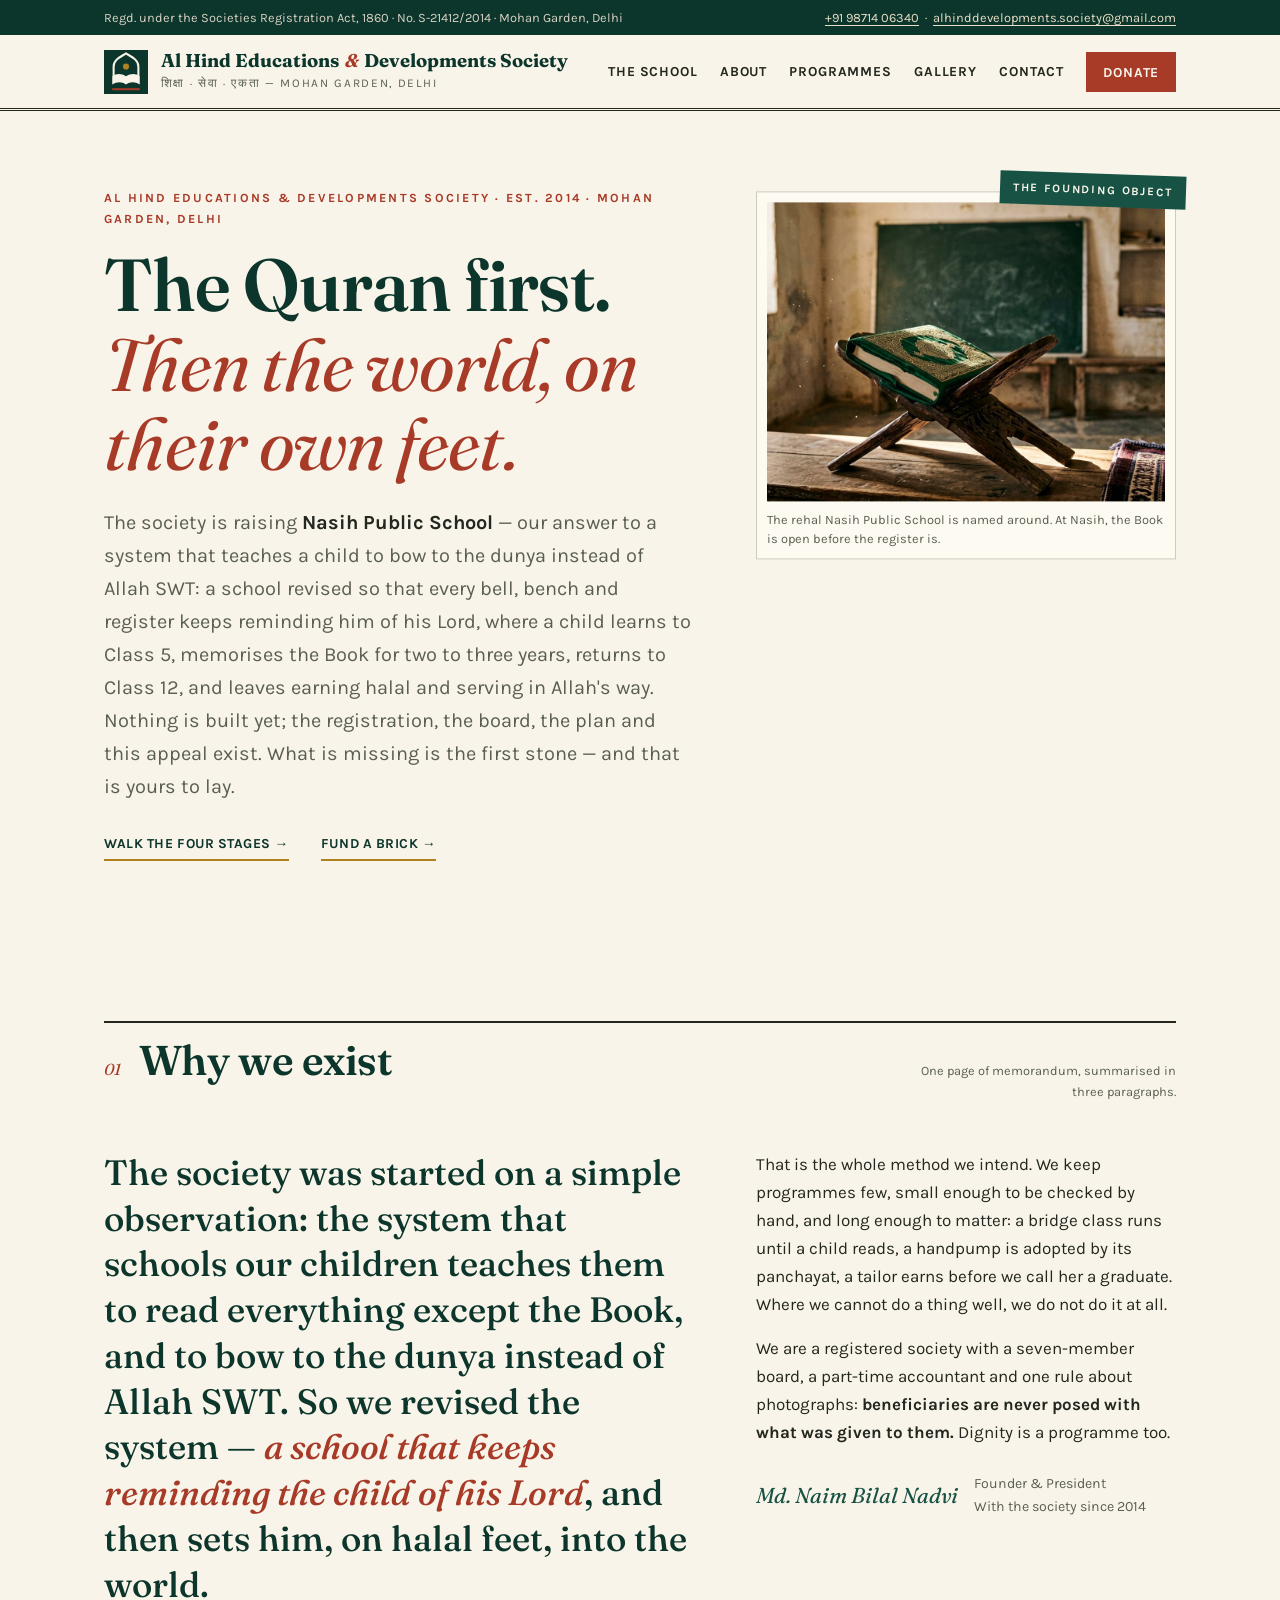
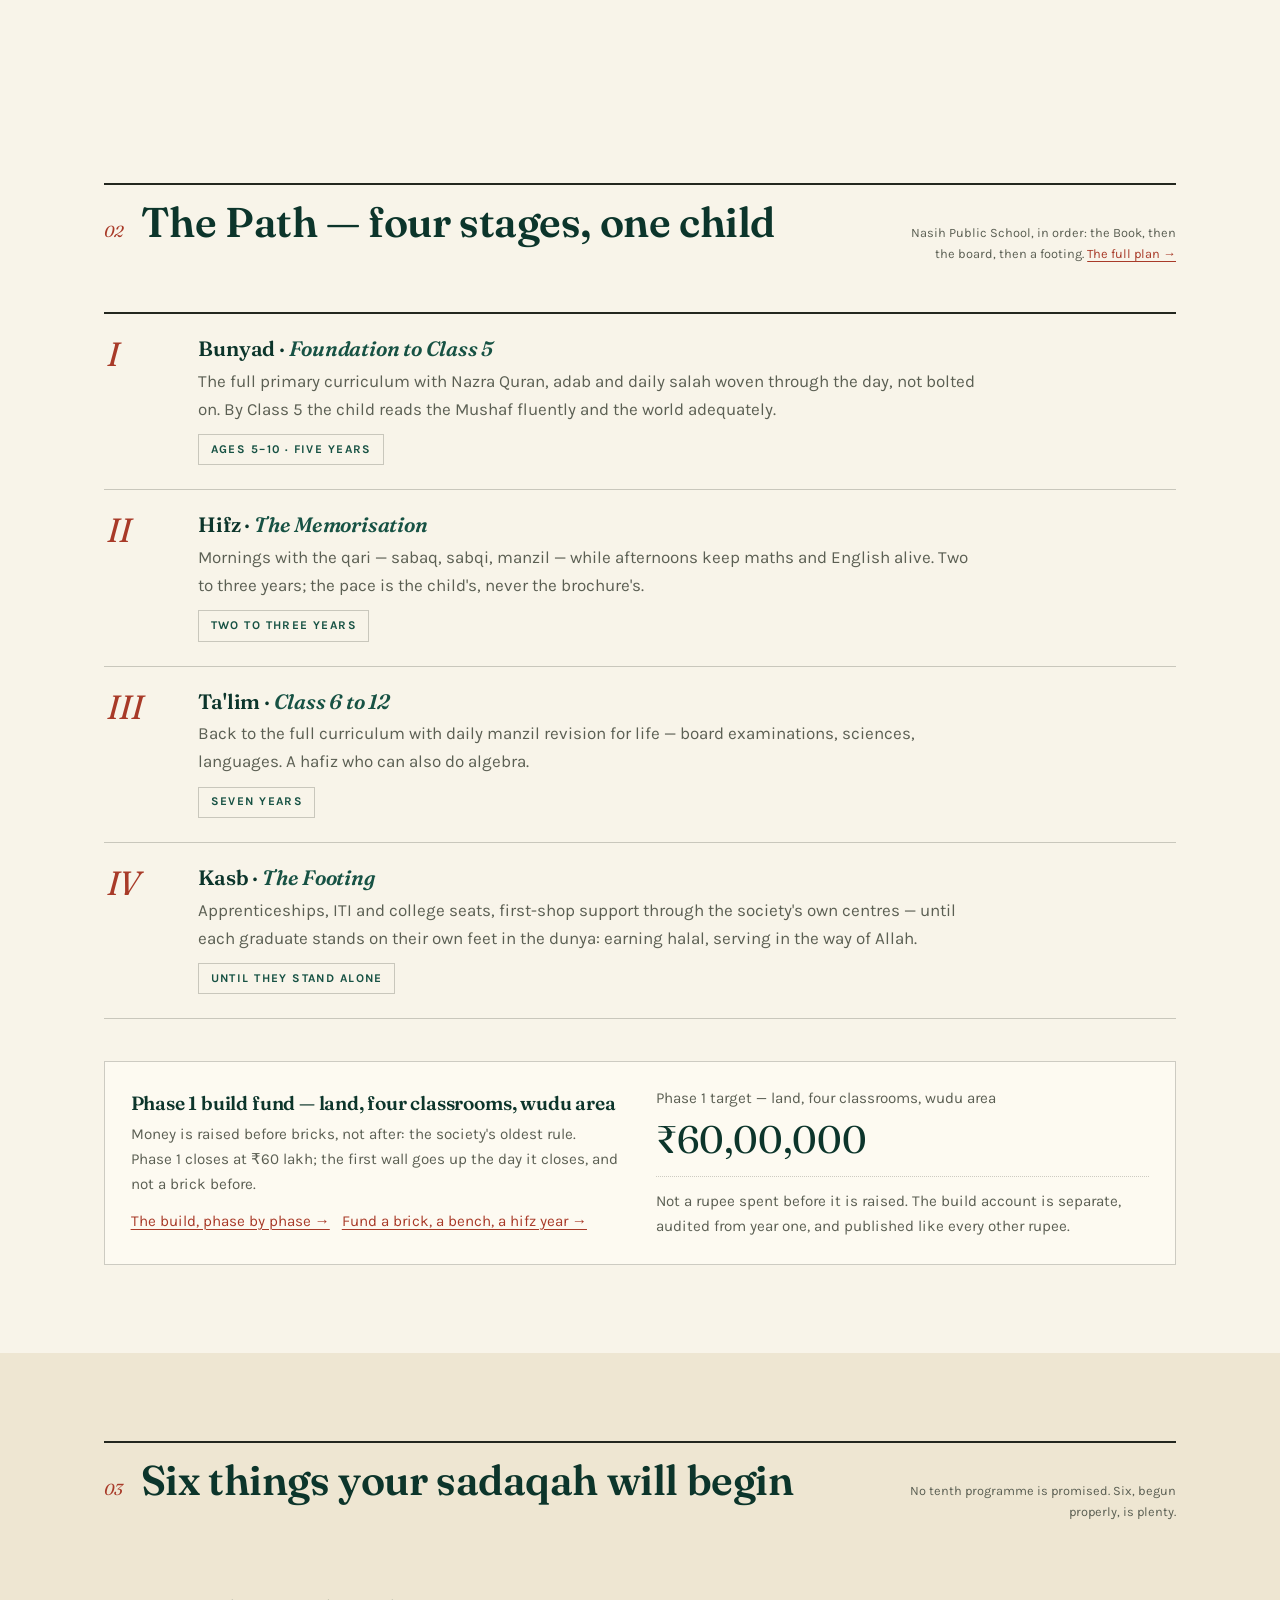
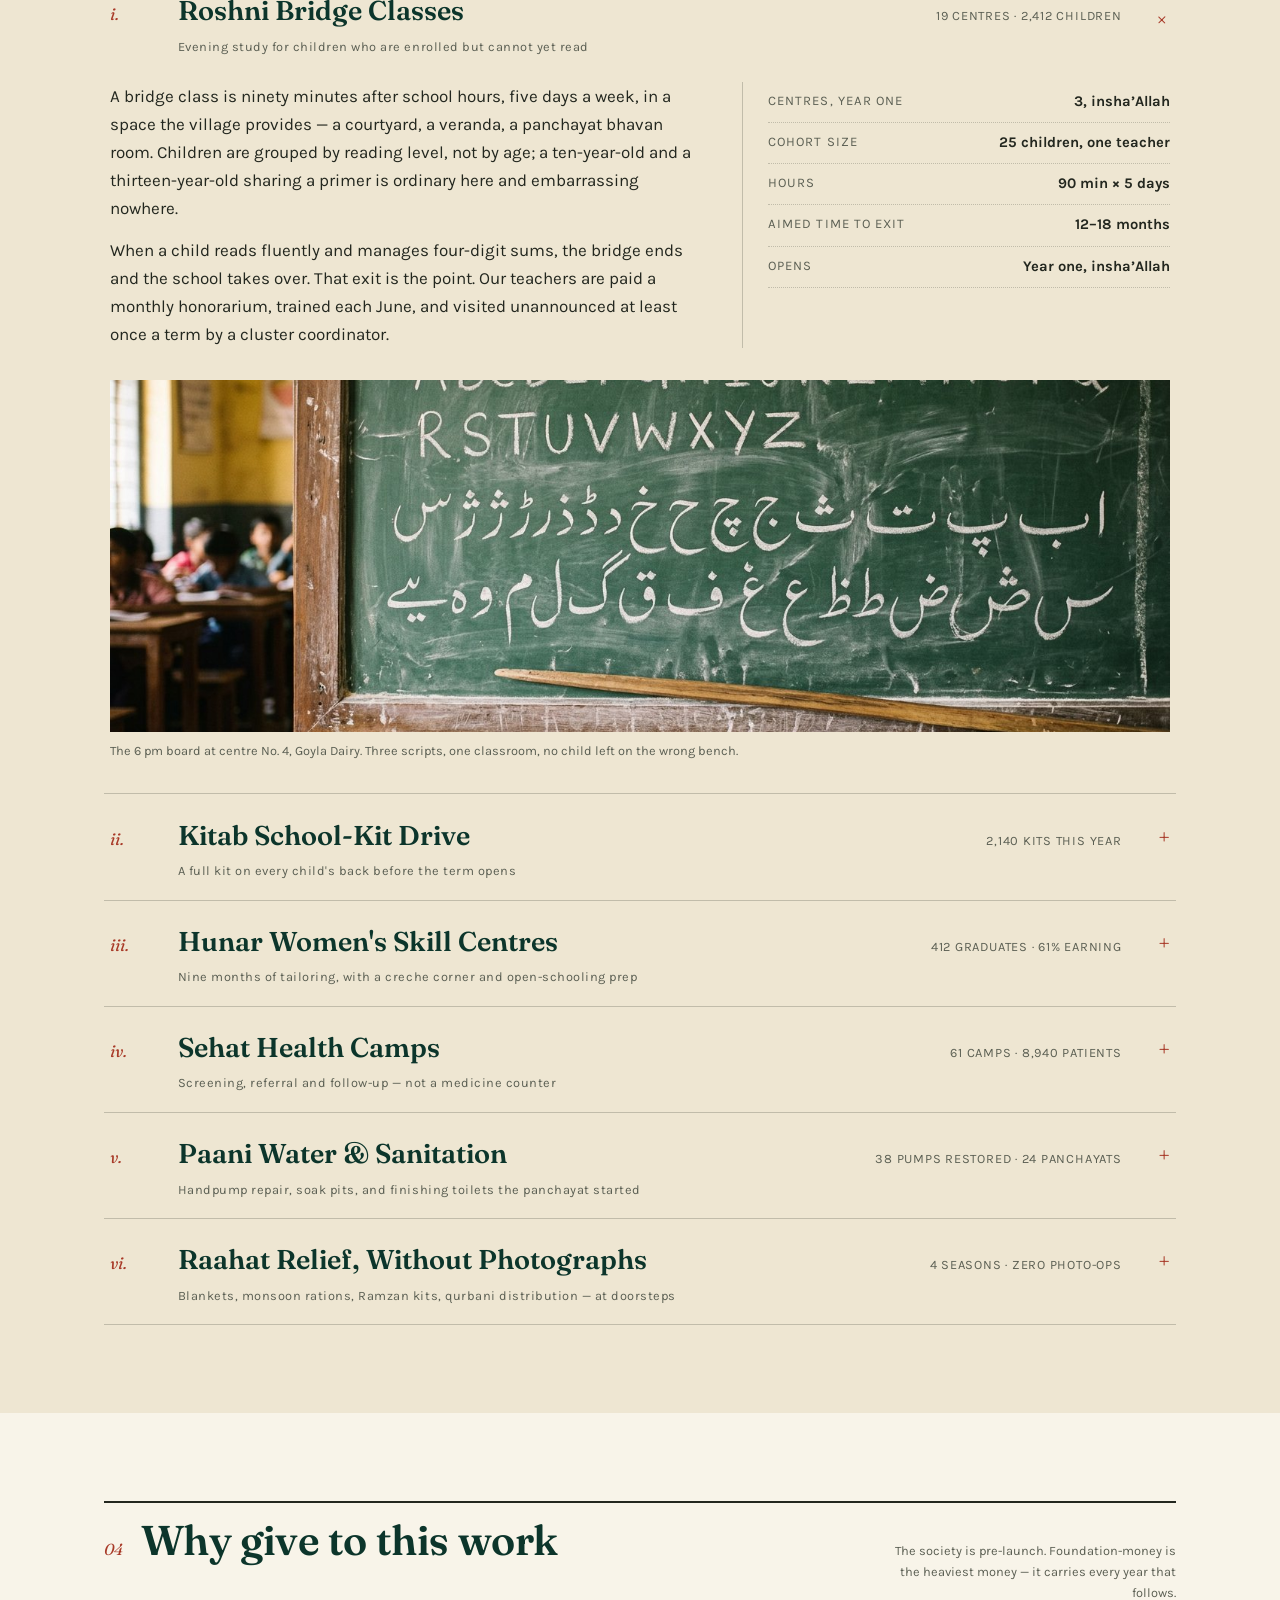
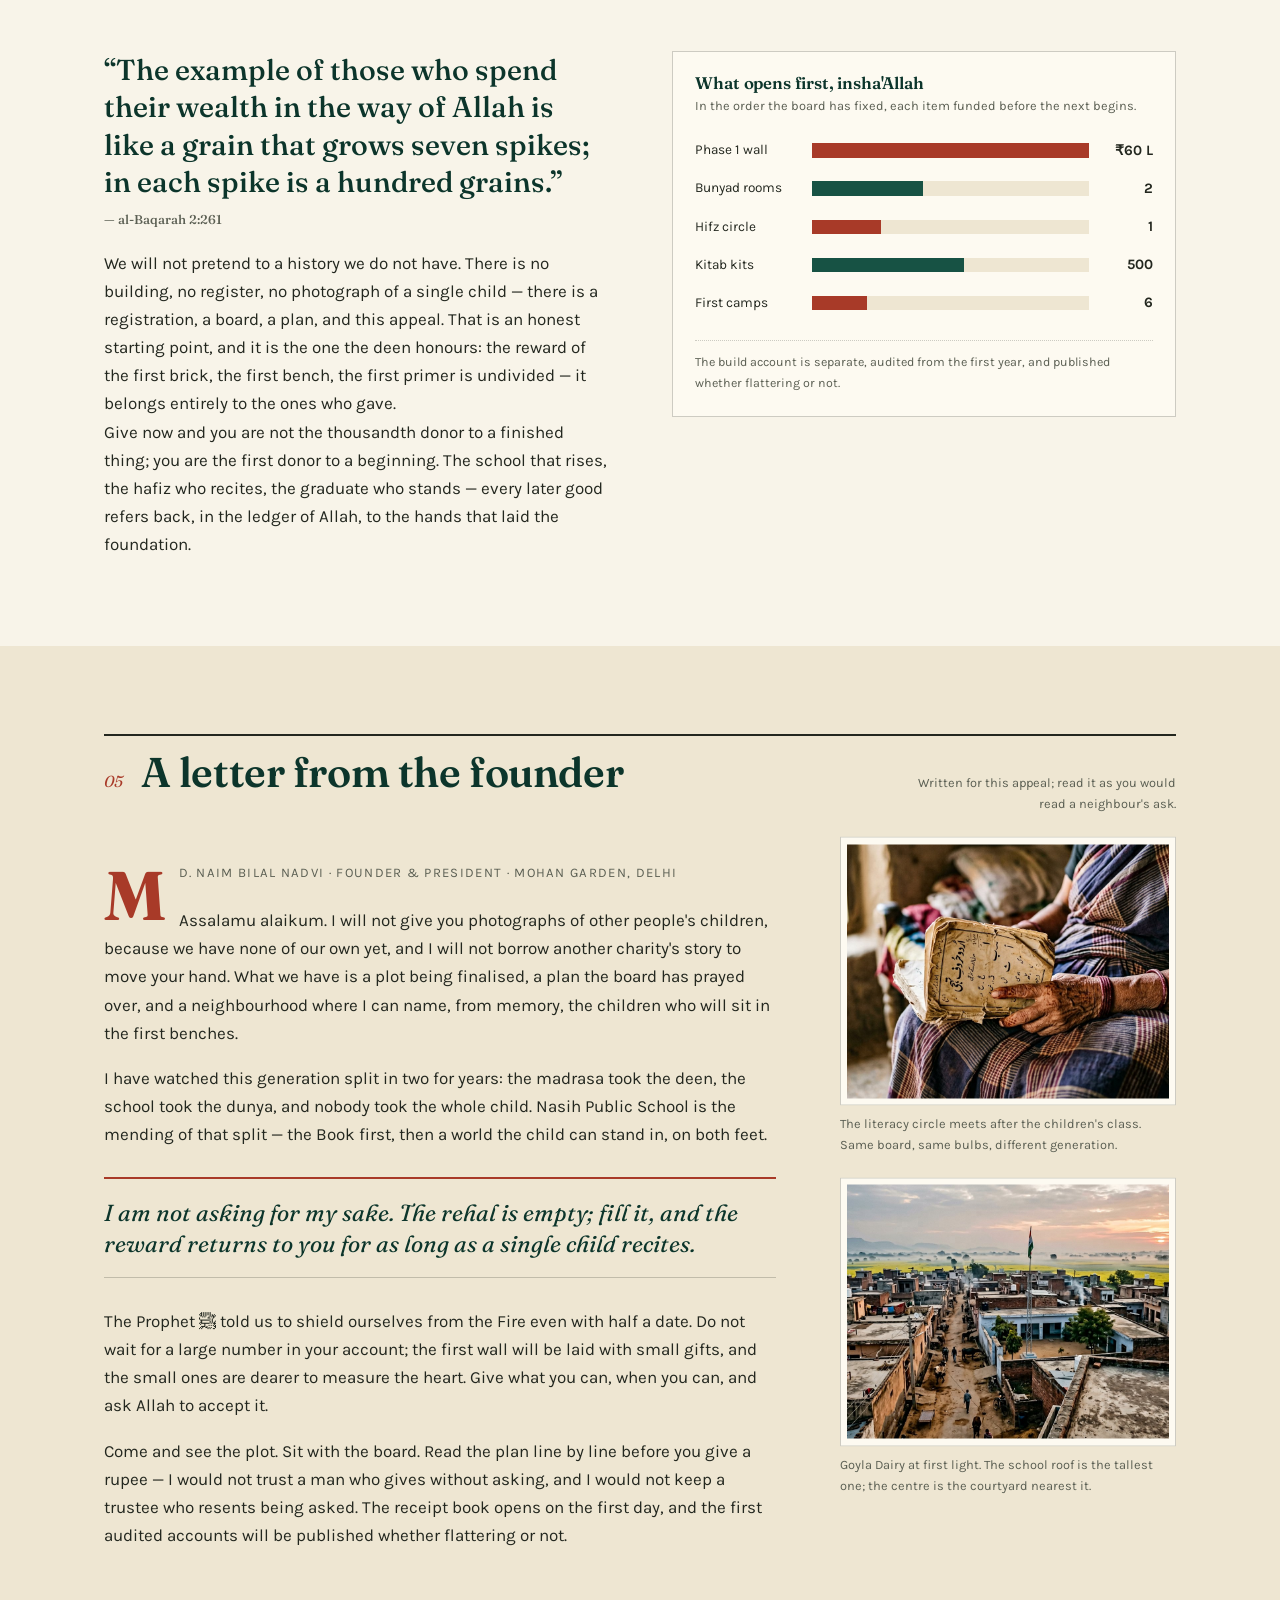
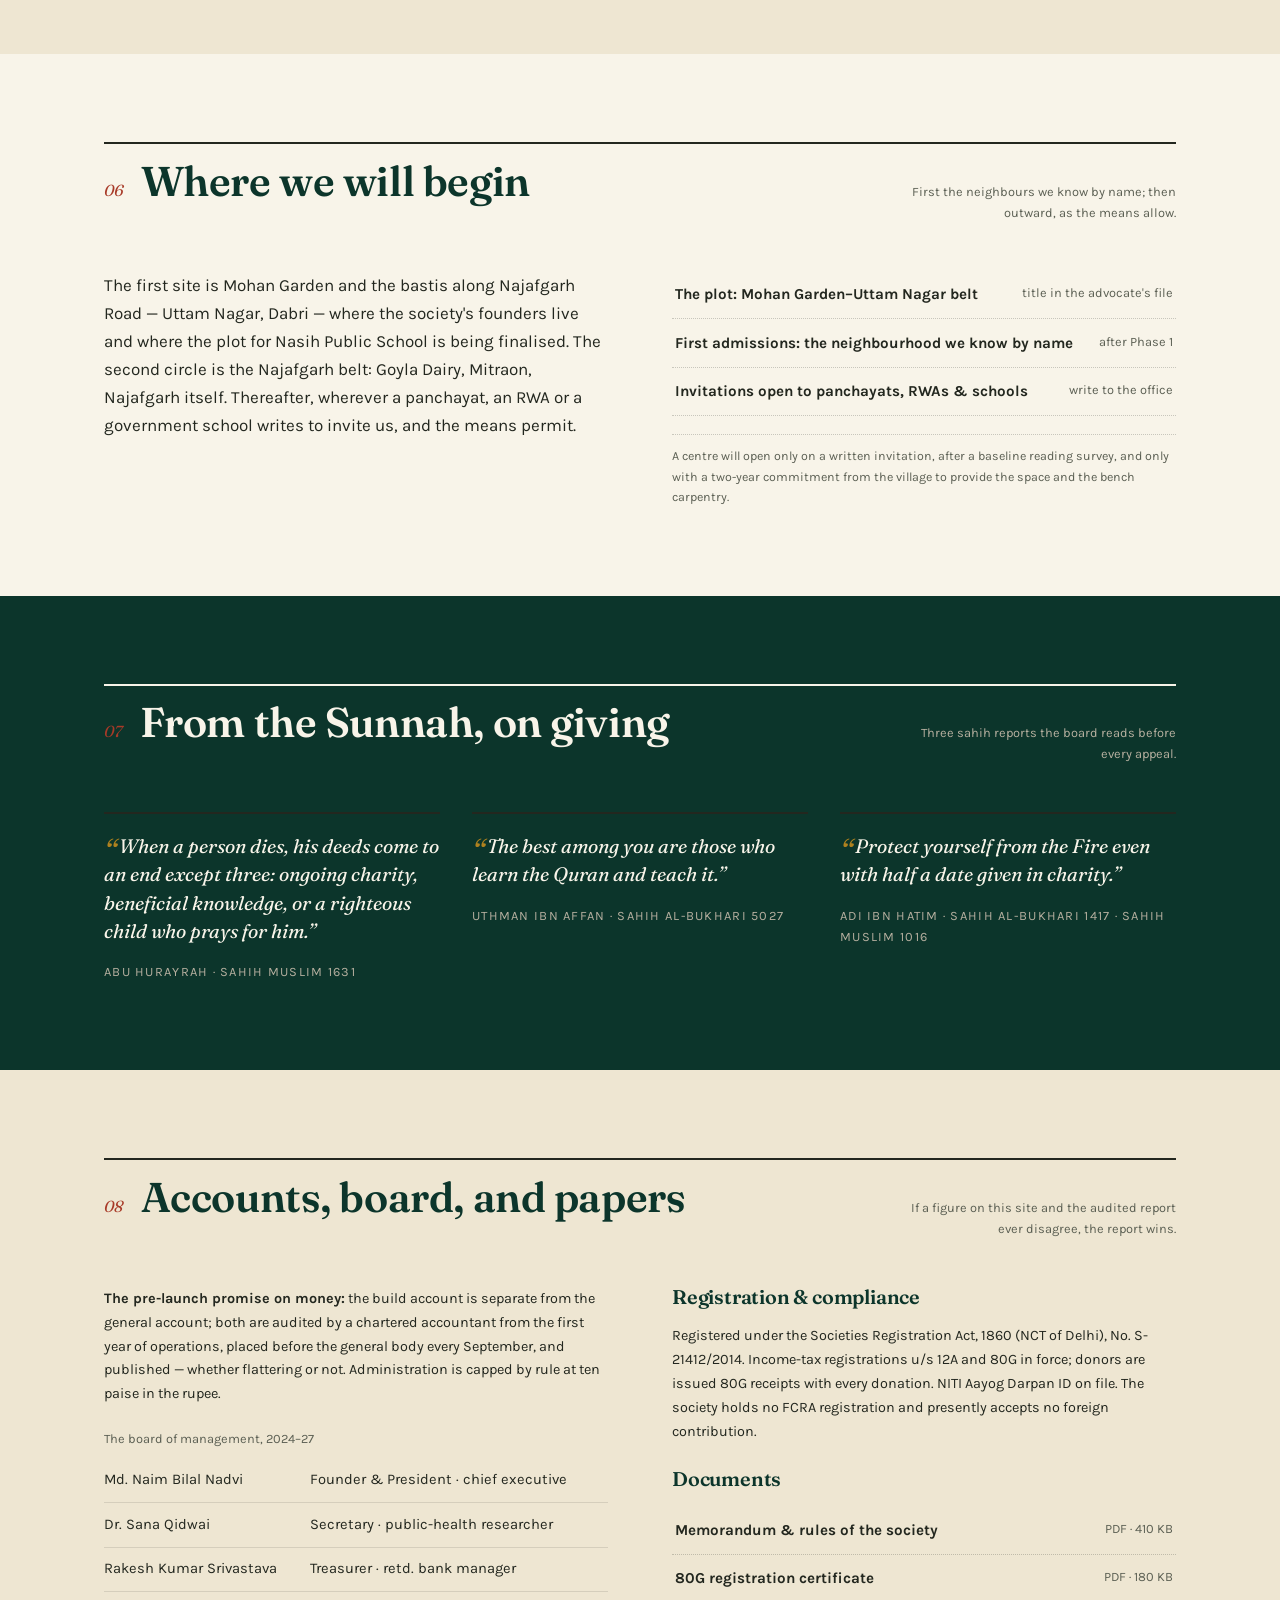
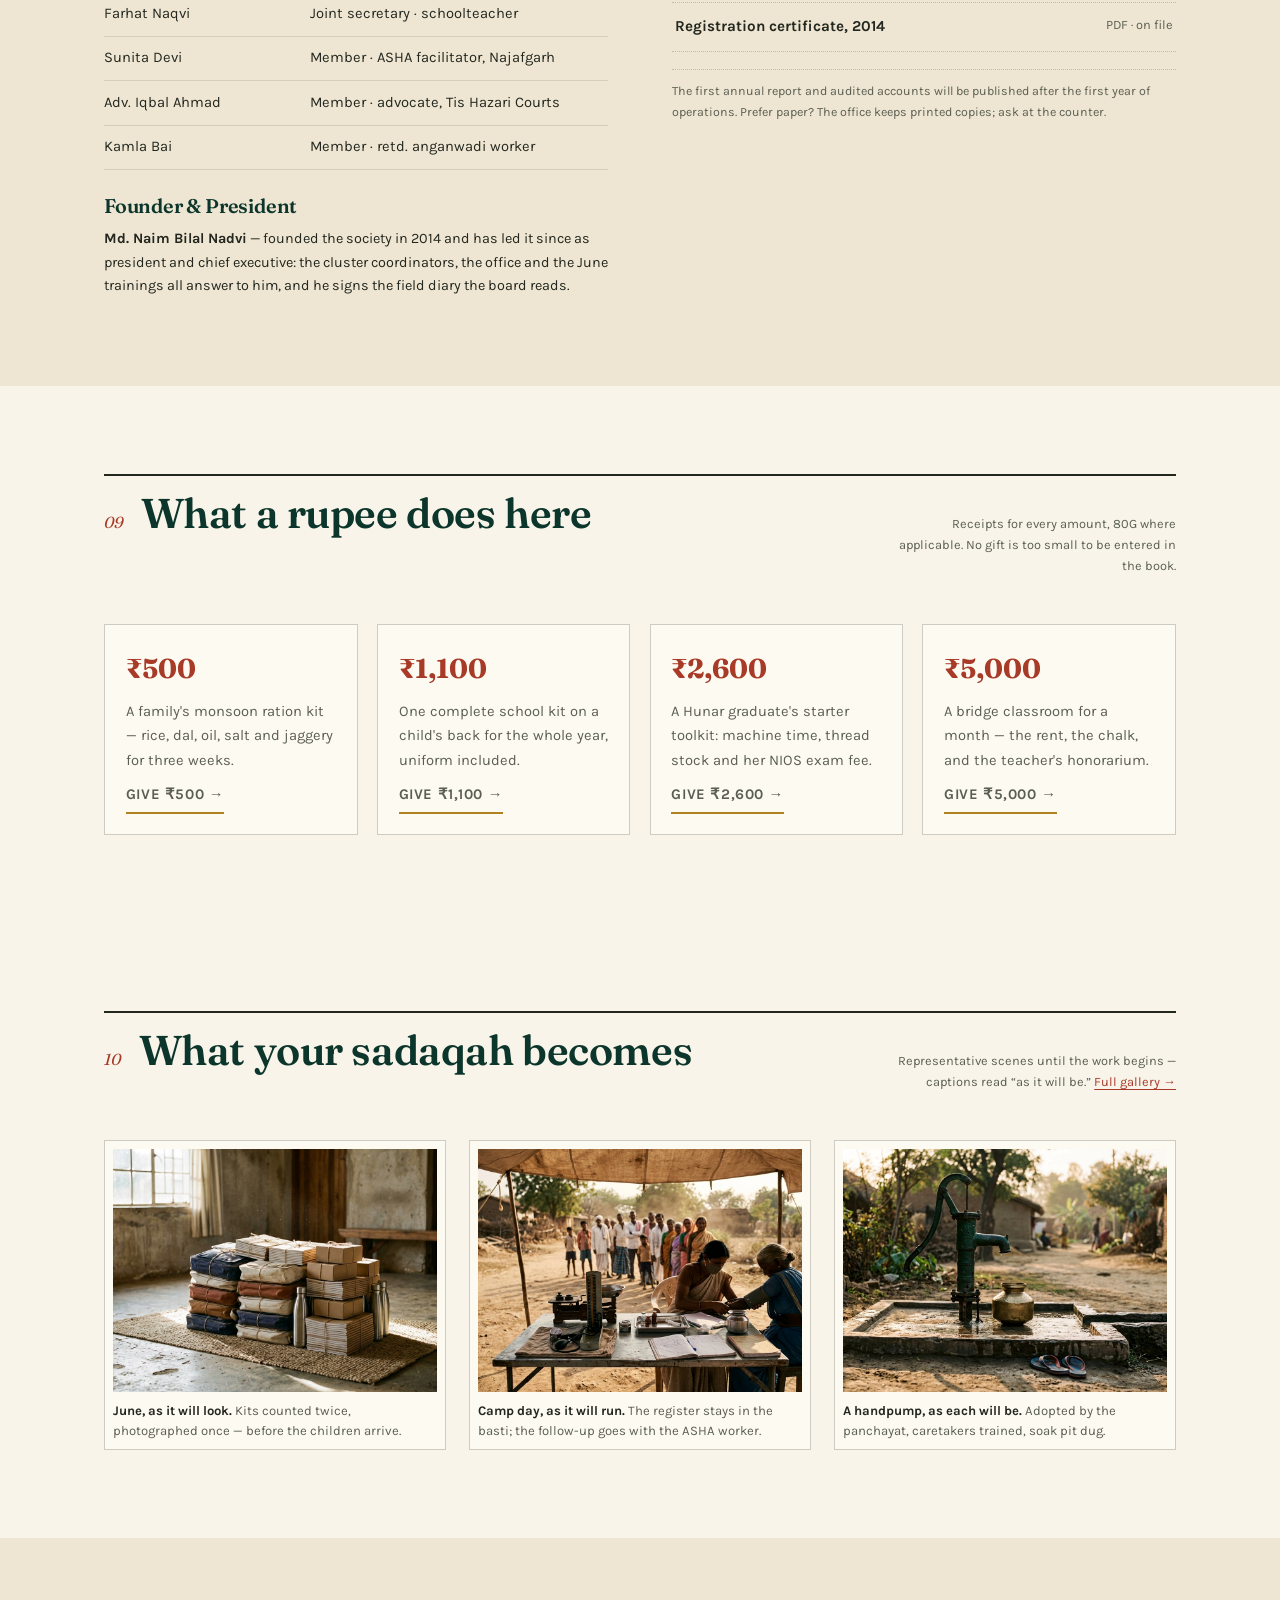
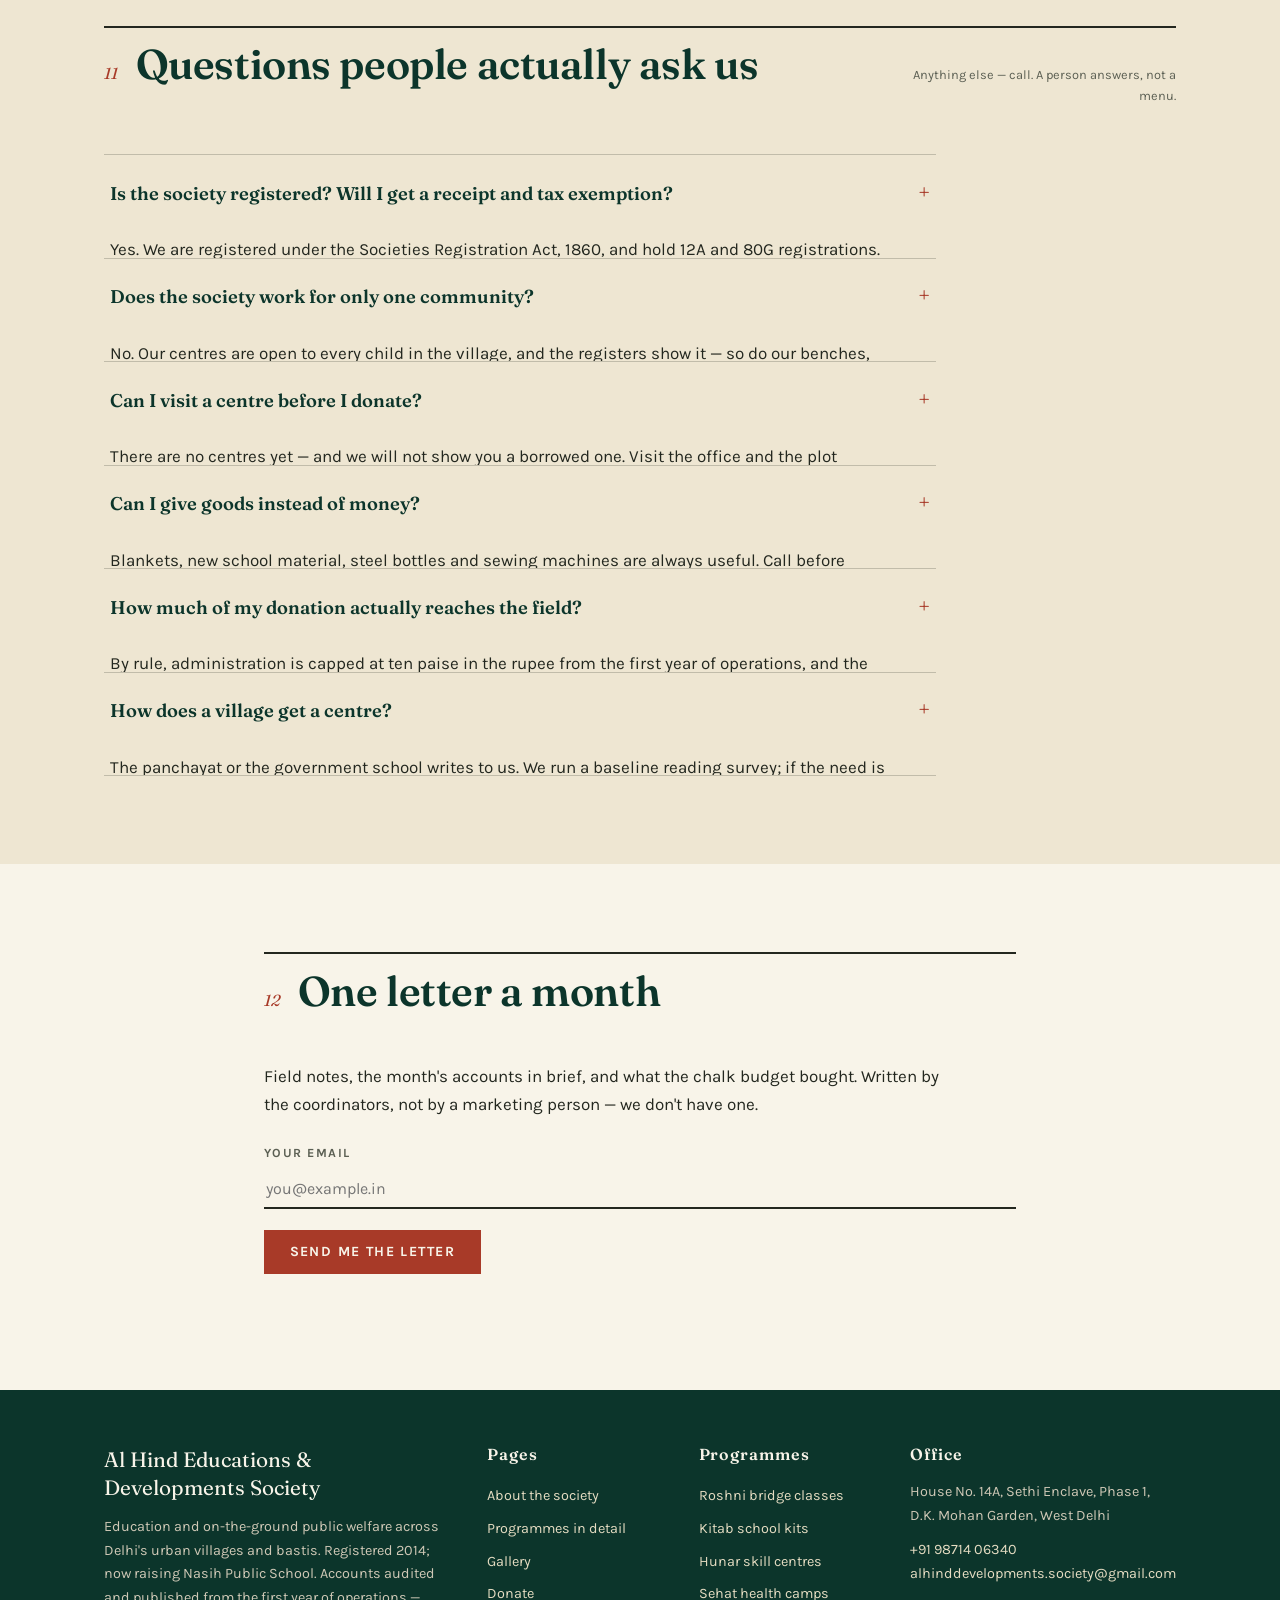
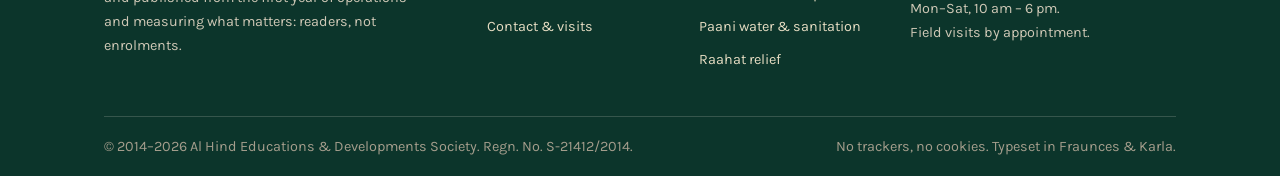
==== index.html @ f6c043e2 "State the school's purpose: keep the child's iman, bow to Allah not dunya Idea section rewritten aro" ====
<!DOCTYPE html>
<html lang="en">
<head>
<meta charset="utf-8">
<meta name="viewport" content="width=device-width, initial-scale=1">
<title>Al Hind Educations &amp; Developments Society — Education and public welfare, Mohan Garden, Delhi</title>
<meta name="description" content="Al Hind Educations & Developments Society is a Mohan Garden, Delhi-based welfare society running bridge classrooms, school-kit drives, women's skill centres, health camps and relief work across Delhi's urban villages and bastis since 2014.">
<link rel="icon" type="image/svg+xml" href="assets/favicon.svg">
<link rel="preconnect" href="https://fonts.googleapis.com">
<link rel="preconnect" href="https://fonts.gstatic.com" crossorigin>
<link href="https://fonts.googleapis.com/css2?family=Fraunces:ital,opsz,wght@0,9..144,400..700;1,9..144,400..700&family=Karla:ital,wght@0,400..700;1,400..700&display=swap" rel="stylesheet">
<link rel="stylesheet" href="assets/css/style.css">
</head>
<body data-rail>
<a class="skip" href="#main">Skip to content</a>
<div class="progress" aria-hidden="true"><span id="progress"></span></div>

<!-- REPLACE before publishing: registration number, UPI ID and bank details are still placeholders. -->

<div class="topbar">
  <div class="wrap topbar-in">
    <p>Regd. under the Societies Registration Act, 1860 · No. S-21412/2014 · Mohan Garden, Delhi</p>
    <p><a href="tel:+919871406340">+91 98714 06340</a> &nbsp;·&nbsp; <a href="mailto:alhinddevelopments.society@gmail.com">alhinddevelopments.society@gmail.com</a></p>
  </div>
</div>

<header class="masthead">
  <div class="wrap mast-in">
    <a class="brand" href="index.html">
      <svg class="mark" viewBox="0 0 64 64" aria-hidden="true"><rect width="64" height="64" fill="#0c352b"/><path d="M14 38V24C14 14 24 10 32 5C40 10 50 14 50 24V38" fill="none" stroke="#f8f4e9" stroke-width="3"/><circle cx="32" cy="24" r="4.5" fill="#b0821f"/><path d="M12 50c7-4 14-4 20 0V38c-7-4-14-4-20 0z" fill="#f8f4e9"/><path d="M52 50c-7-4-14-4-20 0V38c7-4 14-4 20 0z" fill="#f8f4e9"/><path d="M12 57h40" stroke="#a83a28" stroke-width="3"/></svg>
      <span>
        <span class="brand-name">Al Hind Educations <em>&amp;</em> Developments Society</span>
        <span class="brand-sub">शिक्षा · सेवा · एकता — Mohan Garden, Delhi</span>
      </span>
    </a>
    <button class="nav-toggle" aria-expanded="false" aria-controls="site-nav">Menu</button>
    <nav class="nav" id="site-nav" aria-label="Main">
      <a href="school.html">The School</a>
      <a href="about.html">About</a>
      <a href="programs.html">Programmes</a>
      <a href="gallery.html">Gallery</a>
      <a href="contact.html">Contact</a>
      <a class="donate" href="donate.html">Donate</a>
    </nav>
  </div>
</header>

<main id="main">

  <!-- ================= HERO ================= -->
  <section class="hero">
    <div class="wrap">
      <div class="hero-grid">
        <div>
          <p class="kicker">Al Hind Educations &amp; Developments Society · est. 2014 · Mohan Garden, Delhi</p>
          <h1>The Quran first. <span class="thin">Then the world, on their own feet.</span></h1>
          <p class="lede">The society is raising <strong>Nasih Public School</strong> — our answer to a system that teaches a child to bow to the dunya instead of Allah SWT: a school revised so that every bell, bench and register keeps reminding him of his Lord, where a child learns to Class&nbsp;5, memorises the Book for two to three years, returns to Class&nbsp;12, and leaves earning halal and serving in Allah's way. Nothing is built yet; the registration, the board, the plan and this appeal exist. What is missing is the first stone — and that is yours to lay.</p>
          <div class="hero-cta">
            <a class="arrow-link" href="school.html">Walk the four stages</a>
            <a class="arrow-link" href="donate.html#school">Fund a brick</a>
          </div>
        </div>
        <div class="hero-fig rv">
          <span class="stamp">The founding object</span>
          <figure>
            <img src="assets/img/rehal-quran.jpg" alt="A closed Quran in a green cloth cover resting on a carved wooden rehal before a blank chalkboard.">
            <figcaption>The rehal Nasih Public School is named around. At Nasih, the Book is open before the register is.</figcaption>
          </figure>
        </div>
      </div>

    </div>
  </section>

  <!-- ================= 01 MISSION ================= -->
  <section id="mission">
    <div class="wrap">
      <div class="sec-head"><span class="sec-no">01</span><h2>Why we exist</h2><span class="sec-note">One page of memorandum, summarised in three paragraphs.</span></div>
      <div class="mission-grid">
          <p class="mission-statement rv">The society was started on a simple observation: the system that schools our children teaches them to read everything except the Book, and to bow to the dunya instead of Allah SWT. So we revised the system — <em>a school that keeps reminding the child of his Lord</em>, and then sets him, on halal feet, into the world.</p>
        <div class="mission-body rv">
          <p>That is the whole method we intend. We keep programmes few, small enough to be checked by hand, and long enough to matter: a bridge class runs until a child reads, a handpump is adopted by its panchayat, a tailor earns before we call her a graduate. Where we cannot do a thing well, we do not do it at all.</p>
          <p>We are a registered society with a seven-member board, a part-time accountant and one rule about photographs: <strong>beneficiaries are never posed with what was given to them.</strong> Dignity is a programme too.</p>
          <div class="signoff">
            <span class="sig">Md. Naim Bilal Nadvi</span>
            <small>Founder &amp; President<br>With the society since 2014</small>
          </div>
        </div>
      </div>
    </div>
  </section>

  <!-- ================= 02 THE PATH ================= -->
  <section id="path">
    <div class="wrap">
      <div class="sec-head"><span class="sec-no">02</span><h2>The Path — four stages, one child</h2><span class="sec-note">Nasih Public School, in order: the Book, then the board, then a footing. <a href="school.html">The full plan →</a></span></div>
      <ol class="path rv">
        <li><span class="path-no">I</span><div>
          <h3>Bunyad · <em>Foundation to Class 5</em></h3>
          <p>The full primary curriculum with Nazra Quran, adab and daily salah woven through the day, not bolted on. By Class&nbsp;5 the child reads the Mushaf fluently and the world adequately.</p>
          <span class="path-len">Ages 5–10 · five years</span>
        </div></li>
        <li><span class="path-no">II</span><div>
          <h3>Hifz · <em>The Memorisation</em></h3>
          <p>Mornings with the qari — sabaq, sabqi, manzil — while afternoons keep maths and English alive. Two to three years; the pace is the child's, never the brochure's.</p>
          <span class="path-len">Two to three years</span>
        </div></li>
        <li><span class="path-no">III</span><div>
          <h3>Ta'lim · <em>Class 6 to 12</em></h3>
          <p>Back to the full curriculum with daily manzil revision for life — board examinations, sciences, languages. A hafiz who can also do algebra.</p>
          <span class="path-len">Seven years</span>
        </div></li>
        <li><span class="path-no">IV</span><div>
          <h3>Kasb · <em>The Footing</em></h3>
          <p>Apprenticeships, ITI and college seats, first-shop support through the society's own centres — until each graduate stands on their own feet in the dunya: earning halal, serving in the way of Allah.</p>
          <span class="path-len">Until they stand alone</span>
        </div></li>
      </ol>
      <div class="buildfund rv">
        <div>
          <h3>Phase&nbsp;1 build fund — land, four classrooms, wudu area</h3>
          <p>Money is raised before bricks, not after: the society's oldest rule. Phase&nbsp;1 closes at ₹60&nbsp;lakh; the first wall goes up the day it closes, and not a brick before.</p>
          <p class="fine" style="margin-top:.8rem"><a href="school.html#build">The build, phase by phase →</a> &nbsp; <a href="donate.html#school">Fund a brick, a bench, a hifz year →</a></p>
        </div>
        <div>
          <p class="fine" style="margin-bottom:.6rem">Phase 1 target — land, four classrooms, wudu area</p>
          <p style="font-family:var(--serif); font-size:2.4rem; color:var(--indigo-deep); line-height:1">₹60,00,000</p>
          <p class="footnote">Not a rupee spent before it is raised. The build account is separate, audited from year one, and published like every other rupee.</p>
        </div>
      </div>
    </div>
  </section>

  <!-- ================= 03 PROGRAMMES ================= -->
  <section id="programmes" class="tinted">
    <div class="wrap">
      <div class="sec-head"><span class="sec-no">03</span><h2>Six things your sadaqah will begin</h2><span class="sec-note">No tenth programme is promised. Six, begun properly, is plenty.</span></div>

      <div class="acc prog open">
        <button class="prog-btn acc-btn" aria-expanded="true">
          <span class="prog-no">i.</span>
          <span class="prog-name">Roshni Bridge Classes<small>Evening study for children who are enrolled but cannot yet read</small></span>
          <span class="prog-meta">19 centres · 2,412 children</span>
          <span class="prog-x" aria-hidden="true">+</span>
        </button>
        <div class="prog-panel"><div>
          <div class="prog-body">
            <div>
              <p>A bridge class is ninety minutes after school hours, five days a week, in a space the village provides — a courtyard, a veranda, a panchayat bhavan room. Children are grouped by reading level, not by age; a ten-year-old and a thirteen-year-old sharing a primer is ordinary here and embarrassing nowhere.</p>
              <p>When a child reads fluently and manages four-digit sums, the bridge ends and the school takes over. That exit is the point. Our teachers are paid a monthly honorarium, trained each June, and visited unannounced at least once a term by a cluster coordinator.</p>
            </div>
            <div class="prog-facts">
              <dl>
                <div><dt>Centres, year one</dt><dd>3, insha&#8217;Allah</dd></div>
                <div><dt>Cohort size</dt><dd>25 children, one teacher</dd></div>
                <div><dt>Hours</dt><dd>90 min × 5 days</dd></div>
                <div><dt>Aimed time to exit</dt><dd>12–18 months</dd></div>
                <div><dt>Opens</dt><dd>Year one, insha&#8217;Allah</dd></div>
              </dl>
            </div>
            <figure class="prog-fig">
              <img src="assets/img/bridge-class-board.jpg" alt="A chalkboard lettered in Devanagari, English and Urdu with a wooden pointer on the ledge.">
              <figcaption>The 6&nbsp;pm board at centre No.&nbsp;4, Goyla Dairy. Three scripts, one classroom, no child left on the wrong bench.</figcaption>
            </figure>
          </div>
        </div></div>
      </div>

      <div class="acc prog">
        <button class="prog-btn acc-btn" aria-expanded="false">
          <span class="prog-no">ii.</span>
          <span class="prog-name">Kitab School-Kit Drive<small>A full kit on every child's back before the term opens</small></span>
          <span class="prog-meta">2,140 kits this year</span>
          <span class="prog-x" aria-hidden="true">+</span>
        </button>
        <div class="prog-panel"><div>
          <div class="prog-body">
            <div>
              <p>Every June, before terms begin, we hand out complete kits: canvas bag, three notebooks, slate and pencils, a geometry box, a steel bottle, and two sets of uniform stitched at our own Hunar centres — so one programme's output is another programme's input.</p>
              <p>Distribution happens at the school gate in ordinary school hours. There is no dais, no garlanding, and no photograph of a child holding up what was given to them. The kit list and the school's enrolment register are reconciled line by line.</p>
            </div>
            <div class="prog-facts">
              <dl>
                <div><dt>First drive target</dt><dd>500 kits</dd></div>
                <div><dt>Method</dt><dd>Before term opens</dd></div>
                <div><dt>Cost per kit</dt><dd>₹1,080</dd></div>
                <div><dt>Uniforms</dt><dd>Stitched in-house</dd></div>
              </dl>
            </div>
            <figure class="prog-fig">
              <img src="assets/img/kitab-school-kits.jpg" alt="Canvas school bags, exercise books and steel bottles stacked on a jute mat in a storeroom.">
              <figcaption>The Mohan Garden godown on the morning of the June drive. Every kit is checked against the list twice.</figcaption>
            </figure>
          </div>
        </div></div>
      </div>

      <div class="acc prog">
        <button class="prog-btn acc-btn" aria-expanded="false">
          <span class="prog-no">iii.</span>
          <span class="prog-name">Hunar Women's Skill Centres<small>Nine months of tailoring, with a creche corner and open-schooling prep</small></span>
          <span class="prog-meta">412 graduates · 61% earning</span>
          <span class="prog-x" aria-hidden="true">+</span>
        </button>
        <div class="prog-panel"><div>
          <div class="prog-body">
            <div>
              <p>Six treadle machines per centre, three hours a day, nine months. A corner of every room is kept for small children, because a creche is the difference between a course and a promise. Graduates get machine time, a starter toolkit and — if they want it — preparation for the NIOS Class&nbsp;8 or Class&nbsp;10 open examinations.</p>
              <p>We count a graduate as <em>placed</em> only when she reports income from her own stitching for three consecutive months. Last year 61% did. The rest know a trade and a creche that worked; we count that honestly too.</p>
            </div>
            <div class="prog-facts">
              <dl>
                <div><dt>Centres, year one</dt><dd>1</dd></div>
                <div><dt>Course</dt><dd>9 months, 3 hr/day</dd></div>
                <div><dt>First batch</dt><dd>20 women</dd></div>
                <div><dt>Our goal</dt><dd>6 in 10 earning</dd></div>
              </dl>
            </div>
            <figure class="prog-fig">
              <img src="assets/img/hunar-sewing-hall.jpg" alt="A training hall with rows of treadle sewing machines and two women working at them, seen from behind.">
              <figcaption>Third-hour at the Mohan Garden centre. The fabric on the shelf was bought at Sadar Bazaar wholesale and cut to pattern by the second batch.</figcaption>
            </figure>
          </div>
        </div></div>
      </div>

      <div class="acc prog">
        <button class="prog-btn acc-btn" aria-expanded="false">
          <span class="prog-no">iv.</span>
          <span class="prog-name">Sehat Health Camps<small>Screening, referral and follow-up — not a medicine counter</small></span>
          <span class="prog-meta">61 camps · 8,940 patients</span>
          <span class="prog-x" aria-hidden="true">+</span>
        </button>
        <div class="prog-panel"><div>
          <div class="prog-body">
            <div>
              <p>A one-day camp with volunteer doctors: blood pressure, blood sugar, haemoglobin, weight, and eyes. What we can fix, we fix; what needs the community health centre, we write a referral slip for and follow up through the ASHA worker's register. Spectacles prescribed at camp are delivered at the next visit, fitted, free.</p>
              <p>We do not run a pharmacy and we do not take prescriptions from anyone who was not at the camp. Seventy-one percent of our referrals last year were followed through to a government facility; the register says so.</p>
            </div>
            <div class="prog-facts">
              <dl>
                <div><dt>Camps, year one</dt><dd>6</dd></div>
                <div><dt>Per camp</dt><dd>≈150 patients</dd></div>
                <div><dt>Spectacles</dt><dd>Prescribed, fitted, free</dd></div>
                <div><dt>Rule</dt><dd>Every slip followed</dd></div>
              </dl>
            </div>
            <figure class="prog-fig">
              <img src="assets/img/sehat-health-camp.jpg" alt="A folding table with a blood-pressure cuff, weighing scale and registers under a canvas canopy; a short queue beyond.">
              <figcaption>Camp day at Bhalswa, North West Delhi. The queue moves because the register is kept in the basti, not in our office.</figcaption>
            </figure>
          </div>
        </div></div>
      </div>

      <div class="acc prog">
        <button class="prog-btn acc-btn" aria-expanded="false">
          <span class="prog-no">v.</span>
          <span class="prog-name">Paani Water &amp; Sanitation<small>Handpump repair, soak pits, and finishing toilets the panchayat started</small></span>
          <span class="prog-meta">38 pumps restored · 24 panchayats</span>
          <span class="prog-x" aria-hidden="true">+</span>
        </button>
        <div class="prog-panel"><div>
          <div class="prog-body">
            <div>
              <p>A broken handpump is a two-kilometre walk for somebody's daughter, so repairs come first: we stock rods, seals and chains, and train two caretakers per pump. Every repaired pump gets a soak pit so the water doesn't pool and breed mosquitoes, and the panchayat formally adopts it.</p>
              <p>Where toilets were started and abandoned, we supply the missing door, pan or ring beam — the last fifteen percent — and the panchayat supplies the mason. 117 toilets finished this way cost a fraction of new builds and, being already half-owned by the village, actually get used.</p>
            </div>
            <div class="prog-facts">
              <dl>
                <div><dt>Pumps, year one</dt><dd>10</dd></div>
                <div><dt>With each pump</dt><dd>One soak pit</dd></div>
                <div><dt>Method</dt><dd>The last 15%</dd></div>
                <div><dt>Partners sought</dt><dd>Every panchayat that invites</dd></div>
              </dl>
            </div>
            <figure class="prog-fig">
              <img src="assets/img/paani-handpump.jpg" alt="A freshly painted green handpump on a concrete platform with a brass pot and a pair of small chappals.">
              <figcaption>Handpump No.&nbsp;7, Goyla Dairy, back in service 27 July. The chappals in the frame are the real inspection report.</figcaption>
            </figure>
          </div>
        </div></div>
      </div>

      <div class="acc prog">
        <button class="prog-btn acc-btn" aria-expanded="false">
          <span class="prog-no">vi.</span>
          <span class="prog-name">Raahat Relief, Without Photographs<small>Blankets, monsoon rations, Ramzan kits, qurbani distribution — at doorsteps</small></span>
          <span class="prog-meta">4 seasons · zero photo-ops</span>
          <span class="prog-x" aria-hidden="true">+</span>
        </button>
        <div class="prog-panel"><div>
          <div class="prog-body">
            <div>
              <p>Blankets in December and January, ration kits when the monsoon closes roads, dates and rations through Ramzan, qurbani meat on Eid al-Adha. Lists are drawn with the panchayat and the anganwadi worker, and distribution is door-to-door. A family's hardship is not a backdrop.</p>
              <p>This is the only programme we run that we refuse to photograph. Donors who want proof of delivery get the signed list and the panchayat's seal; they do not get faces.</p>
            </div>
            <div class="prog-facts">
              <dl>
                <div><dt>First winter target</dt><dd>500</dd></div>
                <div><dt>Monsoon kits</dt><dd>As the rains demand</dd></div>
                <div><dt>Method</dt><dd>Door-to-door</dd></div>
                <div><dt>Photographs of recipients</dt><dd>None, ever</dd></div>
              </dl>
            </div>
            <figure class="prog-fig">
              <img src="assets/img/winter-blankets.jpg" alt="Bundles of folded grey wool blankets tied with rope on a wooden table in a storeroom.">
              <figcaption>December stock, counted and tied in fifties. The list travels with the truck; the camera stays home.</figcaption>
            </figure>
          </div>
        </div></div>
      </div>

    </div>
  </section>

  <!-- ================= 03 IMPACT ================= -->
  <section id="impact">
    <div class="wrap">
      <div class="sec-head"><span class="sec-no">04</span><h2>Why give to this work</h2><span class="sec-note">The society is pre-launch. Foundation-money is the heaviest money — it carries every year that follows.</span></div>
      <div class="impact-grid">
        <div class="rv">
          <p class="mission-statement" style="font-size:clamp(1.25rem,2.4vw,1.8rem)">“The example of those who spend their wealth in the way of Allah is like a grain that grows seven spikes; in each spike is a hundred grains.” <span class="fine" style="display:block; margin-top:.6rem">— al-Baqarah 2:261</span></p>
          <p style="margin-top:1.2rem">We will not pretend to a history we do not have. There is no building, no register, no photograph of a single child — there is a registration, a board, a plan, and this appeal. That is an honest starting point, and it is the one the deen honours: the reward of the first brick, the first bench, the first primer is undivided — it belongs entirely to the ones who gave.</p>
          <p>Give now and you are not the thousandth donor to a finished thing; you are the first donor to a beginning. The school that rises, the hafiz who recites, the graduate who stands — every later good refers back, in the ledger of Allah, to the hands that laid the foundation.</p>
        </div>
        <div class="chart rv">
          <h3>What opens first, insha'Allah</h3>
          <p class="fine">In the order the board has fixed, each item funded before the next begins.</p>
          <div class="bar-row"><span>Phase 1 wall</span><div class="bar"><i style="--w:100%"></i></div><b>₹60 L</b></div>
          <div class="bar-row"><span>Bunyad rooms</span><div class="bar"><i style="--w:40%"></i></div><b>2</b></div>
          <div class="bar-row"><span>Hifz circle</span><div class="bar"><i style="--w:25%"></i></div><b>1</b></div>
          <div class="bar-row"><span>Kitab kits</span><div class="bar"><i style="--w:55%"></i></div><b>500</b></div>
          <div class="bar-row"><span>First camps</span><div class="bar"><i style="--w:20%"></i></div><b>6</b></div>
          <p class="footnote">The build account is separate, audited from the first year, and published whether flattering or not.</p>
        </div>
      </div>
    </div>
  </section>

  <!-- ================= 04 FIELD STORY ================= -->
  <section class="tinted" id="diary">
    <div class="wrap">
      <div class="sec-head"><span class="sec-no">05</span><h2>A letter from the founder</h2><span class="sec-note">Written for this appeal; read it as you would read a neighbour's ask.</span></div>
      <div class="story">
        <article class="rv">
          <p class="byline">Md. Naim Bilal Nadvi · Founder &amp; President · Mohan Garden, Delhi</p>
          <p>Assalamu alaikum. I will not give you photographs of other people's children, because we have none of our own yet, and I will not borrow another charity's story to move your hand. What we have is a plot being finalised, a plan the board has prayed over, and a neighbourhood where I can name, from memory, the children who will sit in the first benches.</p>
          <p>I have watched this generation split in two for years: the madrasa took the deen, the school took the dunya, and nobody took the whole child. Nasih Public School is the mending of that split — the Book first, then a world the child can stand in, on both feet.</p>
          <div class="pull">I am not asking for my sake. The rehal is empty; fill it, and the reward returns to you for as long as a single child recites.</div>
          <p>The Prophet ﷺ told us to shield ourselves from the Fire even with half a date. Do not wait for a large number in your account; the first wall will be laid with small gifts, and the small ones are dearer to measure the heart. Give what you can, when you can, and ask Allah to accept it.</p>
          <p>Come and see the plot. Sit with the board. Read the plan line by line before you give a rupee — I would not trust a man who gives without asking, and I would not keep a trustee who resents being asked. The receipt book opens on the first day, and the first audited accounts will be published whether flattering or not.</p>
        </article>
        <aside class="story-aside rv">
          <figure>
            <img src="assets/img/primer-hands.jpg" alt="An elderly woman's hands holding a well-used Urdu primer on her lap.">
            <figcaption>The literacy circle meets after the children's class. Same board, same bulbs, different generation.</figcaption>
          </figure>
          <figure>
            <img src="assets/img/village-dawn.jpg" alt="A north Indian village at dawn, rooftops in mist, a school building with a flagpole at the edge.">
            <figcaption>Goyla Dairy at first light. The school roof is the tallest one; the centre is the courtyard nearest it.</figcaption>
          </figure>
        </aside>
      </div>
    </div>
  </section>

  <!-- ================= 05 WHERE WE WORK ================= -->
  <section id="centres">
    <div class="wrap">
      <div class="sec-head"><span class="sec-no">06</span><h2>Where we will begin</h2><span class="sec-note">First the neighbours we know by name; then outward, as the means allow.</span></div>
      <div class="impact-grid rv">
        <p style="max-width:40em">The first site is Mohan Garden and the bastis along Najafgarh Road — Uttam Nagar, Dabri — where the society's founders live and where the plot for Nasih Public School is being finalised. The second circle is the Najafgarh belt: Goyla Dairy, Mitraon, Najafgarh itself. Thereafter, wherever a panchayat, an RWA or a government school writes to invite us, and the means permit.</p>
        <div>
          <ul class="doc-list">
            <li><a href="school.html#build">The plot: Mohan Garden–Uttam Nagar belt <span>title in the advocate's file</span></a></li>
            <li><a href="school.html#admissions">First admissions: the neighbourhood we know by name <span>after Phase 1</span></a></li>
            <li><a href="contact.html">Invitations open to panchayats, RWAs &amp; schools <span>write to the office</span></a></li>
          </ul>
          <p class="footnote">A centre will open only on a written invitation, after a baseline reading survey, and only with a two-year commitment from the village to provide the space and the bench carpentry.</p>
        </div>
      </div>
    </div>
  </section>

  <!-- ================= 06 VOICES ================= -->
  <section class="dark" id="voices">
    <div class="wrap">
      <div class="sec-head"><span class="sec-no">07</span><h2>From the Sunnah, on giving</h2><span class="sec-note">Three sahih reports the board reads before every appeal.</span></div>
      <div class="voices">
        <div class="voice rv">
          <blockquote>When a person dies, his deeds come to an end except three: ongoing charity, beneficial knowledge, or a righteous child who prays for him.”</blockquote>
          <cite>Abu Hurayrah · Sahih Muslim 1631</cite>
        </div>
        <div class="voice rv">
          <blockquote>The best among you are those who learn the Quran and teach it.”</blockquote>
          <cite>Uthman ibn Affan · Sahih al-Bukhari 5027</cite>
        </div>
        <div class="voice rv">
          <blockquote>Protect yourself from the Fire even with half a date given in charity.”</blockquote>
          <cite>Adi ibn Hatim · Sahih al-Bukhari 1417 · Sahih Muslim 1016</cite>
        </div>
      </div>
    </div>
  </section>

  <!-- ================= 07 TRANSPARENCY ================= -->
  <section id="transparency" class="tinted">
    <div class="wrap">
      <div class="sec-head"><span class="sec-no">08</span><h2>Accounts, board, and papers</h2><span class="sec-note">If a figure on this site and the audited report ever disagree, the report wins.</span></div>
      <div class="trans-grid">
        <div class="rv">
          <p class="small" style="max-width:36em; margin-bottom:1.4rem"><strong>The pre-launch promise on money:</strong> the build account is separate from the general account; both are audited by a chartered accountant from the first year of operations, placed before the general body every September, and published — whether flattering or not. Administration is capped by rule at ten paise in the rupee.</p>
          <table>
            <caption>The board of management, 2024–27</caption>
            <tbody>
              <tr><td>Md. Naim Bilal Nadvi</td><td>Founder &amp; President · chief executive</td></tr>
              <tr><td>Dr. Sana Qidwai</td><td>Secretary · public-health researcher</td></tr>
              <tr><td>Rakesh Kumar Srivastava</td><td>Treasurer · retd. bank manager</td></tr>
              <tr><td>Farhat Naqvi</td><td>Joint secretary · schoolteacher</td></tr>
              <tr><td>Sunita Devi</td><td>Member · ASHA facilitator, Najafgarh</td></tr>
              <tr><td>Adv. Iqbal Ahmad</td><td>Member · advocate, Tis Hazari Courts</td></tr>
              <tr><td>Kamla Bai</td><td>Member · retd. anganwadi worker</td></tr>
            </tbody>
          </table>
          <h3 style="margin:1.6rem 0 .6rem">Founder &amp; President</h3>
          <p class="small" style="max-width:36em"><strong>Md. Naim Bilal Nadvi</strong> — founded the society in 2014 and has led it since as president and chief executive: the cluster coordinators, the office and the June trainings all answer to him, and he signs the field diary the board reads.</p>
        </div>
        <div class="rv">
          <h3 style="margin-bottom:1rem">Registration &amp; compliance</h3>
          <p class="small" style="max-width:36em">Registered under the Societies Registration Act, 1860 (NCT of Delhi), No.&nbsp;S-21412/2014. Income-tax registrations u/s 12A and 80G in force; donors are issued 80G receipts with every donation. NITI&nbsp;Aayog Darpan ID on file. The society holds no FCRA registration and presently accepts no foreign contribution.</p>
          <h3 style="margin:1.6rem 0 1rem">Documents</h3>
          <ul class="doc-list">
            <!-- Add the actual PDFs under assets/docs/ and update these links. -->
            <li><a href="assets/docs/memorandum-of-society.pdf">Memorandum &amp; rules of the society <span>PDF · 410 KB</span></a></li>
            <li><a href="assets/docs/80g-certificate.pdf">80G registration certificate <span>PDF · 180 KB</span></a></li>
            <li><a href="assets/docs/registration-certificate.pdf">Registration certificate, 2014 <span>PDF · on file</span></a></li>
          </ul>
          <p class="footnote">The first annual report and audited accounts will be published after the first year of operations. Prefer paper? The office keeps printed copies; ask at the counter.</p>
        </div>
      </div>
    </div>
  </section>

  <!-- ================= 08 GIVE ================= -->
  <section id="give">
    <div class="wrap">
      <div class="sec-head"><span class="sec-no">09</span><h2>What a rupee does here</h2><span class="sec-note">Receipts for every amount, 80G where applicable. No gift is too small to be entered in the book.</span></div>
      <div class="give-grid">
        <a class="give-card rv" href="donate.html">
          <b>₹500</b>
          <span>A family's monsoon ration kit — rice, dal, oil, salt and jaggery for three weeks.</span>
          <span class="arrow-link">Give ₹500</span>
        </a>
        <a class="give-card rv" href="donate.html">
          <b>₹1,100</b>
          <span>One complete school kit on a child's back for the whole year, uniform included.</span>
          <span class="arrow-link">Give ₹1,100</span>
        </a>
        <a class="give-card rv" href="donate.html">
          <b>₹2,600</b>
          <span>A Hunar graduate's starter toolkit: machine time, thread stock and her NIOS exam fee.</span>
          <span class="arrow-link">Give ₹2,600</span>
        </a>
        <a class="give-card rv" href="donate.html">
          <b>₹5,000</b>
          <span>A bridge classroom for a month — the rent, the chalk, and the teacher's honorarium.</span>
          <span class="arrow-link">Give ₹5,000</span>
        </a>
      </div>
    </div>
  </section>

  <!-- ================= 10 GALLERY TEASER ================= -->
  <section id="gallery-teaser">
    <div class="wrap">
      <div class="sec-head"><span class="sec-no">10</span><h2>What your sadaqah becomes</h2><span class="sec-note">Representative scenes until the work begins — captions read “as it will be.” <a href="gallery.html">Full gallery →</a></span></div>
      <div class="gal rv">
        <figure>
          <div class="ph"><img src="assets/img/kitab-school-kits.jpg" alt="School kits stacked on a jute mat before distribution."></div>
          <figcaption><b>June, as it will look.</b> Kits counted twice, photographed once — before the children arrive.</figcaption>
        </figure>
        <figure>
          <div class="ph"><img src="assets/img/sehat-health-camp.jpg" alt="A health camp table under a canopy with a queue beyond."></div>
          <figcaption><b>Camp day, as it will run.</b> The register stays in the basti; the follow-up goes with the ASHA worker.</figcaption>
        </figure>
        <figure>
          <div class="ph"><img src="assets/img/paani-handpump.jpg" alt="A repaired handpump on a clean concrete platform."></div>
          <figcaption><b>A handpump, as each will be.</b> Adopted by the panchayat, caretakers trained, soak pit dug.</figcaption>
        </figure>
      </div>
    </div>
  </section>

  <!-- ================= 11 FAQ ================= -->
  <section class="tinted" id="faq">
    <div class="wrap">
      <div class="sec-head"><span class="sec-no">11</span><h2>Questions people actually ask us</h2><span class="sec-note">Anything else — call. A person answers, not a menu.</span></div>
      <div class="faq">
        <div class="acc prog">
          <button class="prog-btn acc-btn" aria-expanded="false">
            <span class="prog-name">Is the society registered? Will I get a receipt and tax exemption?</span>
            <span class="prog-x" aria-hidden="true">+</span>
          </button>
          <div class="prog-panel"><div class="prog-body"><p>Yes. We are registered under the Societies Registration Act, 1860, and hold 12A and 80G registrations. Every donation, of any size, is entered in the receipt book and a numbered receipt is issued the same day; 80G certificates for the year are sent in April. If you donated and did not get a receipt, that is a red flag we want to see — call the office.</p></div></div>
        </div>
        <div class="acc prog">
          <button class="prog-btn acc-btn" aria-expanded="false">
            <span class="prog-name">Does the society work for only one community?</span>
            <span class="prog-x" aria-hidden="true">+</span>
          </button>
          <div class="prog-panel"><div class="prog-body"><p>No. Our centres are open to every child in the village, and the registers show it — so do our benches, our boards and our board of management, three of whose seven members are not Muslim. Welfare has no religion; a child who cannot read is a child who cannot read.</p></div></div>
        </div>
        <div class="acc prog">
          <button class="prog-btn acc-btn" aria-expanded="false">
            <span class="prog-name">Can I visit a centre before I donate?</span>
            <span class="prog-x" aria-hidden="true">+</span>
          </button>
          <div class="prog-panel"><div class="prog-body"><p>There are no centres yet — and we will not show you a borrowed one. Visit the office and the plot instead: the plan, the receipt book and the board's minutes are the same on every day, and Tuesday is board day, the best day to watch the society think.</p></div></div>
        </div>
        <div class="acc prog">
          <button class="prog-btn acc-btn" aria-expanded="false">
            <span class="prog-name">Can I give goods instead of money?</span>
            <span class="prog-x" aria-hidden="true">+</span>
          </button>
          <div class="prog-panel"><div class="prog-body"><p>Blankets, new school material, steel bottles and sewing machines are always useful. Call before sending anything else: half the goodwill in charity godowns is stock nobody can use, and we would rather tell you what the centres need this month than store what they don't.</p></div></div>
        </div>
        <div class="acc prog">
          <button class="prog-btn acc-btn" aria-expanded="false">
            <span class="prog-name">How much of my donation actually reaches the field?</span>
            <span class="prog-x" aria-hidden="true">+</span>
          </button>
          <div class="prog-panel"><div class="prog-body"><p>By rule, administration is capped at ten paise in the rupee from the first year of operations, and the audited accounts — published from year one — will show whether we kept it. Until then every rupee sits receipted and named in the build or general account, and the office stays small on principle.</p></div></div>
        </div>
        <div class="acc prog">
          <button class="prog-btn acc-btn" aria-expanded="false">
            <span class="prog-name">How does a village get a centre?</span>
            <span class="prog-x" aria-hidden="true">+</span>
          </button>
          <div class="prog-panel"><div class="prog-body"><p>The panchayat or the government school writes to us. We run a baseline reading survey; if the need is real and the village commits to providing space and bench carpentry for two years, a centre opens at the next June training. We have said no to villages, and been thanked later for it — a centre that cannot be staffed well hurts more than it helps.</p></div></div>
        </div>
      </div>
    </div>
  </section>

  <!-- ================= 12 LETTER ================= -->
  <section id="letter">
    <div class="wrap" style="max-width:52rem">
      <div class="sec-head"><span class="sec-no">12</span><h2>One letter a month</h2></div>
      <p style="max-width:40em; margin-bottom:1.6rem">Field notes, the month's accounts in brief, and what the chalk budget bought. Written by the coordinators, not by a marketing person — we don't have one.</p>
      <form data-say="Shukriya — you are on the list. The next letter goes out on the first of the month.">
        <div class="field">
          <label for="nl-email">Your email</label>
          <input id="nl-email" name="email" type="email" required placeholder="you@example.in" autocomplete="email">
        </div>
        <button class="btn madder" type="submit">Send me the letter</button>
        <p class="form-note" role="status"></p>
      </form>
    </div>
  </section>

</main>

<footer>
  <div class="wrap">
    <div class="foot-grid">
      <div>
        <p class="foot-brand">Al Hind Educations &amp; Developments Society</p>
        <p style="margin-top:.9rem">Education and on-the-ground public welfare across Delhi's urban villages and bastis. Registered 2014; now raising Nasih Public School. Accounts audited and published from the first year of operations — and measuring what matters: readers, not enrolments.</p>
      </div>
      <div>
        <h3>Pages</h3>
        <ul>
          <li><a href="about.html">About the society</a></li>
          <li><a href="programs.html">Programmes in detail</a></li>
          <li><a href="gallery.html">Gallery</a></li>
          <li><a href="donate.html">Donate</a></li>
          <li><a href="contact.html">Contact &amp; visits</a></li>
        </ul>
      </div>
      <div>
        <h3>Programmes</h3>
        <ul>
          <li><a href="programs.html#roshni">Roshni bridge classes</a></li>
          <li><a href="programs.html#kitab">Kitab school kits</a></li>
          <li><a href="programs.html#hunar">Hunar skill centres</a></li>
          <li><a href="programs.html#sehat">Sehat health camps</a></li>
          <li><a href="programs.html#paani">Paani water &amp; sanitation</a></li>
          <li><a href="programs.html#raahat">Raahat relief</a></li>
        </ul>
      </div>
      <div>
        <h3>Office</h3>
        <p>House No. 14A, Sethi Enclave, Phase 1,<br>D.K. Mohan Garden, West Delhi</p>
        <p style="margin-top:.7rem"><a href="tel:+919871406340">+91 98714 06340</a><br><a href="mailto:alhinddevelopments.society@gmail.com">alhinddevelopments.society@gmail.com</a></p>
        <p style="margin-top:.7rem">Mon–Sat, 10 am – 6 pm.<br>Field visits by appointment.</p>
      </div>
    </div>
    <div class="foot-base">
      <p>© 2014–<span data-year>2026</span> Al Hind Educations &amp; Developments Society. Regn. No. S-21412/2014.</p>
      <p>No trackers, no cookies. Typeset in Fraunces &amp; Karla.</p>
    </div>
  </div>
</footer>

<script src="assets/js/main.js"></script>
</body>
</html>
---- assets/css/style.css ----
/* ==========================================================================
   Al Hind Educations & Developments Society
   Hand-set stylesheet — no framework, no icons-as-decoration, no gradients.
   Display: Fraunces · Text: Karla
   ========================================================================== */

:root {
  --paper: #f8f4e9;
  --paper-deep: #eee6d2;
  --card: #fdfaf1;
  --ink: #23271f;
  --ink-soft: #5b5f53;
  --indigo: #175244;
  --indigo-deep: #0c352b;
  --madder: #a83a28;
  --madder-deep: #7d2a1c;
  --ochre: #b0821f;
  --leaf: #33654c;
  --line: rgba(35, 39, 31, 0.22);
  --line-soft: rgba(35, 39, 31, 0.12);
  --serif: "Fraunces", "Iowan Old Style", Georgia, "Times New Roman", serif;
  --sans: "Karla", "Gill Sans", "Trebuchet MS", Verdana, sans-serif;
  --wrap: 72rem;
  --gutter: clamp(1rem, 4vw, 2.5rem);
}

* { margin: 0; padding: 0; box-sizing: border-box; }

html { scroll-behavior: smooth; }

body {
  background: var(--paper);
  color: var(--ink);
  font-family: var(--sans);
  font-size: 1.0625rem;
  line-height: 1.65;
  -webkit-font-smoothing: antialiased;
  text-rendering: optimizeLegibility;
  overflow-x: clip;
}

img { display: block; max-width: 100%; height: auto; }

a { color: var(--madder); text-decoration-thickness: 1px; text-underline-offset: 3px; }
a:hover { color: var(--madder-deep); }

::selection { background: var(--ochre); color: var(--indigo-deep); }

:focus-visible {
  outline: 2px solid var(--madder);
  outline-offset: 3px;
}

.wrap { max-width: var(--wrap); margin-inline: auto; padding-inline: var(--gutter); }

.skip {
  position: absolute; left: -999px; top: 0;
  background: var(--indigo-deep); color: var(--paper);
  padding: .6rem 1rem; z-index: 200;
}
.skip:focus { left: 0; }

/* ---------- type helpers ---------- */

h1, h2, h3, .display {
  font-family: var(--serif);
  font-weight: 600;
  line-height: 1.08;
  letter-spacing: -0.01em;
  color: var(--indigo-deep);
}

.kicker {
  font-family: var(--sans);
  font-size: .78rem;
  font-weight: 700;
  letter-spacing: .18em;
  text-transform: uppercase;
  color: var(--madder);
}

.small { font-size: .9rem; }
.fine { font-size: .8rem; color: var(--ink-soft); line-height: 1.55; }

em { font-family: var(--serif); font-style: italic; }

/* ---------- progress + topbar ---------- */

.progress {
  position: fixed; inset: 0 0 auto 0; height: 3px;
  background: transparent; z-index: 120; pointer-events: none;
}
.progress span {
  display: block; height: 100%; width: 0;
  background: var(--madder);
}

.topbar {
  background: var(--indigo-deep); color: #d8d3c4;
  font-size: .8rem;
}
.topbar a { color: #e9dfc6; }
.topbar-in {
  display: flex; justify-content: space-between; gap: 1rem;
  padding-block: .45rem; flex-wrap: wrap;
}

/* ---------- masthead ---------- */

.masthead {
  background: var(--paper);
  border-bottom: 3px double var(--ink);
  position: sticky; top: 0; z-index: 100;
  transition: box-shadow .25s ease;
}
.masthead.scrolled { box-shadow: 0 6px 24px rgba(18, 38, 58, .14); }

.mast-in {
  display: flex; align-items: center; justify-content: space-between;
  gap: 1.5rem; padding-block: .9rem;
}

.brand { display: flex; align-items: center; gap: .8rem; text-decoration: none; color: inherit; }
.brand .mark { width: 44px; height: 44px; flex: none; }
.brand-name {
  font-family: var(--serif); font-weight: 700; font-size: 1.16rem;
  color: var(--indigo-deep); line-height: 1.15; display: block;
}
.brand-name em { color: var(--madder); padding-inline: .1em; }
.brand-sub { display: block; font-size: .74rem; letter-spacing: .14em; text-transform: uppercase; color: var(--ink-soft); margin-top: .15rem; }

.nav { display: flex; align-items: center; gap: 1.4rem; }
.nav a {
  text-decoration: none; color: var(--ink);
  font-size: .86rem; font-weight: 700; letter-spacing: .06em; text-transform: uppercase;
  padding-block: .35rem; border-bottom: 2px solid transparent;
}
.nav a:hover, .nav a[aria-current="page"] { color: var(--madder); border-bottom-color: var(--madder); }
.nav a.donate {
  background: var(--madder); color: var(--paper);
  padding: .55rem 1.05rem; border-bottom: none;
}
.nav a.donate:hover { background: var(--madder-deep); color: var(--paper); }

.nav-toggle {
  display: none; background: none; border: 1.5px solid var(--ink);
  font: 700 .8rem var(--sans); letter-spacing: .1em; text-transform: uppercase;
  padding: .5rem .9rem; cursor: pointer; color: var(--ink);
}

/* ---------- hero ---------- */

.hero { padding-block: clamp(2.5rem, 6vw, 5rem) clamp(2.5rem, 6vw, 4.5rem); }
.hero-grid {
  display: grid; grid-template-columns: minmax(0, 7fr) minmax(0, 5fr);
  gap: clamp(2rem, 5vw, 4.5rem); align-items: start;
}
.hero h1 {
  font-size: clamp(2.6rem, 6vw, 4.6rem);
  margin: 1rem 0 1.4rem;
}
.hero h1 .thin { font-weight: 400; font-style: italic; color: var(--madder); }
.hero .lede {
  font-size: clamp(1.05rem, 1.6vw, 1.25rem);
  max-width: 34em; color: var(--ink-soft);
}
.hero .lede strong { color: var(--ink); }

.hero-cta { display: flex; gap: 2rem; margin-top: 1.8rem; flex-wrap: wrap; }
.arrow-link {
  font-weight: 700; letter-spacing: .04em; text-transform: uppercase;
  font-size: .86rem; text-decoration: none; color: var(--indigo-deep);
  border-bottom: 2px solid var(--ochre); padding-bottom: .3rem;
}
.arrow-link:hover { color: var(--madder); border-color: var(--madder); }
.arrow-link::after { content: " →"; font-family: var(--sans); }

.hero-fig { position: relative; }
.hero-fig figure { border: 1px solid var(--line); background: var(--card); padding: .6rem; }
.hero-fig img { width: 100%; aspect-ratio: 4 / 3; object-fit: cover; }
.hero-fig figcaption { font-size: .8rem; color: var(--ink-soft); padding-top: .55rem; line-height: 1.5; }
.hero-fig .stamp {
  position: absolute; top: -1.1rem; right: -0.6rem;
  background: var(--indigo); color: var(--paper);
  font-size: .72rem; letter-spacing: .16em; text-transform: uppercase; font-weight: 700;
  padding: .45rem .8rem; transform: rotate(2deg);
}

/* stats strip */
.stats {
  margin-top: clamp(2.5rem, 5vw, 4rem);
  border-top: 2px solid var(--ink);
  display: grid; grid-template-columns: repeat(5, 1fr);
}
.stat { padding: 1.1rem 1.2rem 0 0; }
.stat + .stat { border-left: 1px solid var(--line-soft); padding-left: 1.2rem; }
.stat b {
  display: block; font-family: var(--serif); font-weight: 700;
  font-size: clamp(1.6rem, 3vw, 2.4rem); color: var(--indigo-deep); line-height: 1;
}
.stat span { font-size: .8rem; color: var(--ink-soft); display: block; margin-top: .4rem; line-height: 1.4; }

/* ---------- field ticker ---------- */

.ticker { border-block: 1px solid var(--line); background: var(--paper-deep); overflow: hidden; }
.ticker-in { display: flex; width: max-content; animation: tick 60s linear infinite; }
.ticker:hover .ticker-in, .ticker:focus-within .ticker-in { animation-play-state: paused; }
.ticker-set { display: flex; gap: 3rem; padding: .6rem 1.5rem .6rem 3rem; white-space: nowrap; font-size: .84rem; color: var(--ink); }
.ticker-set b { color: var(--madder); font-weight: 700; letter-spacing: .08em; }
@keyframes tick { to { transform: translateX(-50%); } }

/* ---------- section scaffolding ---------- */

section { padding-block: clamp(3rem, 7vw, 5.5rem); }
section.tinted { background: var(--paper-deep); }
section.dark { background: var(--indigo-deep); color: #ddd6c5; }
section.dark h2, section.dark h3 { color: var(--paper); }

.sec-head {
  display: flex; align-items: baseline; gap: 1.1rem;
  border-top: 2px solid var(--ink); padding-top: .9rem;
  margin-bottom: clamp(1.8rem, 4vw, 3rem);
}
.sec-no {
  font-family: var(--serif); font-style: italic; font-size: 1rem; color: var(--madder);
}
.sec-head h2 { font-size: clamp(1.7rem, 3.4vw, 2.6rem); }
.sec-head .sec-note { margin-left: auto; font-size: .8rem; color: var(--ink-soft); max-width: 22em; text-align: right; }
section.dark .sec-head { border-top-color: var(--paper); }
section.dark .sec-head .sec-note { color: #b7b0a0; }

/* ---------- mission ---------- */

.mission-grid { display: grid; grid-template-columns: minmax(0, 7fr) minmax(0, 5fr); gap: clamp(2rem, 5vw, 4rem); }
.mission-statement {
  font-family: var(--serif); font-size: clamp(1.5rem, 3vw, 2.2rem);
  line-height: 1.3; color: var(--indigo-deep); font-weight: 500;
}
.mission-statement em { color: var(--madder); }
.mission-body p + p { margin-top: 1rem; }
.signoff { margin-top: 1.6rem; display: flex; align-items: center; gap: 1rem; }
.signoff .sig {
  font-family: var(--serif); font-style: italic; font-size: 1.35rem; color: var(--indigo);
}
.signoff small { display: block; color: var(--ink-soft); }
.rule-v { width: 1px; align-self: stretch; background: var(--line); }

/* ---------- programme accordion ---------- */

.prog { border-bottom: 1px solid var(--line); }
.prog:first-of-type { border-top: 1px solid var(--line); }
.prog-btn {
  width: 100%; background: none; border: none; cursor: pointer;
  display: grid; grid-template-columns: 3.2rem 1fr auto 2rem;
  align-items: baseline; gap: 1rem; text-align: left;
  padding: 1.15rem .4rem; color: inherit; font: inherit;
}
.prog-btn:hover { background: rgba(176, 130, 31, .08); }
.prog-no { font-family: var(--serif); font-style: italic; color: var(--madder); font-size: 1.05rem; }
.prog-name { font-family: var(--serif); font-size: clamp(1.2rem, 2.4vw, 1.7rem); font-weight: 600; color: var(--indigo-deep); }
.prog-name small { display: block; font-family: var(--sans); font-size: .8rem; color: var(--ink-soft); letter-spacing: .04em; margin-top: .15rem; font-weight: 400; }
.prog-meta { font-size: .8rem; color: var(--ink-soft); letter-spacing: .06em; text-transform: uppercase; }
.prog-x { font-family: var(--serif); font-size: 1.4rem; color: var(--madder); text-align: right; transition: transform .3s ease; }
.prog.open .prog-x { transform: rotate(45deg); }

.prog-panel { display: grid; grid-template-rows: 0fr; transition: grid-template-rows .45s ease; }
.prog.open .prog-panel { grid-template-rows: 1fr; }
.prog-panel > div { overflow: hidden; }
.prog-body {
  display: grid; grid-template-columns: minmax(0, 7fr) minmax(0, 5fr);
  gap: 2rem; padding: .4rem .4rem 2rem;
}
.prog-body p { max-width: 38em; }
.prog-body p + p { margin-top: .9rem; }
.prog-facts { border-left: 1px solid var(--line); padding-left: 1.6rem; }
.prog-facts dl div { display: flex; justify-content: space-between; gap: 1rem; padding: .5rem 0; border-bottom: 1px dotted var(--line); }
.prog-facts dt { font-size: .82rem; letter-spacing: .08em; text-transform: uppercase; color: var(--ink-soft); }
.prog-facts dd { font-weight: 700; font-size: .92rem; text-align: right; }
.prog-fig { grid-column: 1 / -1; }
.prog-fig img { width: 100%; max-height: 22rem; object-fit: cover; }
.prog-fig figcaption { font-size: .8rem; color: var(--ink-soft); padding-top: .5rem; }

/* ---------- impact ---------- */

.impact-grid { display: grid; grid-template-columns: minmax(0, 6fr) minmax(0, 6fr); gap: clamp(2rem, 5vw, 4rem); align-items: start; }
.chart { background: var(--card); border: 1px solid var(--line); padding: 1.4rem; }
.chart h3 { font-size: 1.05rem; margin-bottom: .2rem; }
.chart .fine { margin-bottom: 1rem; }
.bar-row { display: grid; grid-template-columns: 6.5rem 1fr 3.2rem; align-items: center; gap: .8rem; padding-block: .45rem; }
.bar-row span { font-size: .85rem; }
.bar { background: var(--paper-deep); height: .9rem; position: relative; }
.bar i { position: absolute; inset: 0 auto 0 0; background: var(--indigo); }
.bar-row:nth-child(odd) .bar i { background: var(--madder); }
.bar-row b { font-size: .9rem; text-align: right; }
.footnote { margin-top: 1.1rem; font-size: .78rem; color: var(--ink-soft); border-top: 1px dotted var(--line); padding-top: .7rem; }

/* ---------- field story ---------- */

.story { display: grid; grid-template-columns: minmax(0, 8fr) minmax(0, 4fr); gap: clamp(2rem, 5vw, 4rem); }
.story article { max-width: 40em; }
.story .byline { font-size: .82rem; letter-spacing: .1em; text-transform: uppercase; color: var(--ink-soft); margin-bottom: 1.4rem; }
.story article p { margin-bottom: 1.1rem; }
.story article p:first-of-type::first-letter {
  font-family: var(--serif); font-weight: 700; font-size: 4.3rem; line-height: .8;
  float: left; padding: .35rem .7rem 0 0; color: var(--madder);
}
.pull {
  border-top: 2px solid var(--madder); border-bottom: 1px solid var(--line);
  margin: 1.8rem 0; padding: 1.1rem 0;
  font-family: var(--serif); font-style: italic; font-size: 1.45rem; line-height: 1.35;
  color: var(--indigo-deep);
}
.story-aside figure + figure { margin-top: 1.4rem; }
.story-aside img { width: 100%; aspect-ratio: 5 / 4; object-fit: cover; border: 1px solid var(--line); padding: .4rem; background: var(--card); }
.story-aside figcaption { font-size: .8rem; color: var(--ink-soft); padding-top: .45rem; }

/* ---------- tables ---------- */

table { width: 100%; border-collapse: collapse; font-size: .92rem; }
.tablewrap { overflow-x: auto; -webkit-overflow-scrolling: touch; }
.tablewrap table { min-width: 34rem; }
caption { text-align: left; font-size: .8rem; color: var(--ink-soft); padding-bottom: .6rem; }
th {
  text-align: left; font-size: .76rem; letter-spacing: .1em; text-transform: uppercase;
  color: var(--ink-soft); border-bottom: 2px solid var(--ink); padding: .55rem .8rem .55rem 0;
}
td { border-bottom: 1px solid var(--line-soft); padding: .6rem .8rem .6rem 0; vertical-align: top; }
td.num, th.num { text-align: right; font-variant-numeric: tabular-nums; }
tr:hover td { background: rgba(176, 130, 31, .07); }

/* ---------- voices ---------- */

.voices { display: grid; grid-template-columns: repeat(3, 1fr); gap: 2rem; }
.voice { border-top: 2px solid var(--ink); padding-top: 1.1rem; }
.voice blockquote {
  font-family: var(--serif); font-style: italic; font-size: 1.22rem; line-height: 1.45;
  color: var(--paper);
}
.voice blockquote::before { content: "“"; color: var(--ochre); font-size: 1.6em; line-height: 0; vertical-align: -0.3em; margin-right: .1em; }
.voice cite { display: block; margin-top: 1rem; font-style: normal; font-size: .8rem; letter-spacing: .1em; text-transform: uppercase; color: #b7b0a0; }

/* ---------- transparency ---------- */

.trans-grid { display: grid; grid-template-columns: minmax(0, 6fr) minmax(0, 6fr); gap: clamp(2rem, 5vw, 4rem); align-items: start; }
.doc-list { list-style: none; }
.doc-list li { border-bottom: 1px dotted var(--line); }
.doc-list a {
  display: flex; justify-content: space-between; gap: 1rem;
  padding: .7rem .2rem; text-decoration: none; color: var(--ink); font-weight: 700; font-size: .95rem;
}
.doc-list a:hover { color: var(--madder); }
.doc-list a span { color: var(--ink-soft); font-weight: 400; font-size: .8rem; white-space: nowrap; }

/* ---------- give ---------- */

.give-grid { display: grid; grid-template-columns: repeat(4, 1fr); gap: 1.2rem; }
.give-card {
  border: 1px solid var(--line); background: var(--card); padding: 1.3rem;
  display: flex; flex-direction: column; gap: .6rem; text-decoration: none; color: inherit;
  transition: transform .2s ease, box-shadow .2s ease;
}
.give-card:hover { transform: translateY(-4px); box-shadow: 0 12px 28px rgba(18, 38, 58, .16); color: inherit; }
.give-card b { font-family: var(--serif); font-size: 1.7rem; color: var(--madder); }
.give-card span { font-size: .92rem; color: var(--ink-soft); }
.give-card .arrow-link { margin-top: auto; align-self: flex-start; }

/* ---------- news ---------- */

.news-list { border-top: 1px solid var(--line); }
.news-item {
  display: grid; grid-template-columns: 8.5rem 1fr auto; gap: 1.5rem; align-items: baseline;
  padding: 1.1rem .2rem; border-bottom: 1px solid var(--line);
}
.news-item time { font-family: var(--serif); font-style: italic; color: var(--madder); }
.news-item h3 { font-size: 1.15rem; font-weight: 600; }
.news-item p { color: var(--ink-soft); font-size: .94rem; margin-top: .25rem; max-width: 44em; }
.news-item .tag {
  font-size: .72rem; letter-spacing: .12em; text-transform: uppercase; font-weight: 700;
  border: 1px solid var(--line); padding: .25rem .6rem; color: var(--ink-soft); white-space: nowrap;
}

/* ---------- gallery ---------- */

.gal { display: grid; grid-template-columns: repeat(3, 1fr); gap: 1.4rem; }
.gal figure { border: 1px solid var(--line); background: var(--card); padding: .5rem; }
.gal .ph { overflow: hidden; }
.gal img { width: 100%; aspect-ratio: 4 / 3; object-fit: cover; filter: saturate(.92) contrast(1.02); transition: transform .6s ease; }
.gal figure:hover img { transform: scale(1.04); }
.gal figcaption { font-size: .82rem; color: var(--ink-soft); padding-top: .55rem; line-height: 1.5; }
.gal figcaption b { color: var(--ink); }

/* ---------- faq ---------- */

.faq { max-width: 52rem; }
.faq .prog-btn { grid-template-columns: 1fr 2rem; }
.faq .prog-name { font-size: 1.15rem; }
.faq .prog-body { display: block; padding-bottom: 1.4rem; }
.faq .prog-body p { max-width: 46em; }

/* ---------- forms ---------- */

.field { margin-bottom: 1.3rem; }
.field label {
  display: block; font-size: .78rem; font-weight: 700; letter-spacing: .12em;
  text-transform: uppercase; color: var(--ink-soft); margin-bottom: .4rem;
}
.field input, .field select, .field textarea {
  width: 100%; background: transparent; border: none;
  border-bottom: 2px solid var(--ink);
  font: 1rem var(--sans); color: var(--ink); padding: .55rem .1rem;
  border-radius: 0;
}
.field textarea { border: 1.5px solid var(--line); padding: .8rem; background: var(--card); }
.field input:focus, .field select:focus, .field textarea:focus { outline: none; border-color: var(--madder); }
.btn {
  display: inline-block; background: var(--indigo); color: var(--paper);
  border: none; cursor: pointer; font: 700 .88rem var(--sans);
  letter-spacing: .1em; text-transform: uppercase; padding: .85rem 1.6rem;
  text-decoration: none;
}
.btn:hover { background: var(--indigo-deep); color: var(--paper); }
.btn.madder { background: var(--madder); }
.btn.madder:hover { background: var(--madder-deep); }
.form-note { font-size: .85rem; color: var(--leaf); font-weight: 700; min-height: 1.4em; margin-top: .6rem; }

/* ---------- contact ---------- */

.contact-grid { display: grid; grid-template-columns: minmax(0, 5fr) minmax(0, 7fr); gap: clamp(2rem, 5vw, 4rem); align-items: start; }
.addr { font-style: normal; line-height: 1.9; }
.addr b { font-family: var(--serif); font-size: 1.15rem; color: var(--indigo-deep); }
.map-frame { border: 1px solid var(--line); background: var(--card); padding: .5rem; }
.map-frame iframe { width: 100%; height: 20rem; border: none; display: block; filter: saturate(.85); }

/* ---------- footer ---------- */

footer { background: var(--indigo-deep); color: #cfc8b6; margin-top: 0; }
.foot-grid {
  display: grid; grid-template-columns: 2fr 1fr 1fr 1.4fr;
  gap: 2.5rem; padding-block: 3.5rem 2.5rem;
}
footer h3 { color: var(--paper); font-size: 1rem; letter-spacing: .06em; margin-bottom: 1rem; }
footer .foot-brand { font-family: var(--serif); font-size: 1.3rem; color: var(--paper); line-height: 1.3; }
footer p, footer li { font-size: .9rem; }
footer ul { list-style: none; }
footer li { padding-block: .28rem; }
footer a { color: #e5dcc2; text-decoration: none; }
footer a:hover { color: var(--ochre); }
.foot-base {
  border-top: 1px solid rgba(245, 239, 225, .18);
  padding-block: 1.1rem; display: flex; justify-content: space-between; gap: 1rem; flex-wrap: wrap;
  font-size: .78rem; color: #a49d8c;
}

/* ---------- page hero for inner pages ---------- */

.page-hero { padding-block: clamp(2.5rem, 6vw, 4.5rem) clamp(2rem, 4vw, 3rem); border-bottom: 1px solid var(--line); }
.page-hero h1 { font-size: clamp(2.2rem, 5vw, 3.6rem); margin: .8rem 0 1rem; max-width: 16em; }
.page-hero .lede { color: var(--ink-soft); max-width: 38em; font-size: 1.1rem; }

/* ---------- timeline (about) ---------- */

.timeline { border-left: 2px solid var(--madder); margin-left: .4rem; }
.timeline li { list-style: none; position: relative; padding: 0 0 1.8rem 2rem; }
.timeline li::before {
  content: ""; position: absolute; left: -0.55rem; top: .35rem;
  width: .8rem; height: .8rem; background: var(--paper); border: 2px solid var(--madder); border-radius: 50%;
}
.timeline time { font-family: var(--serif); font-style: italic; color: var(--madder); font-weight: 600; }
.timeline p { max-width: 42em; }

/* ---------- board ---------- */

.board { display: grid; grid-template-columns: repeat(3, 1fr); gap: 1.6rem; }
.board li { list-style: none; border-top: 2px solid var(--ink); padding-top: .9rem; }
.board b { font-family: var(--serif); font-size: 1.1rem; color: var(--indigo-deep); display: block; }
.board span { font-size: .82rem; letter-spacing: .08em; text-transform: uppercase; color: var(--madder); }
.board p { font-size: .9rem; color: var(--ink-soft); margin-top: .4rem; }

/* ---------- reveal on scroll ---------- */

.rv { opacity: 0; transform: translateY(18px); transition: opacity .7s ease, transform .7s ease; }
.rv.in { opacity: 1; transform: none; }

@media (prefers-reduced-motion: reduce) {
  html { scroll-behavior: auto; }
  .ticker-in { animation: none; }
  .rv { opacity: 1; transform: none; transition: none; }
  * { transition-duration: .01ms !important; }
}

/* ---------- responsive ---------- */

@media (max-width: 62rem) {
  .hero-grid, .mission-grid, .impact-grid, .story, .trans-grid, .contact-grid { grid-template-columns: 1fr; }
  .stats { grid-template-columns: repeat(3, 1fr); row-gap: 1.4rem; }
  .stat:nth-child(4) { border-left: none; padding-left: 0; }
  .voices { grid-template-columns: 1fr; }
  .give-grid { grid-template-columns: repeat(2, 1fr); }
  .gal { grid-template-columns: repeat(2, 1fr); }
  .foot-grid { grid-template-columns: 1fr 1fr; }
  .board { grid-template-columns: 1fr 1fr; }
  .prog-body { grid-template-columns: 1fr; }
  .prog-facts { border-left: none; padding-left: 0; border-top: 1px solid var(--line); padding-top: 1rem; }
  .nav {
    display: none; position: absolute; top: 100%; left: 0; right: 0;
    background: var(--paper); flex-direction: column; align-items: flex-start;
    padding: 1.2rem var(--gutter) 1.6rem; gap: .9rem; border-bottom: 3px double var(--ink);
  }
  .nav.open { display: flex; }
  .nav-toggle { display: block; }
  .mast-in { gap: 1rem; }
}

@media (max-width: 46rem) {
  .stats { grid-template-columns: 1fr 1fr; }
  .stat + .stat { border-left: none; padding-left: 0; }
  .stat:nth-child(even) { border-left: 1px solid var(--line-soft); padding-left: 1.2rem; }
  .give-grid, .gal, .board { grid-template-columns: 1fr; }
  .news-item { grid-template-columns: 1fr; gap: .3rem; }
  .news-item .tag { justify-self: start; }
  .sec-head { flex-wrap: wrap; }
  .sec-head .sec-note { margin-left: 0; text-align: left; }
  .prog-btn { grid-template-columns: 2.2rem 1fr 1.6rem; }
  .prog-meta { display: none; }
  .foot-grid { grid-template-columns: 1fr; }
}

@media (max-width: 30rem) {
  .brand-sub { display: none; }
  .topbar-in { font-size: .72rem; }
  .mast-in { padding-block: .7rem; }
  .hero h1 { font-size: 2.3rem; }
  .pull { font-size: 1.2rem; }
}

/* ---------- the path (Nasih Public School) ---------- */

.path { list-style: none; border-top: 2px solid var(--ink); }
.path li {
  display: grid; grid-template-columns: 4.5rem 1fr; gap: 1.2rem;
  padding: 1.5rem .2rem; border-bottom: 1px solid var(--line);
}
.path-no { font-family: var(--serif); font-style: italic; font-size: 2.1rem; color: var(--madder); line-height: 1; }
.path h3 { font-size: 1.3rem; margin-bottom: .4rem; }
.path h3 em { color: var(--indigo); }
.path p { max-width: 46em; color: var(--ink-soft); }
.path .path-len {
  display: inline-block; margin-top: .7rem; font-size: .74rem; font-weight: 700;
  letter-spacing: .12em; text-transform: uppercase; color: var(--indigo);
  border: 1px solid var(--line); padding: .3rem .7rem;
}
@media (max-width: 46rem) {
  .path li { grid-template-columns: 2.8rem 1fr; gap: .9rem; padding: 1.2rem 0; }
  .path-no { font-size: 1.5rem; }
}

.buildfund {
  margin-top: 2.6rem; background: var(--card); border: 1px solid var(--line);
  padding: 1.6rem; display: grid; grid-template-columns: minmax(0, 6fr) minmax(0, 6fr);
  gap: 2rem; align-items: center;
}
.buildfund h3 { font-size: 1.2rem; margin-bottom: .5rem; }
.buildfund p { color: var(--ink-soft); font-size: .95rem; max-width: 34em; }
.buildfund .bar { height: 1.1rem; }
.buildfund .raised { display: flex; justify-content: space-between; gap: 1rem; font-size: .85rem; margin-top: .6rem; }
.buildfund .raised b { font-family: var(--serif); font-size: 1.05rem; color: var(--indigo-deep); }
@media (max-width: 62rem) { .buildfund { grid-template-columns: 1fr; } }

/* ---------- school day table ---------- */

.daytable td:first-child { font-family: var(--serif); font-style: italic; color: var(--madder); white-space: nowrap; padding-right: 1.2rem; }

/* bars grow as the chart enters the viewport */
.bar i { width: 0; transition: width 1.2s cubic-bezier(.2, .7, .2, 1) .15s; }
.in .bar i { width: var(--w, 100%); }

/* section rail with scrollspy (home page, wide screens only) */
.rail {
  position: fixed; right: 1.1rem; top: 50%; transform: translateY(-50%);
  display: none; flex-direction: column; gap: .55rem; z-index: 90;
}
@media (min-width: 88rem) { .rail { display: flex; } }
.rail a {
  font-size: .64rem; font-weight: 700; letter-spacing: .14em; text-transform: uppercase;
  color: var(--ink-soft); text-decoration: none;
  display: flex; align-items: center; justify-content: flex-end; gap: .5rem;
  opacity: .55; transition: opacity .25s ease, color .25s ease;
}
.rail a::after { content: ""; width: .9rem; height: 2px; background: currentColor; transition: width .25s ease; }
.rail a:hover { opacity: 1; }
.rail a.on { opacity: 1; color: var(--madder); }
.rail a.on::after { width: 1.8rem; }

/* back to top */
.btt {
  position: fixed; right: 1.1rem; bottom: 1.2rem; z-index: 90;
  width: 2.6rem; height: 2.6rem; border: 1.5px solid var(--ink);
  background: var(--paper); color: var(--ink); font-size: 1.1rem; cursor: pointer;
  opacity: 0; pointer-events: none; transform: translateY(8px);
  transition: opacity .3s ease, transform .3s ease;
}
.btt.show { opacity: 1; pointer-events: auto; transform: none; }
.btt:hover { background: var(--madder); border-color: var(--madder); color: var(--paper); }

/* grid children must be allowed to shrink, or long lines force overflow */
.hero-grid > *, .mission-grid > *, .impact-grid > *, .story > *,
.trans-grid > *, .contact-grid > *, .prog-body > * { min-width: 0; }

/* ---------- mobile re-alignment: everything sits inside the screen ---------- */
@media (max-width: 46rem) {
  p, li, dd, dt, h1, h2, h3, blockquote, caption, .fine { overflow-wrap: break-word; }
  .sec-head h2 { font-size: 1.55rem; }
  .prog-name { font-size: 1.15rem; }
  .prog-body p, .story article p, .mission-body p, .impact-grid p, .faq .prog-body p { max-width: 100%; }
  .story article ol { padding-left: 1.1rem; }
  .pull { font-size: 1.15rem; margin: 1.4rem 0; }
  .chart { padding: 1rem; }
  .bar-row { grid-template-columns: 5rem 1fr 2.6rem; gap: .55rem; }
  .doc-list a { flex-wrap: wrap; }
  .doc-list a span { white-space: normal; }
  .prog-facts dl div { flex-wrap: wrap; gap: .2rem; }
  .prog-facts dd { text-align: left; }
  .signoff { flex-wrap: wrap; }
  .hero-fig .stamp { right: 0; }
}
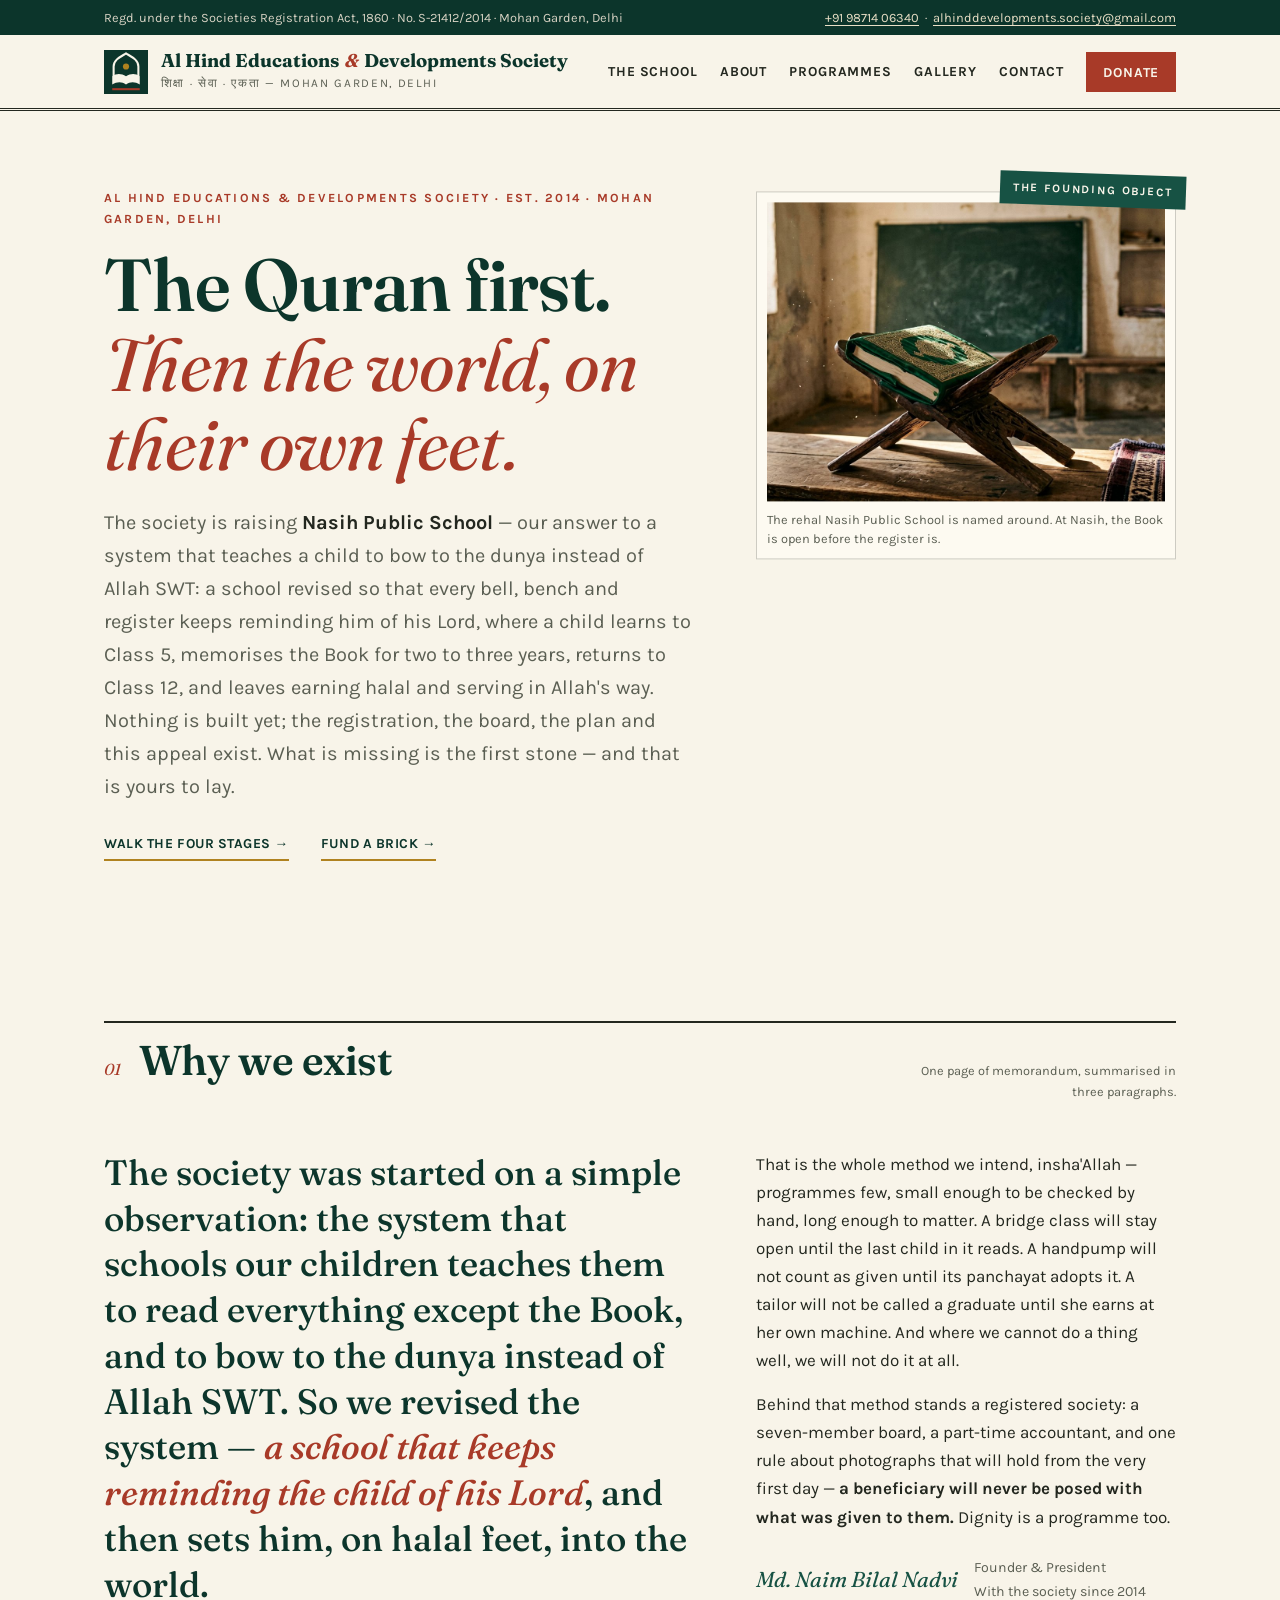
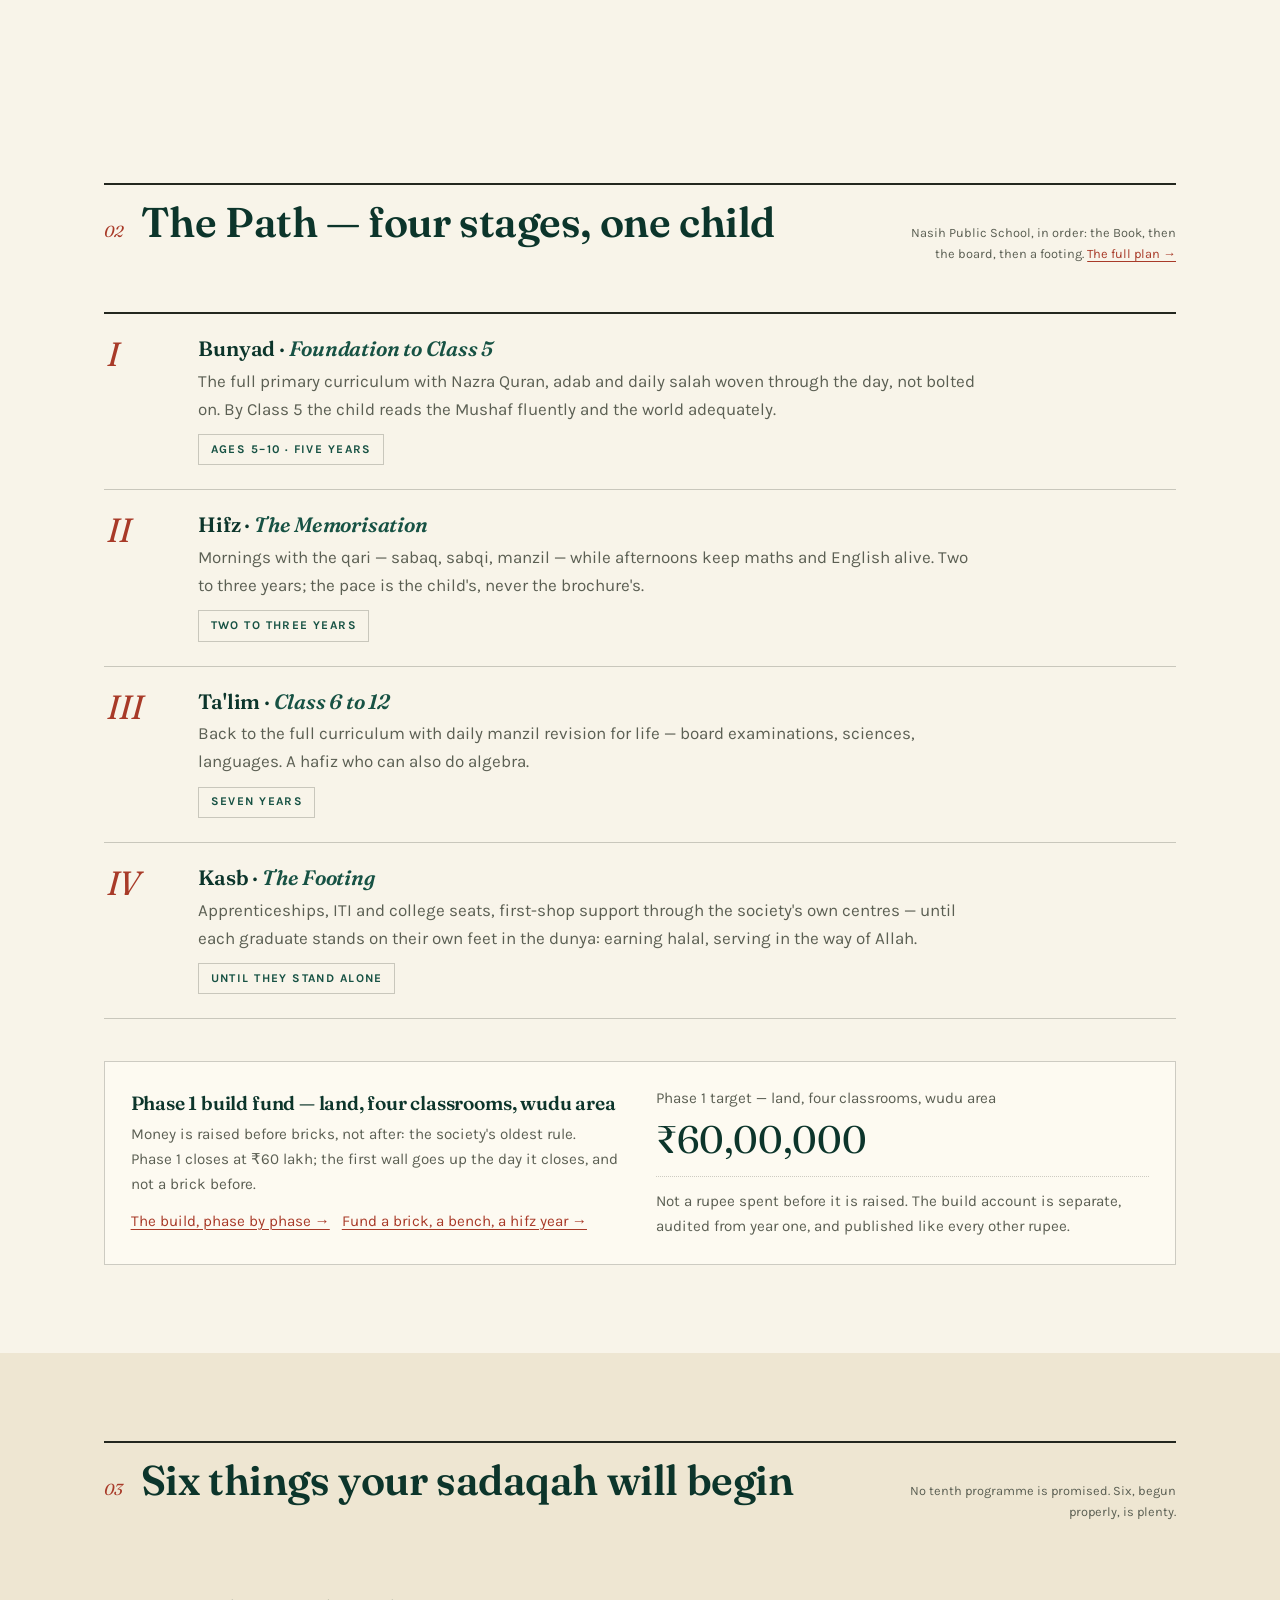
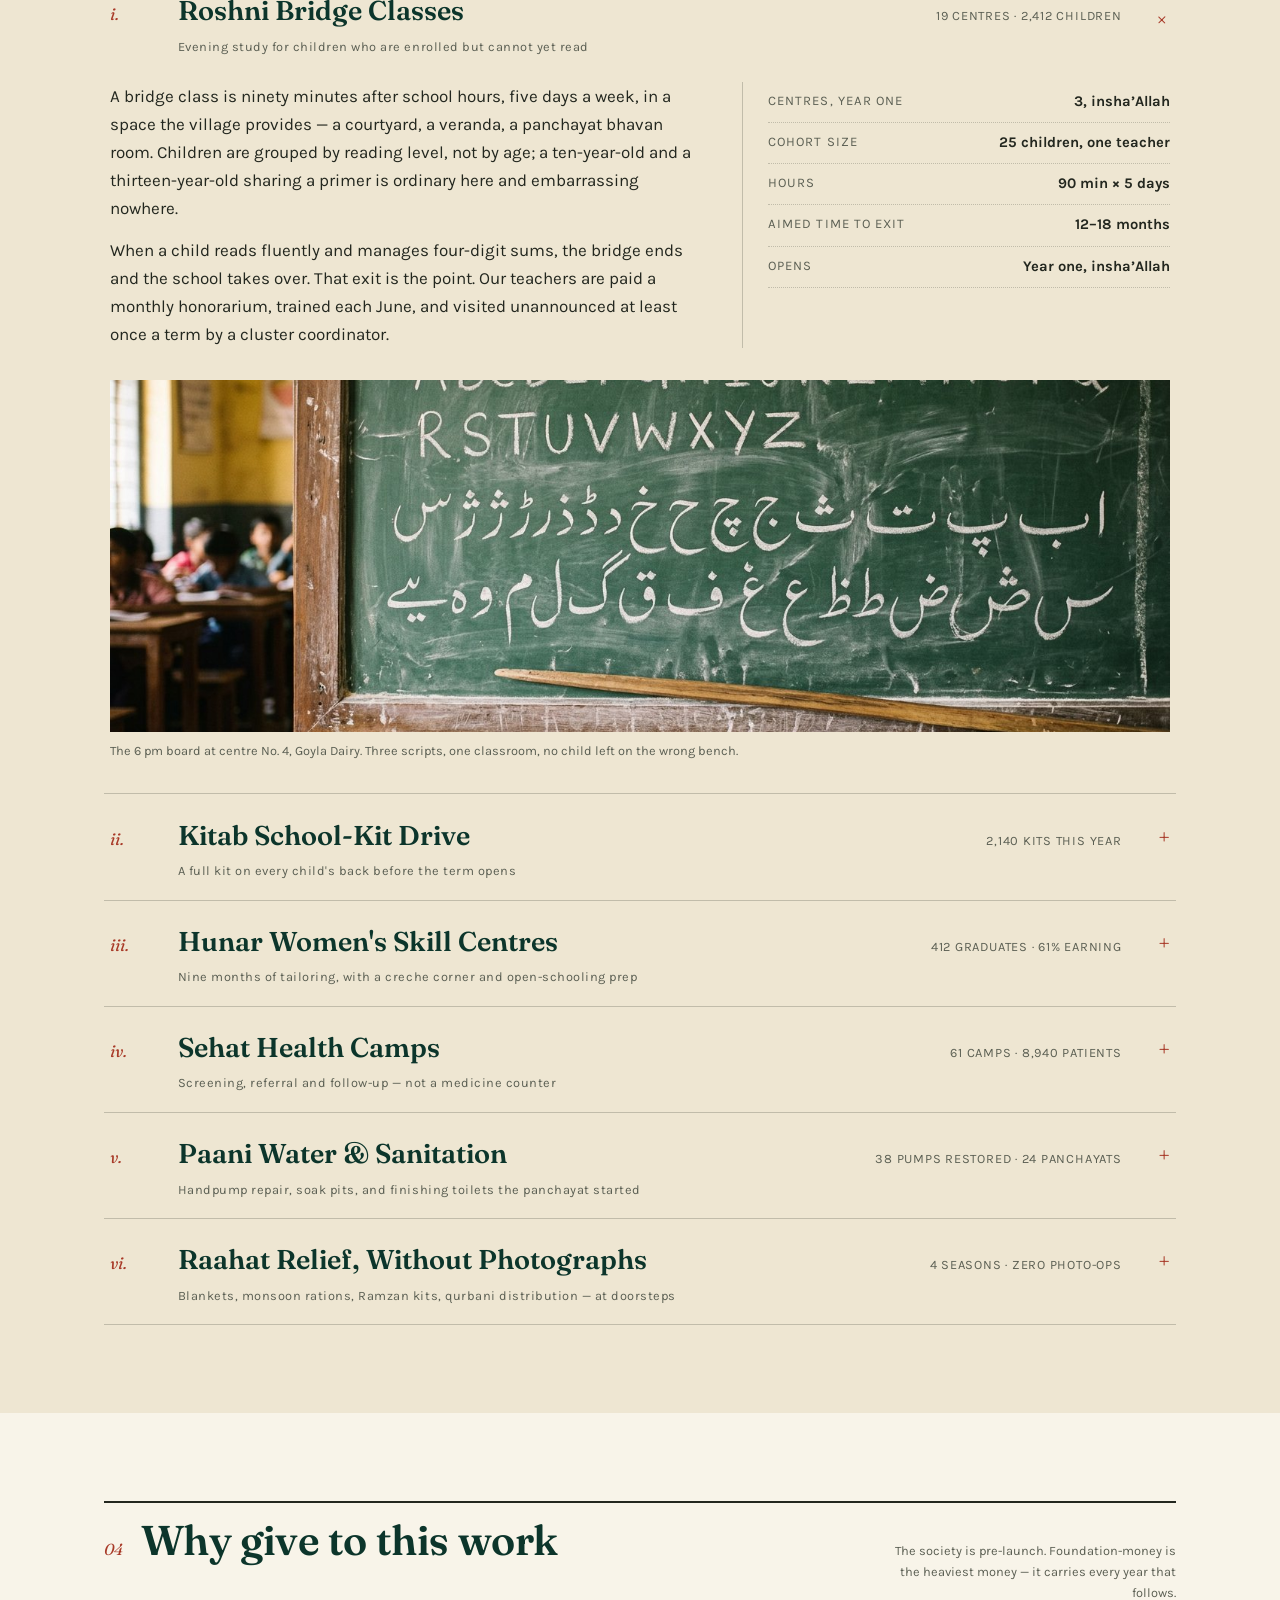
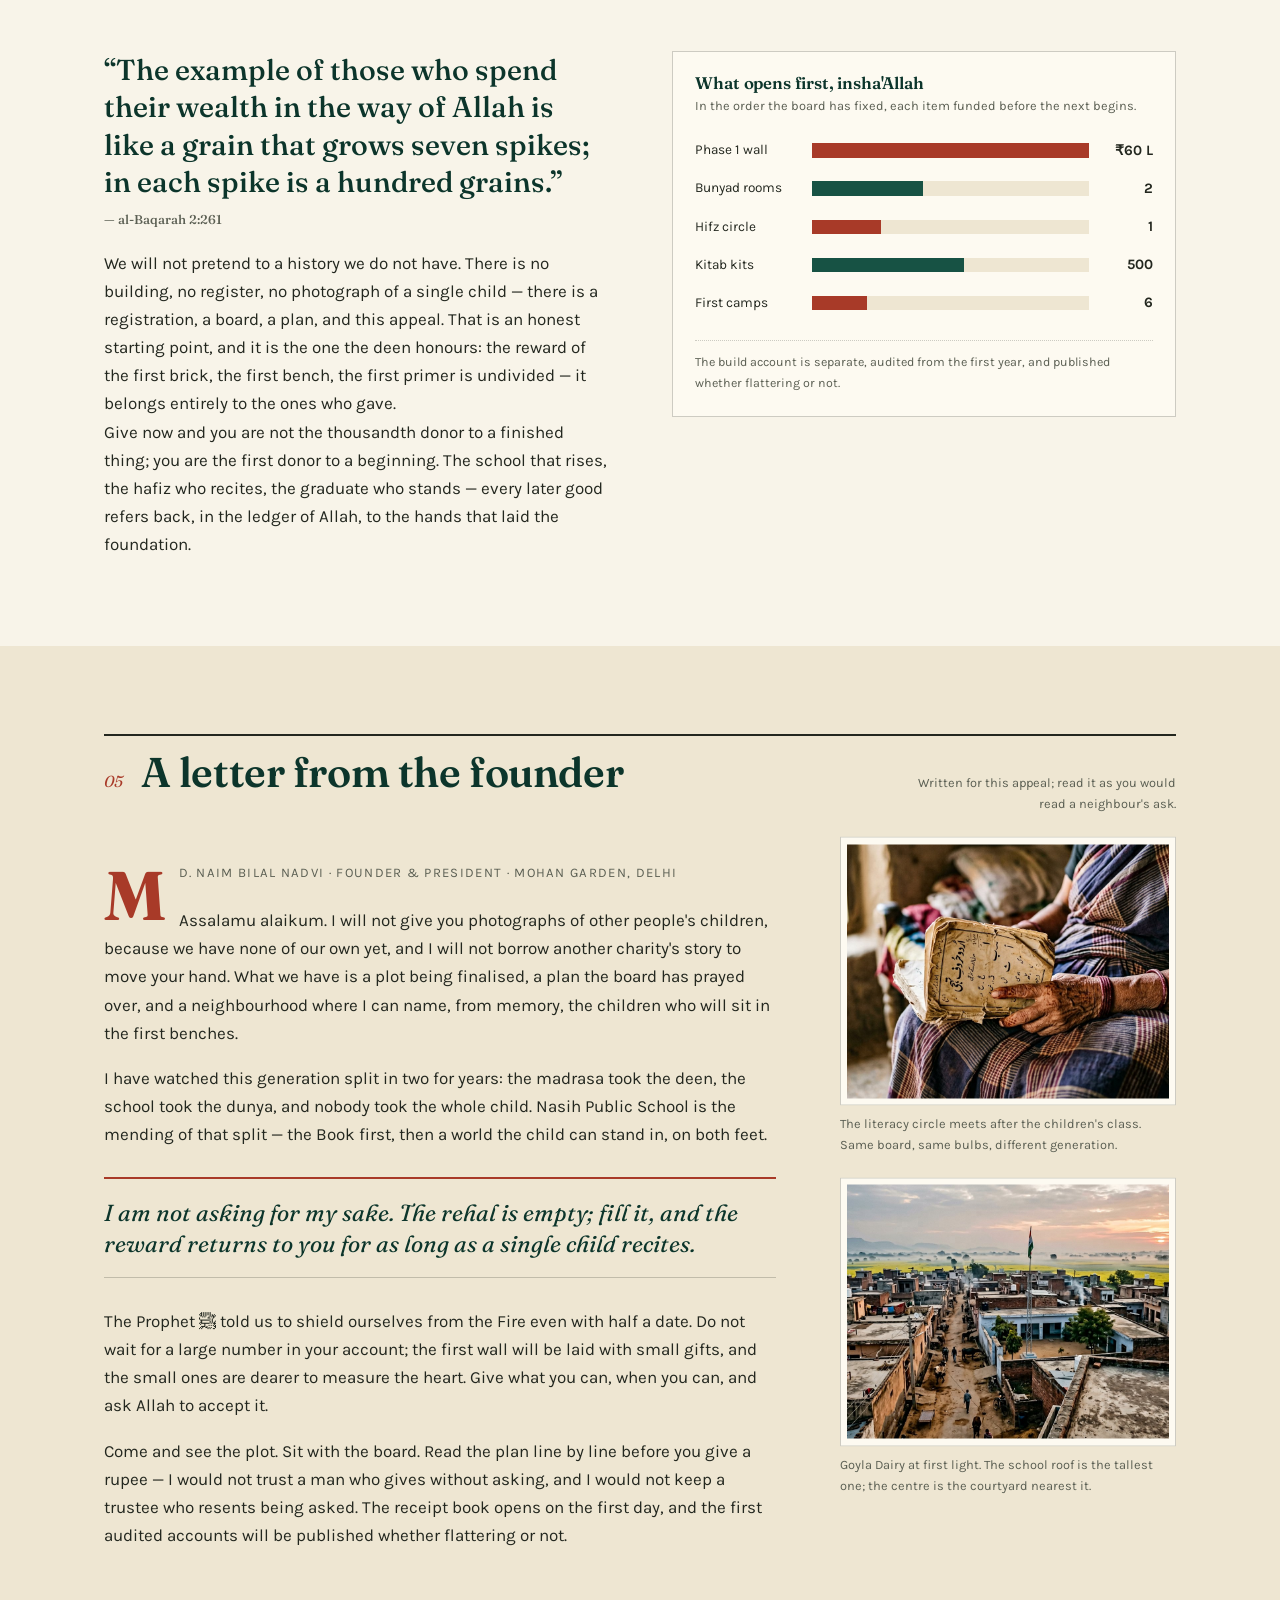
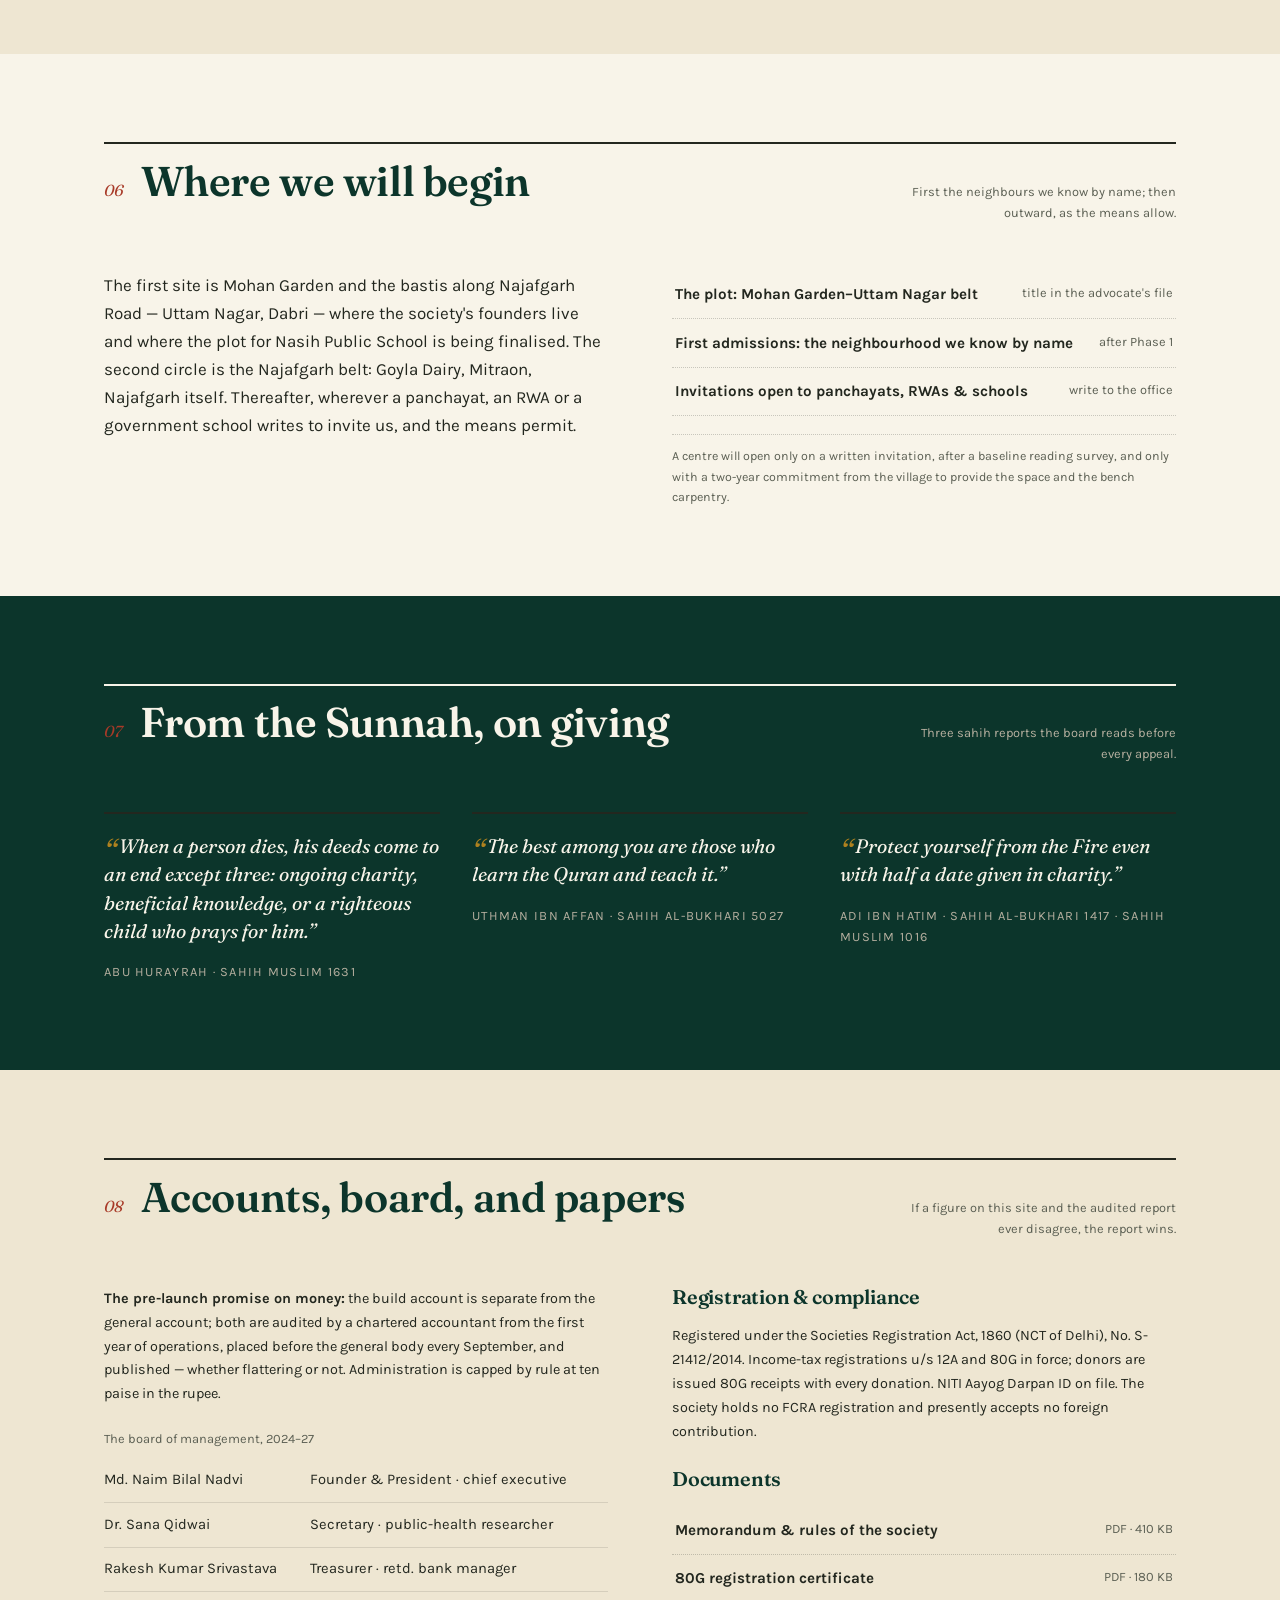
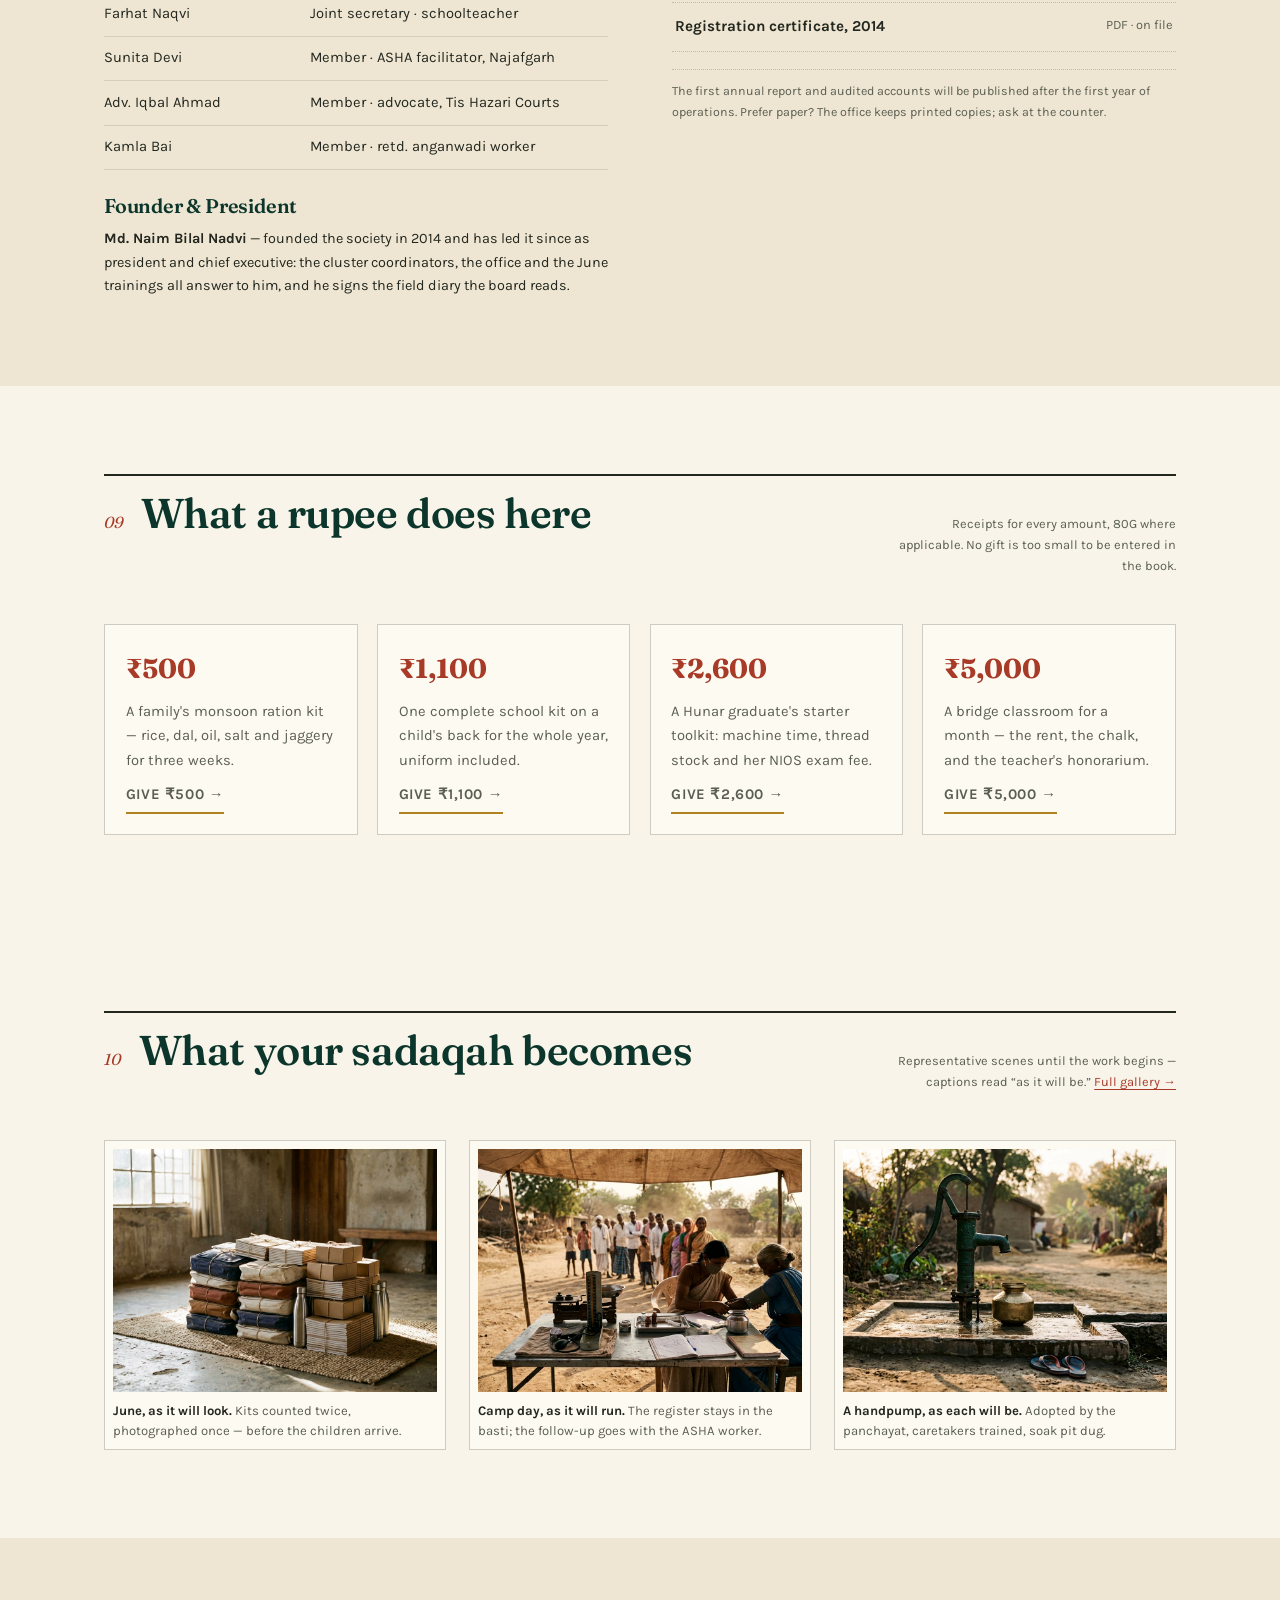
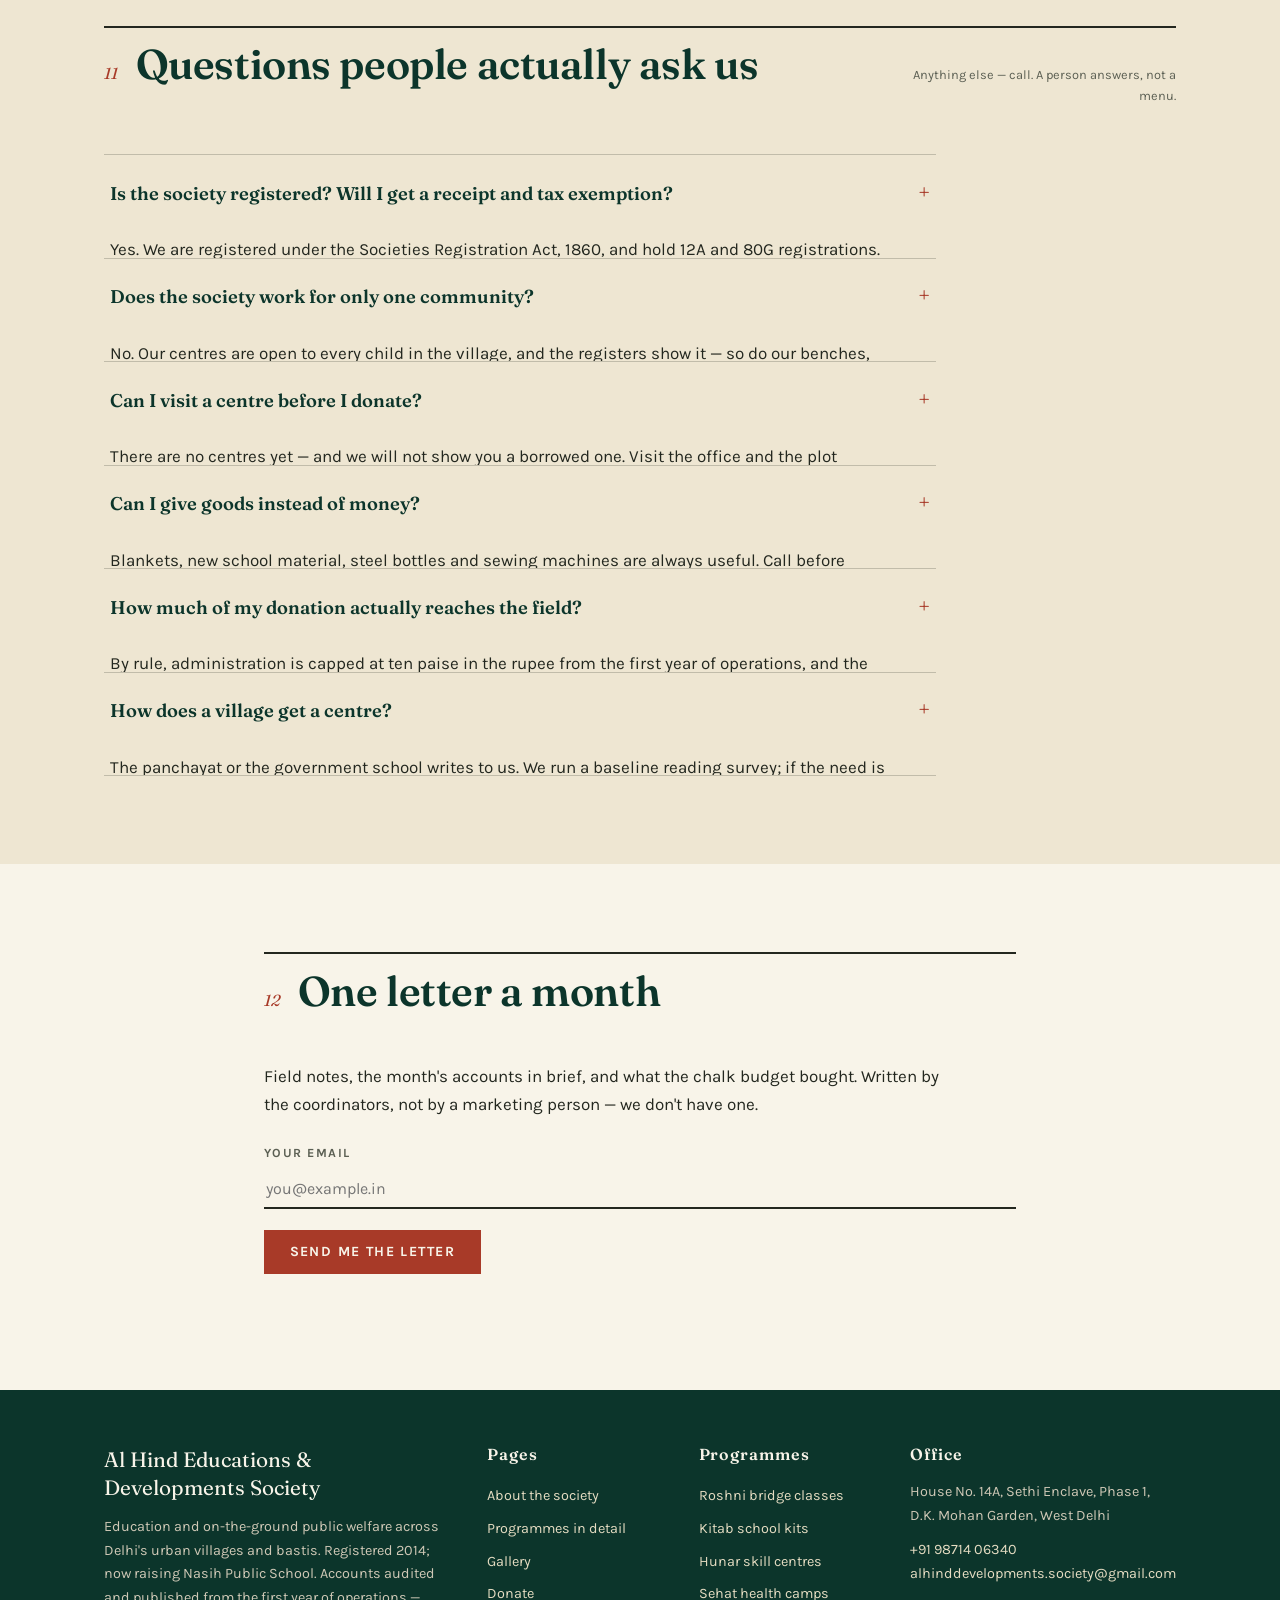
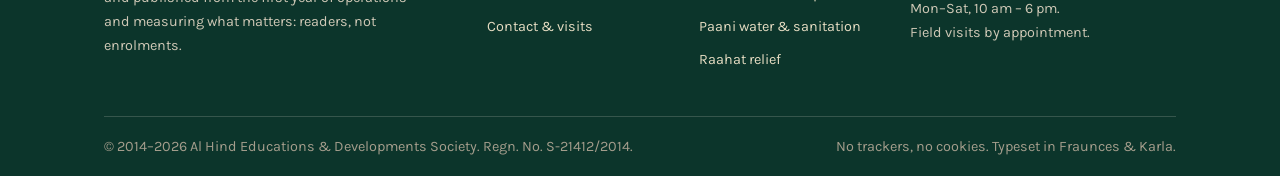
==== commit 8e2b3fb7: "Rewrite mission method as commitments, not present-tense track record Bridge class, handpump and tai" ====
--- a/index.html
+++ b/index.html
@@ -79,8 +79,8 @@
       <div class="mission-grid">
           <p class="mission-statement rv">The society was started on a simple observation: the system that schools our children teaches them to read everything except the Book, and to bow to the dunya instead of Allah SWT. So we revised the system — <em>a school that keeps reminding the child of his Lord</em>, and then sets him, on halal feet, into the world.</p>
         <div class="mission-body rv">
-          <p>That is the whole method we intend. We keep programmes few, small enough to be checked by hand, and long enough to matter: a bridge class runs until a child reads, a handpump is adopted by its panchayat, a tailor earns before we call her a graduate. Where we cannot do a thing well, we do not do it at all.</p>
-          <p>We are a registered society with a seven-member board, a part-time accountant and one rule about photographs: <strong>beneficiaries are never posed with what was given to them.</strong> Dignity is a programme too.</p>
+          <p>That is the whole method we intend, insha'Allah — programmes few, small enough to be checked by hand, long enough to matter. A bridge class will stay open until the last child in it reads. A handpump will not count as given until its panchayat adopts it. A tailor will not be called a graduate until she earns at her own machine. And where we cannot do a thing well, we will not do it at all.</p>
+          <p>Behind that method stands a registered society: a seven-member board, a part-time accountant, and one rule about photographs that will hold from the very first day — <strong>a beneficiary will never be posed with what was given to them.</strong> Dignity is a programme too.</p>
           <div class="signoff">
             <span class="sig">Md. Naim Bilal Nadvi</span>
             <small>Founder &amp; President<br>With the society since 2014</small>
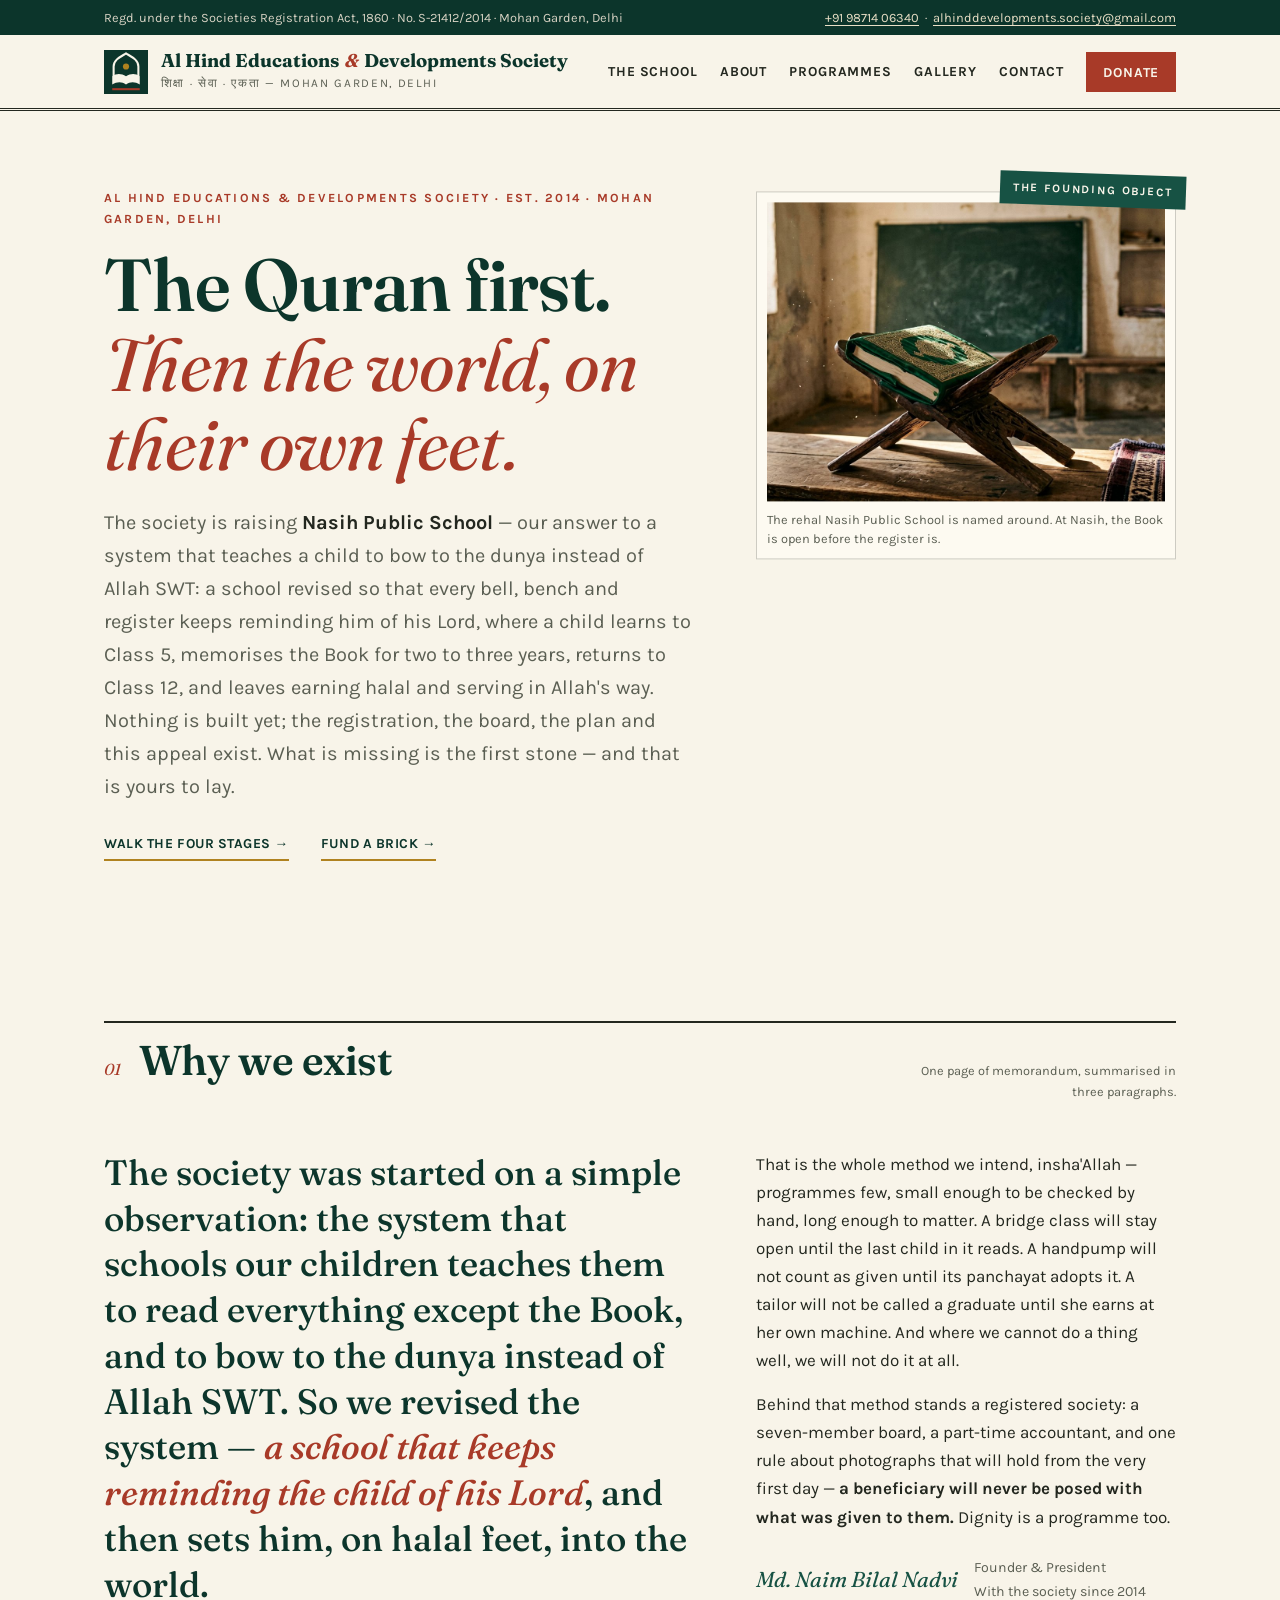
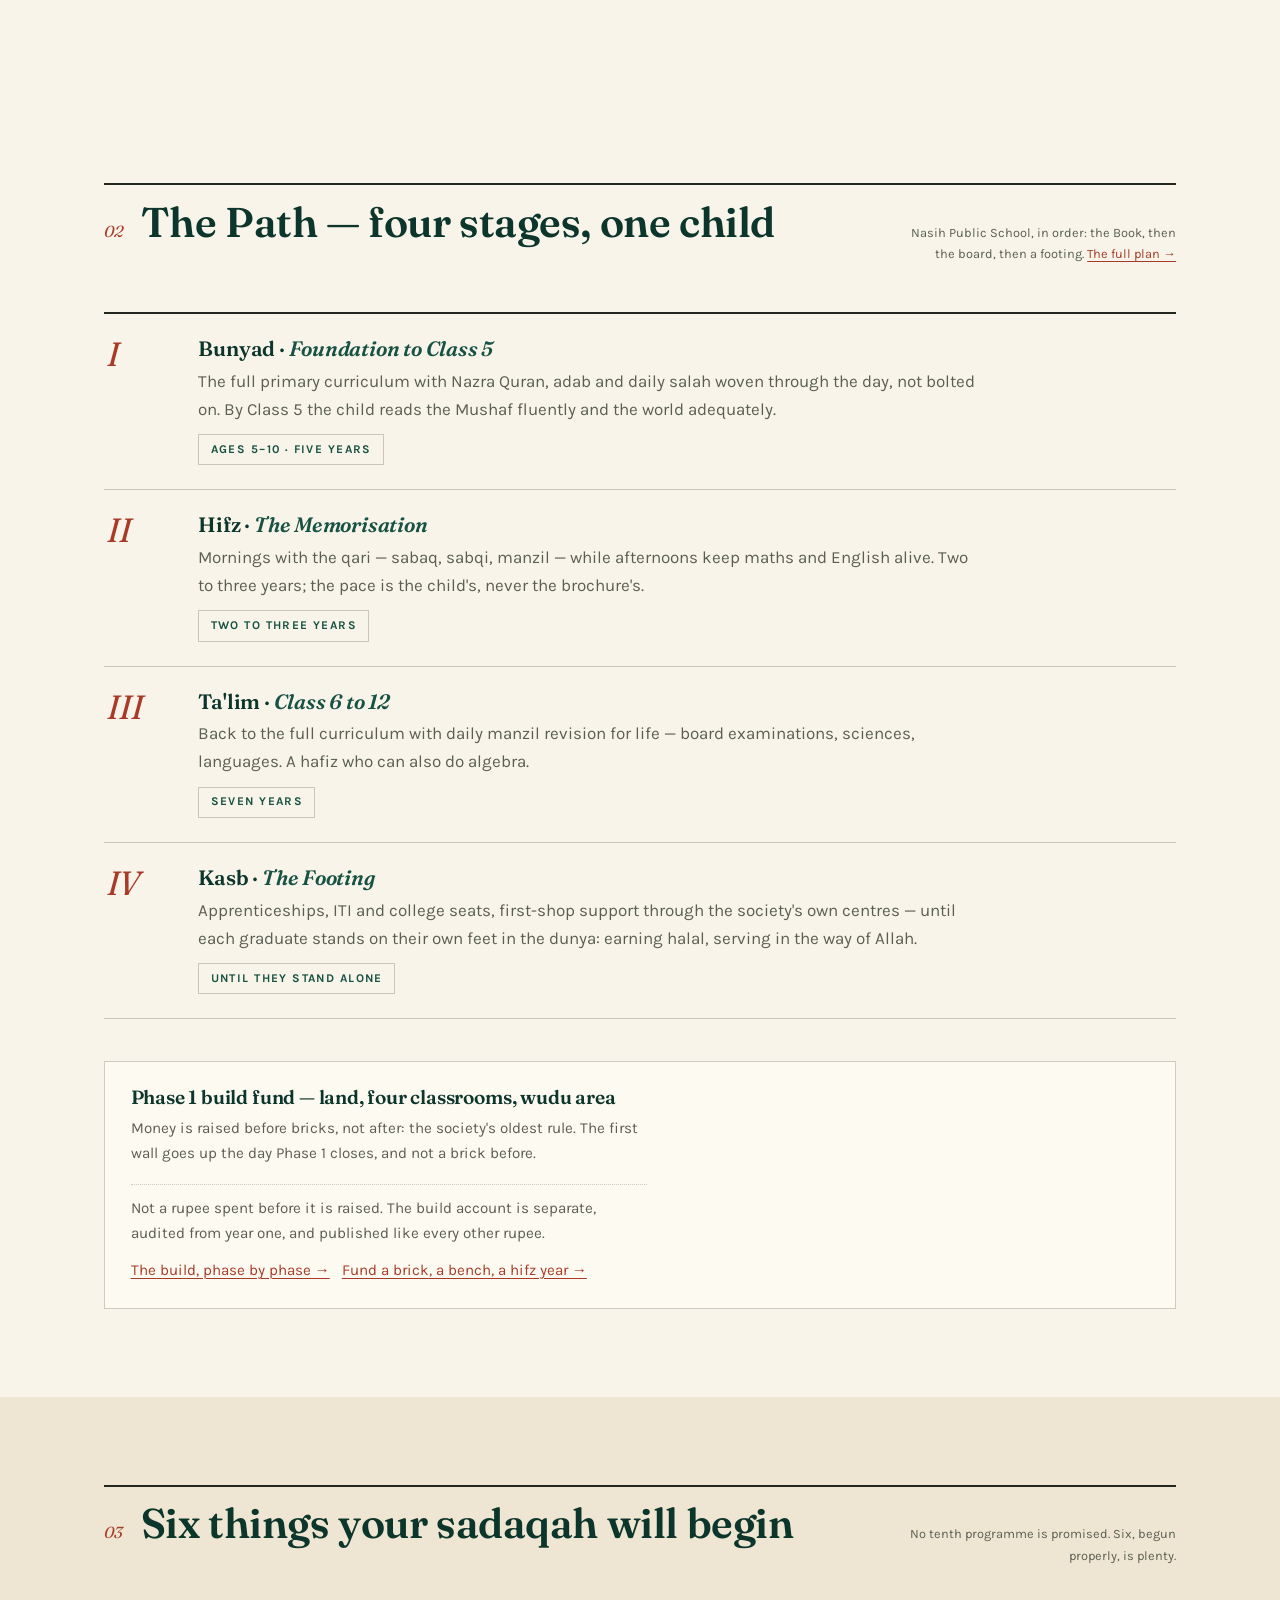
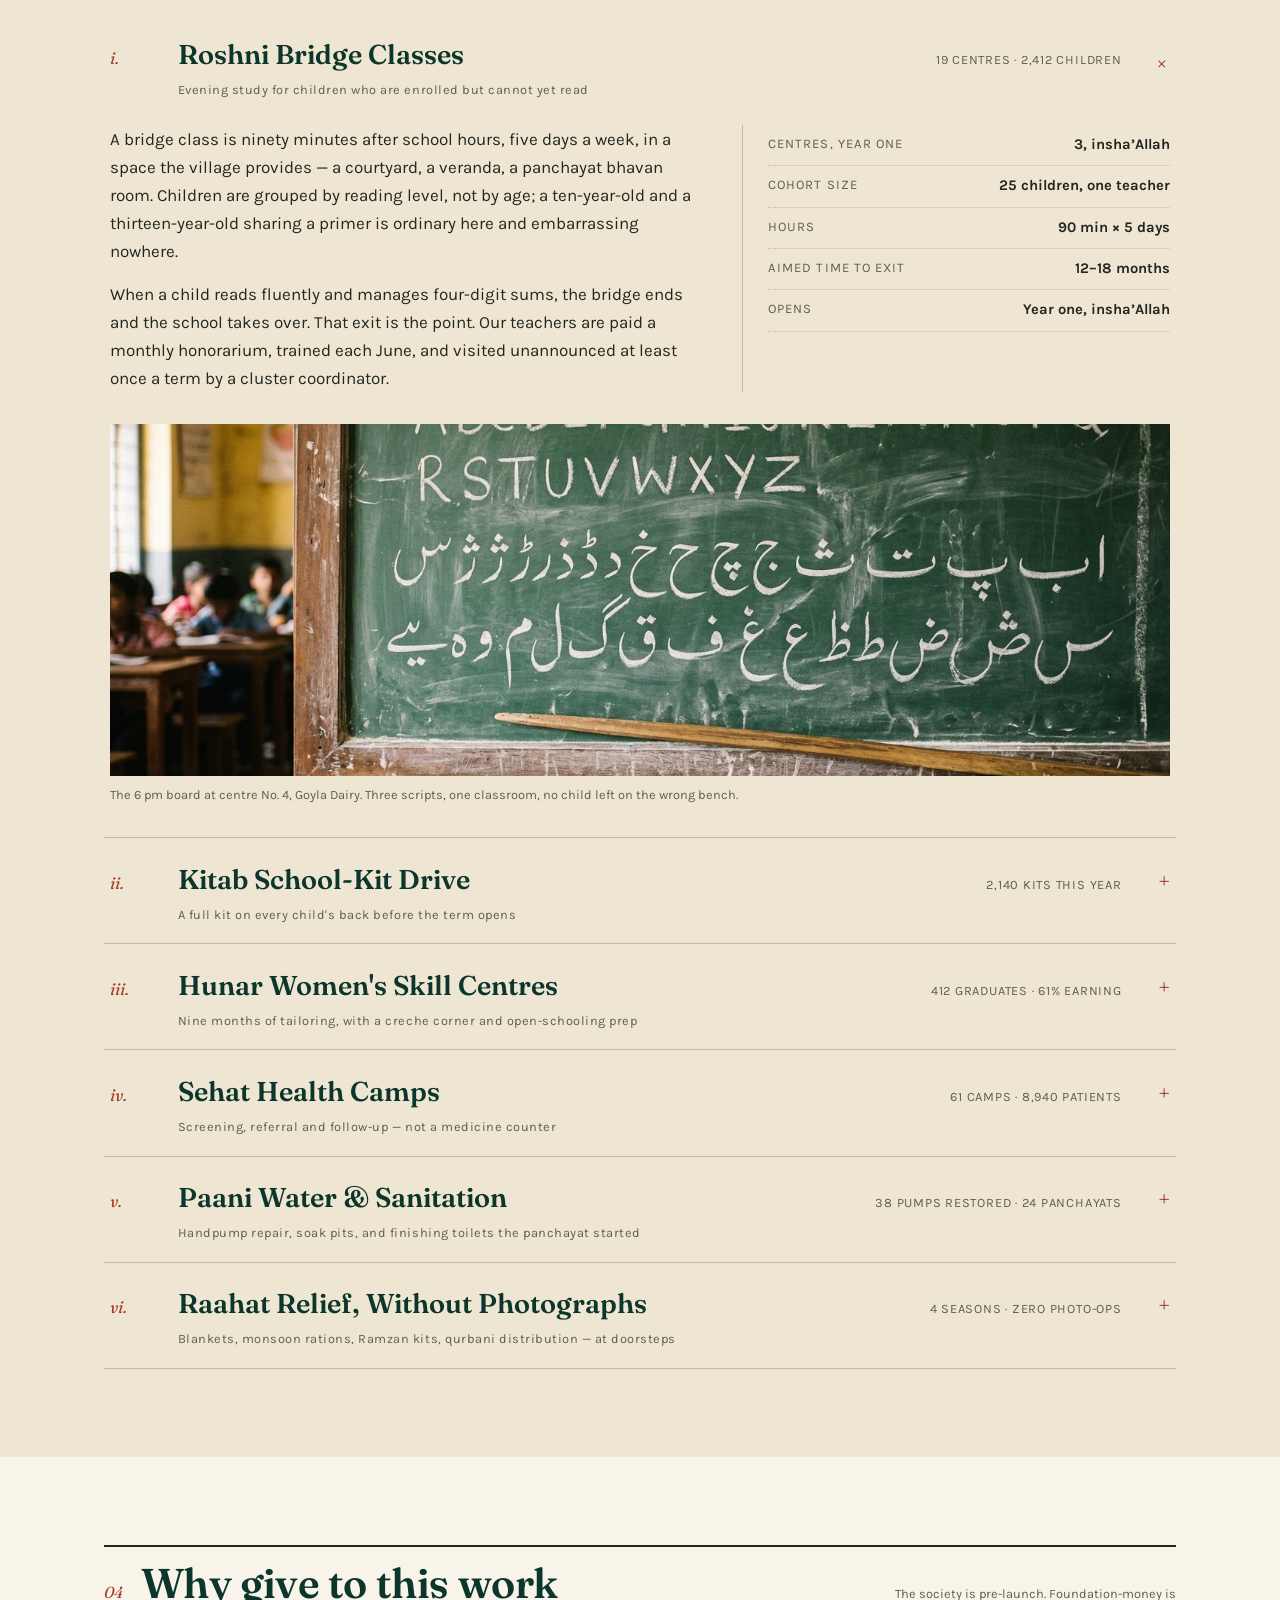
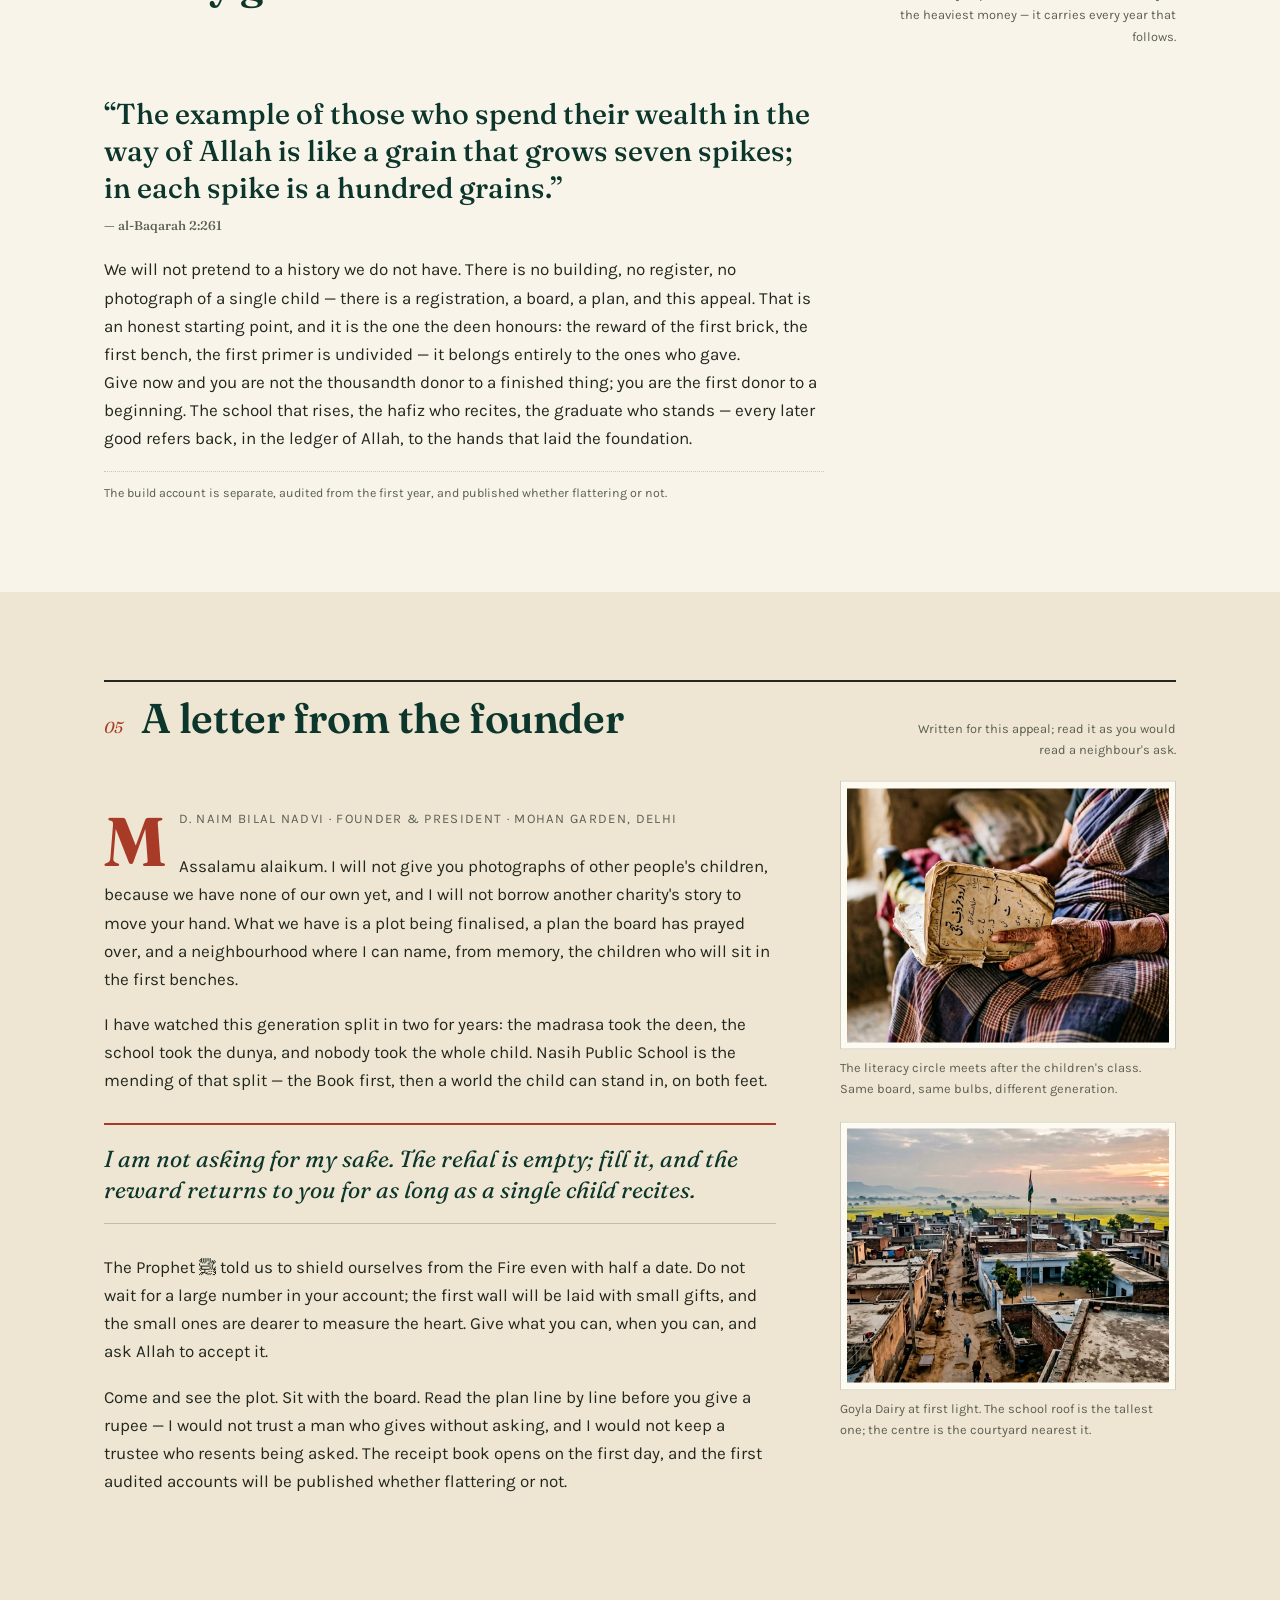
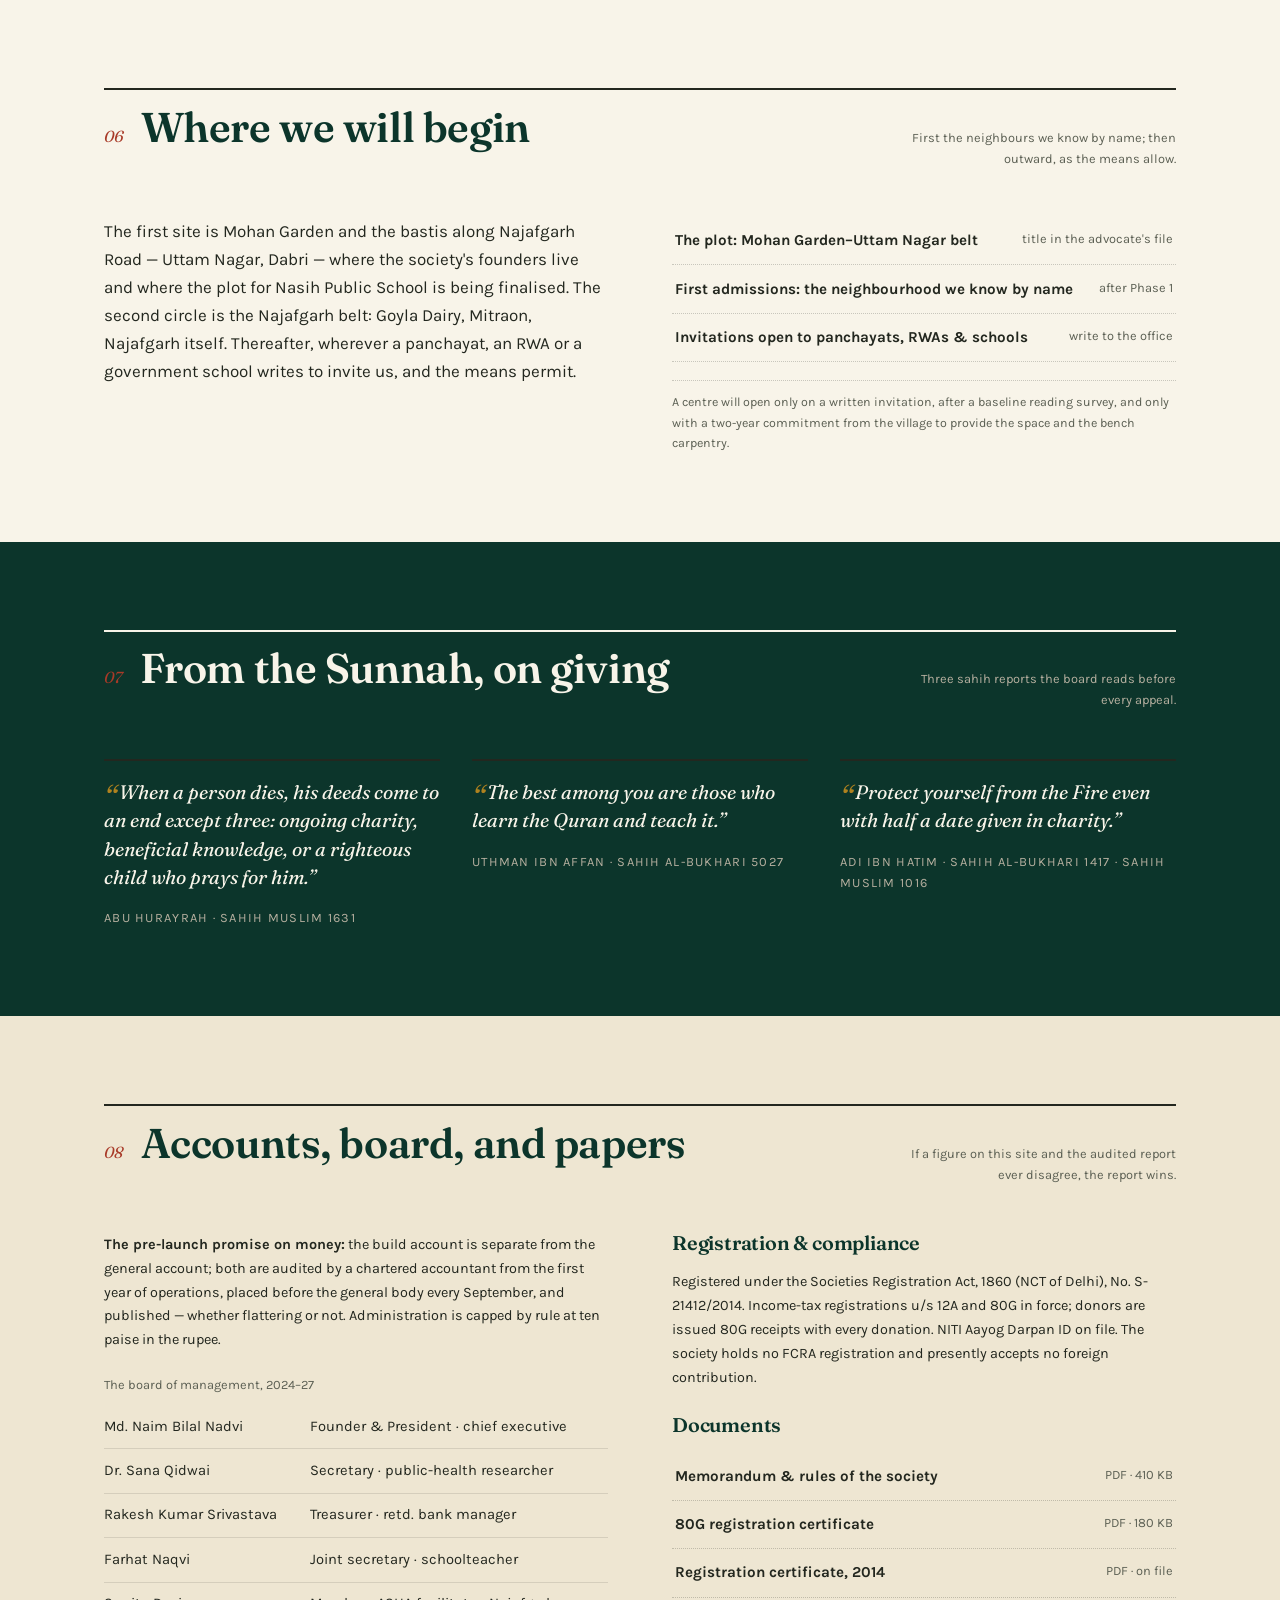
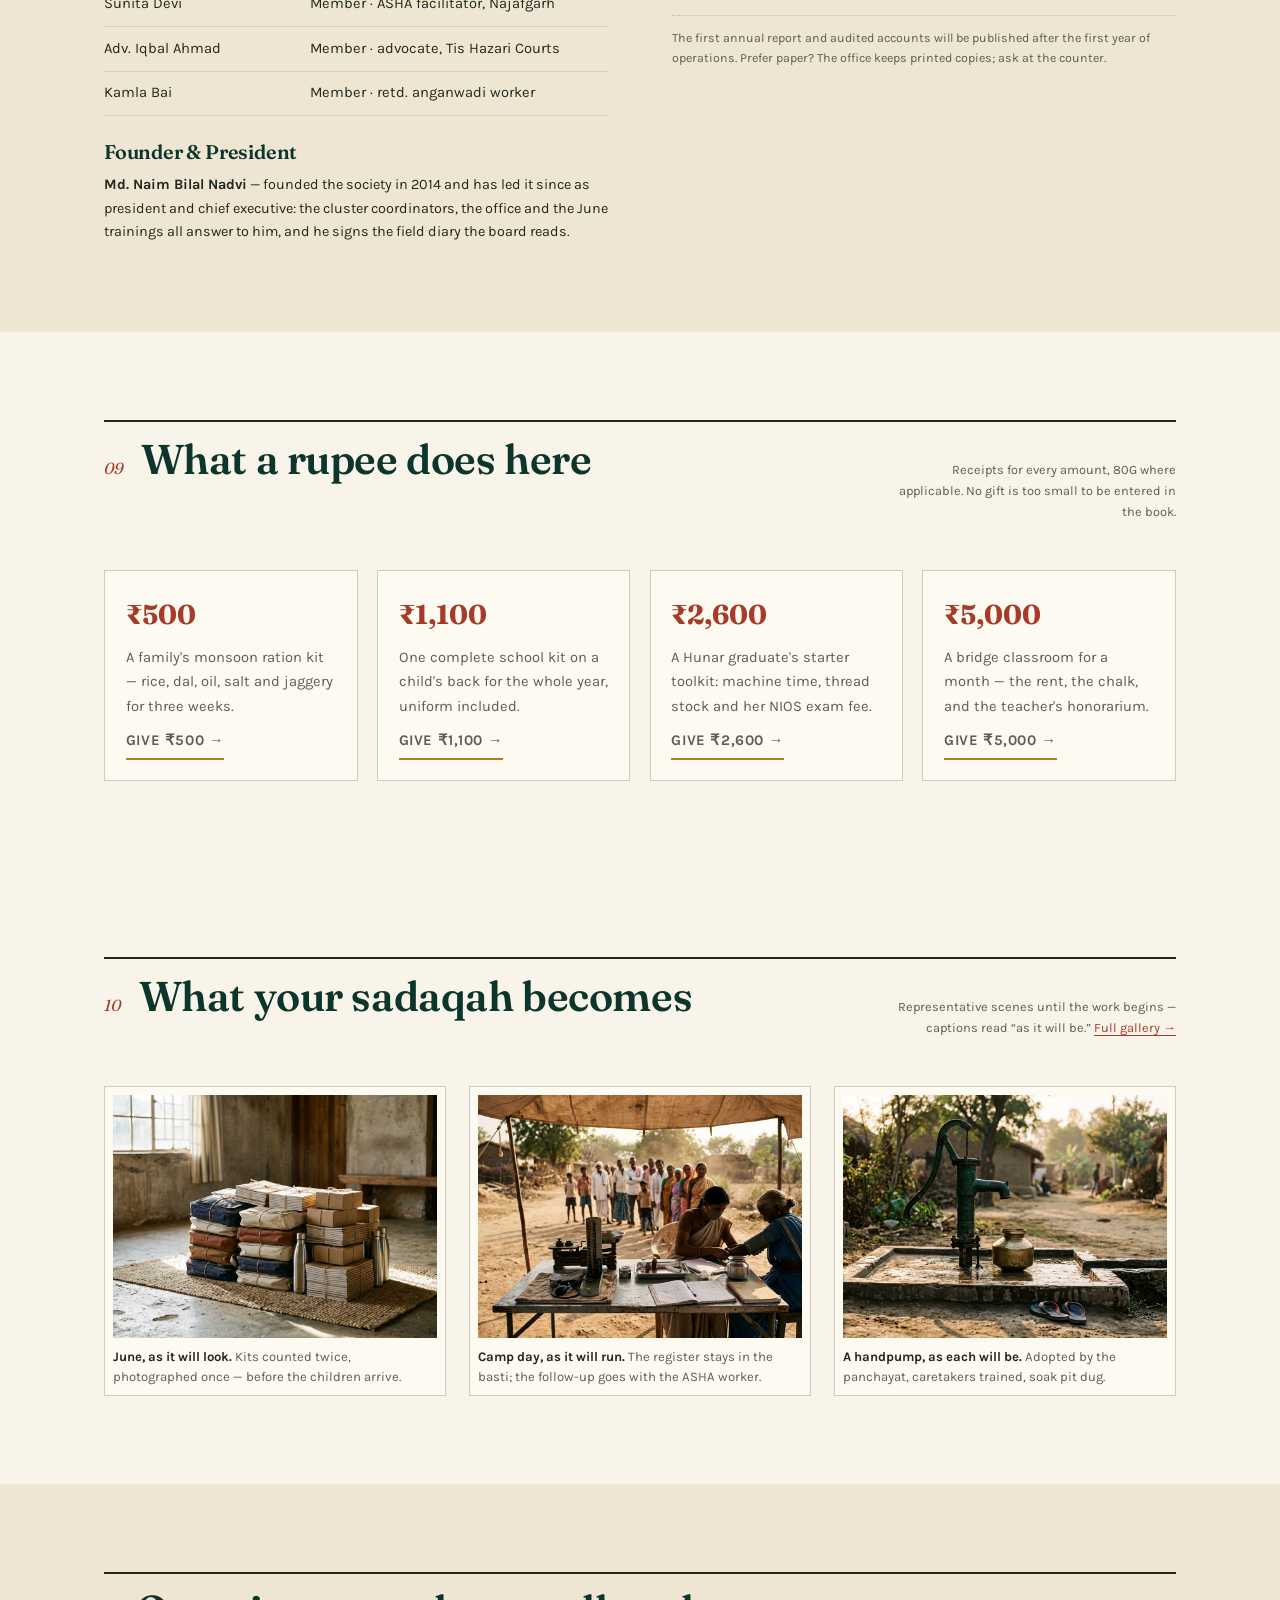
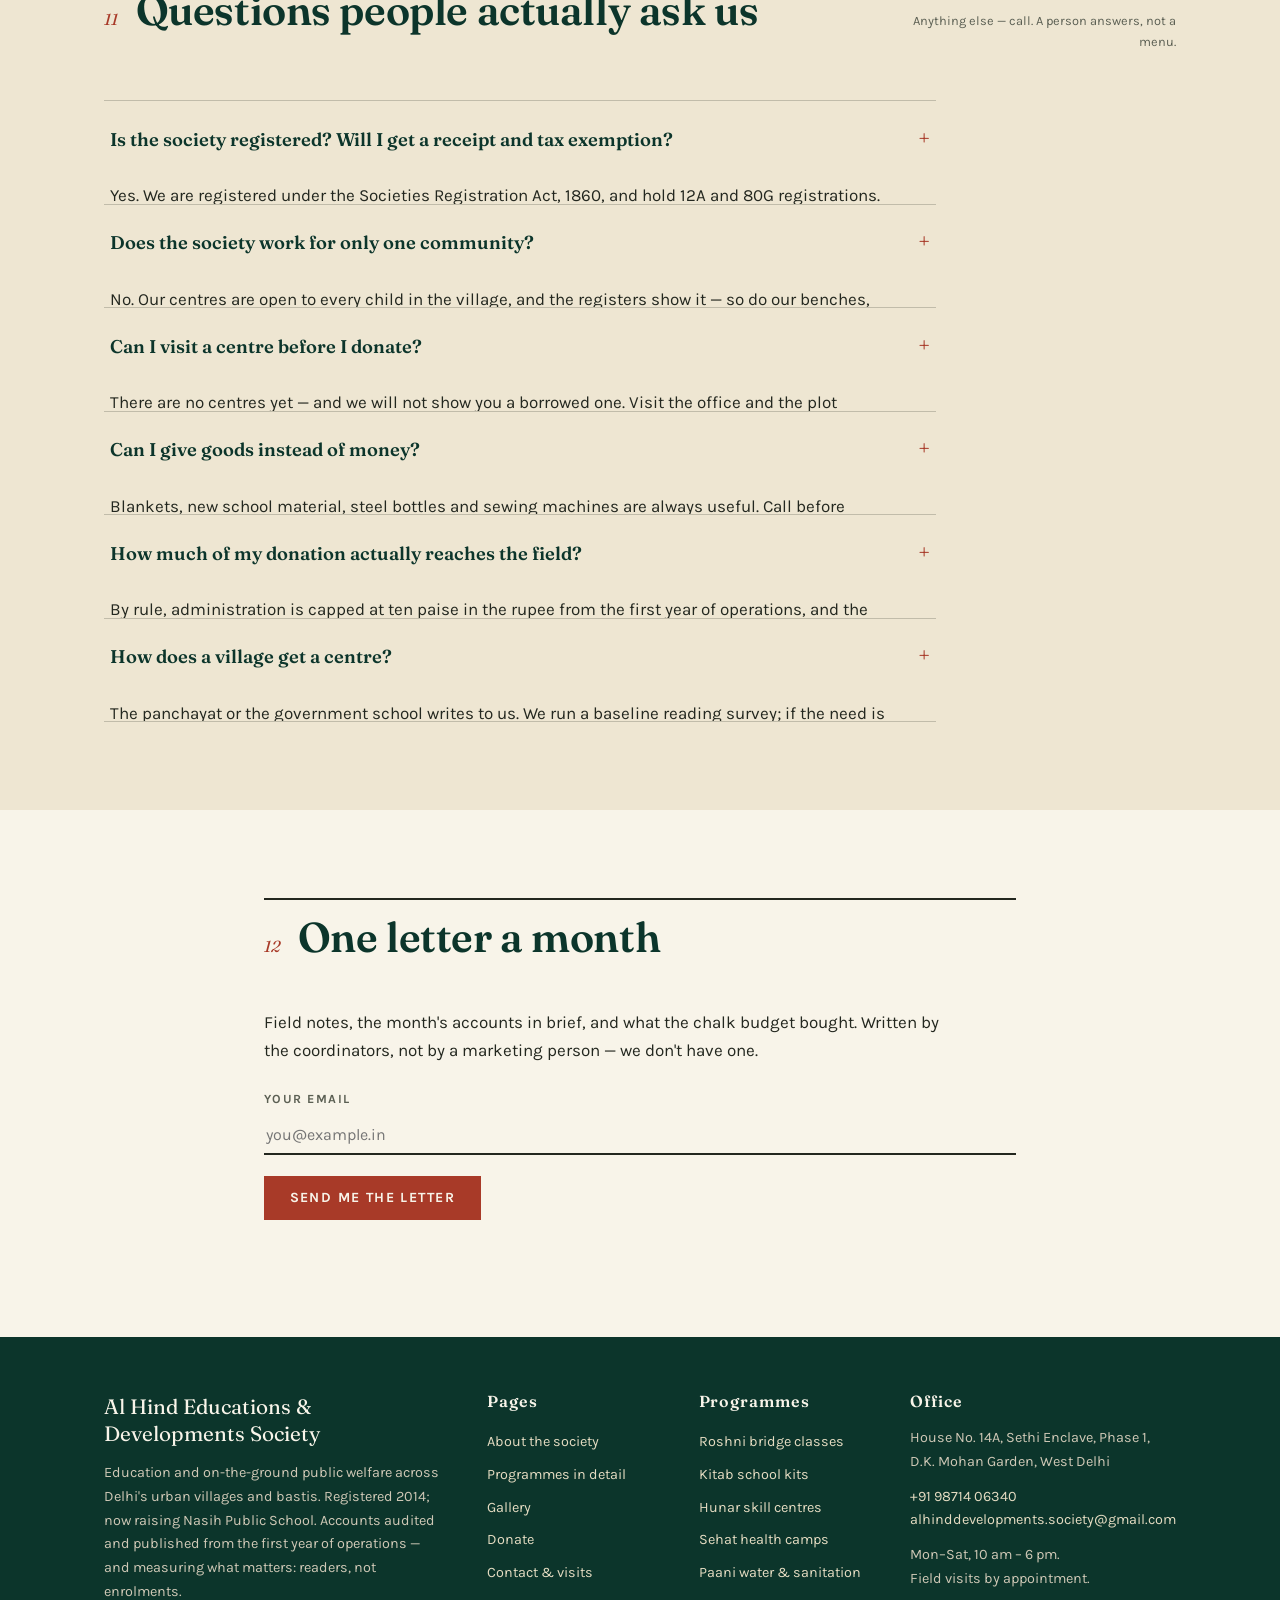
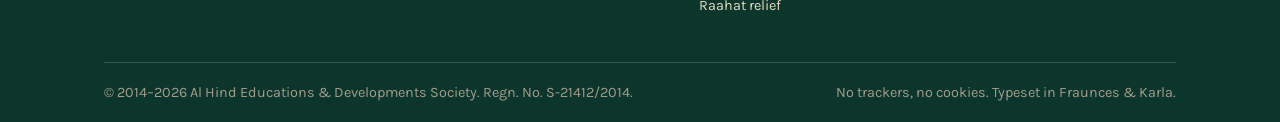
==== commit ce49e44b: "Remove fundraising goal figures site-wide The 'What opens first' bar panel, the Rs 60,00,000 Phase-1" ====
--- a/index.html
+++ b/index.html
@@ -116,16 +116,12 @@
           <span class="path-len">Until they stand alone</span>
         </div></li>
       </ol>
-      <div class="buildfund rv">
+      <div class="buildfund rv" style="grid-template-columns:1fr">
         <div>
           <h3>Phase&nbsp;1 build fund — land, four classrooms, wudu area</h3>
-          <p>Money is raised before bricks, not after: the society's oldest rule. Phase&nbsp;1 closes at ₹60&nbsp;lakh; the first wall goes up the day it closes, and not a brick before.</p>
+          <p>Money is raised before bricks, not after: the society's oldest rule. The first wall goes up the day Phase&nbsp;1 closes, and not a brick before.</p>
+          <p class="footnote">Not a rupee spent before it is raised. The build account is separate, audited from year one, and published like every other rupee.</p>
           <p class="fine" style="margin-top:.8rem"><a href="school.html#build">The build, phase by phase →</a> &nbsp; <a href="donate.html#school">Fund a brick, a bench, a hifz year →</a></p>
-        </div>
-        <div>
-          <p class="fine" style="margin-bottom:.6rem">Phase 1 target — land, four classrooms, wudu area</p>
-          <p style="font-family:var(--serif); font-size:2.4rem; color:var(--indigo-deep); line-height:1">₹60,00,000</p>
-          <p class="footnote">Not a rupee spent before it is raised. The build account is separate, audited from year one, and published like every other rupee.</p>
         </div>
       </div>
     </div>
@@ -181,7 +177,6 @@
             </div>
             <div class="prog-facts">
               <dl>
-                <div><dt>First drive target</dt><dd>500 kits</dd></div>
                 <div><dt>Method</dt><dd>Before term opens</dd></div>
                 <div><dt>Cost per kit</dt><dd>₹1,080</dd></div>
                 <div><dt>Uniforms</dt><dd>Stitched in-house</dd></div>
@@ -318,22 +313,11 @@
   <section id="impact">
     <div class="wrap">
       <div class="sec-head"><span class="sec-no">04</span><h2>Why give to this work</h2><span class="sec-note">The society is pre-launch. Foundation-money is the heaviest money — it carries every year that follows.</span></div>
-      <div class="impact-grid">
-        <div class="rv">
+      <div class="rv" style="max-width:72ch">
           <p class="mission-statement" style="font-size:clamp(1.25rem,2.4vw,1.8rem)">“The example of those who spend their wealth in the way of Allah is like a grain that grows seven spikes; in each spike is a hundred grains.” <span class="fine" style="display:block; margin-top:.6rem">— al-Baqarah 2:261</span></p>
           <p style="margin-top:1.2rem">We will not pretend to a history we do not have. There is no building, no register, no photograph of a single child — there is a registration, a board, a plan, and this appeal. That is an honest starting point, and it is the one the deen honours: the reward of the first brick, the first bench, the first primer is undivided — it belongs entirely to the ones who gave.</p>
           <p>Give now and you are not the thousandth donor to a finished thing; you are the first donor to a beginning. The school that rises, the hafiz who recites, the graduate who stands — every later good refers back, in the ledger of Allah, to the hands that laid the foundation.</p>
-        </div>
-        <div class="chart rv">
-          <h3>What opens first, insha'Allah</h3>
-          <p class="fine">In the order the board has fixed, each item funded before the next begins.</p>
-          <div class="bar-row"><span>Phase 1 wall</span><div class="bar"><i style="--w:100%"></i></div><b>₹60 L</b></div>
-          <div class="bar-row"><span>Bunyad rooms</span><div class="bar"><i style="--w:40%"></i></div><b>2</b></div>
-          <div class="bar-row"><span>Hifz circle</span><div class="bar"><i style="--w:25%"></i></div><b>1</b></div>
-          <div class="bar-row"><span>Kitab kits</span><div class="bar"><i style="--w:55%"></i></div><b>500</b></div>
-          <div class="bar-row"><span>First camps</span><div class="bar"><i style="--w:20%"></i></div><b>6</b></div>
-          <p class="footnote">The build account is separate, audited from the first year, and published whether flattering or not.</p>
-        </div>
+          <p class="footnote" style="margin-top:1.2rem">The build account is separate, audited from the first year, and published whether flattering or not.</p>
       </div>
     </div>
   </section>
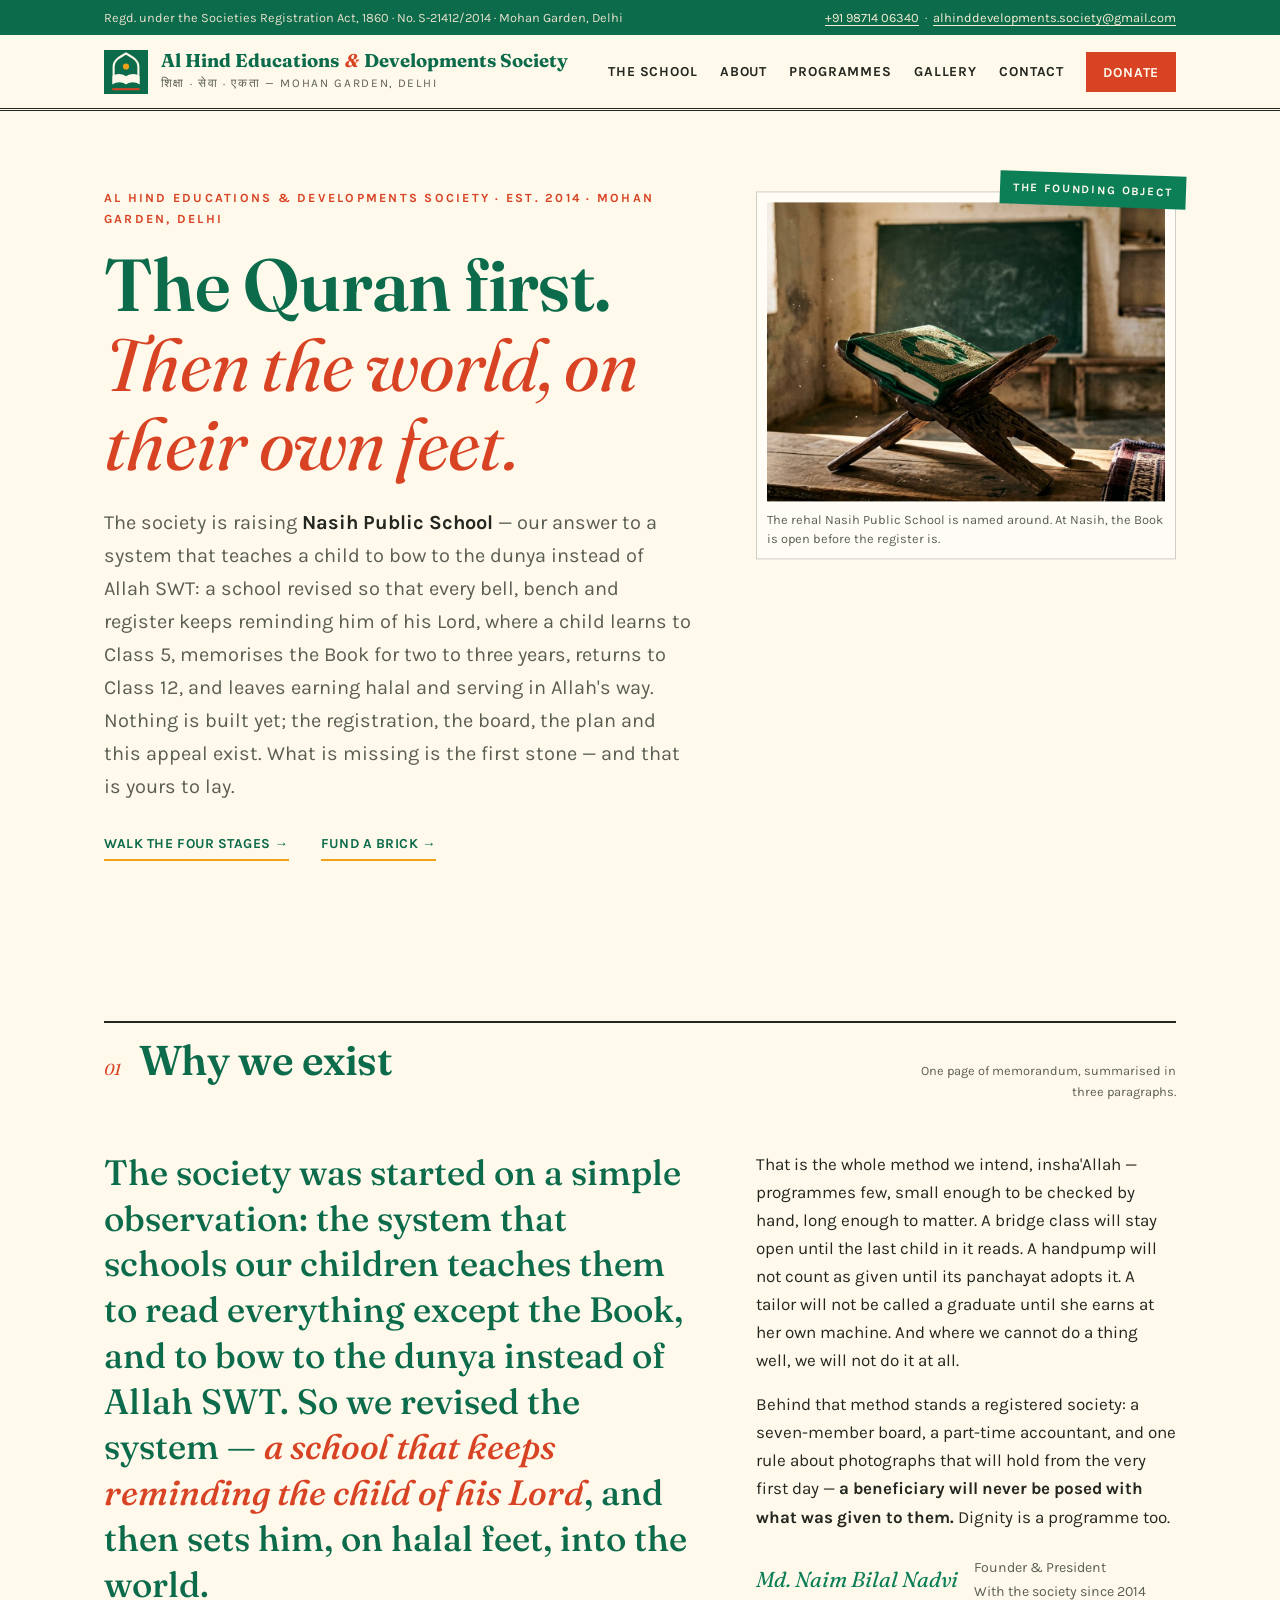
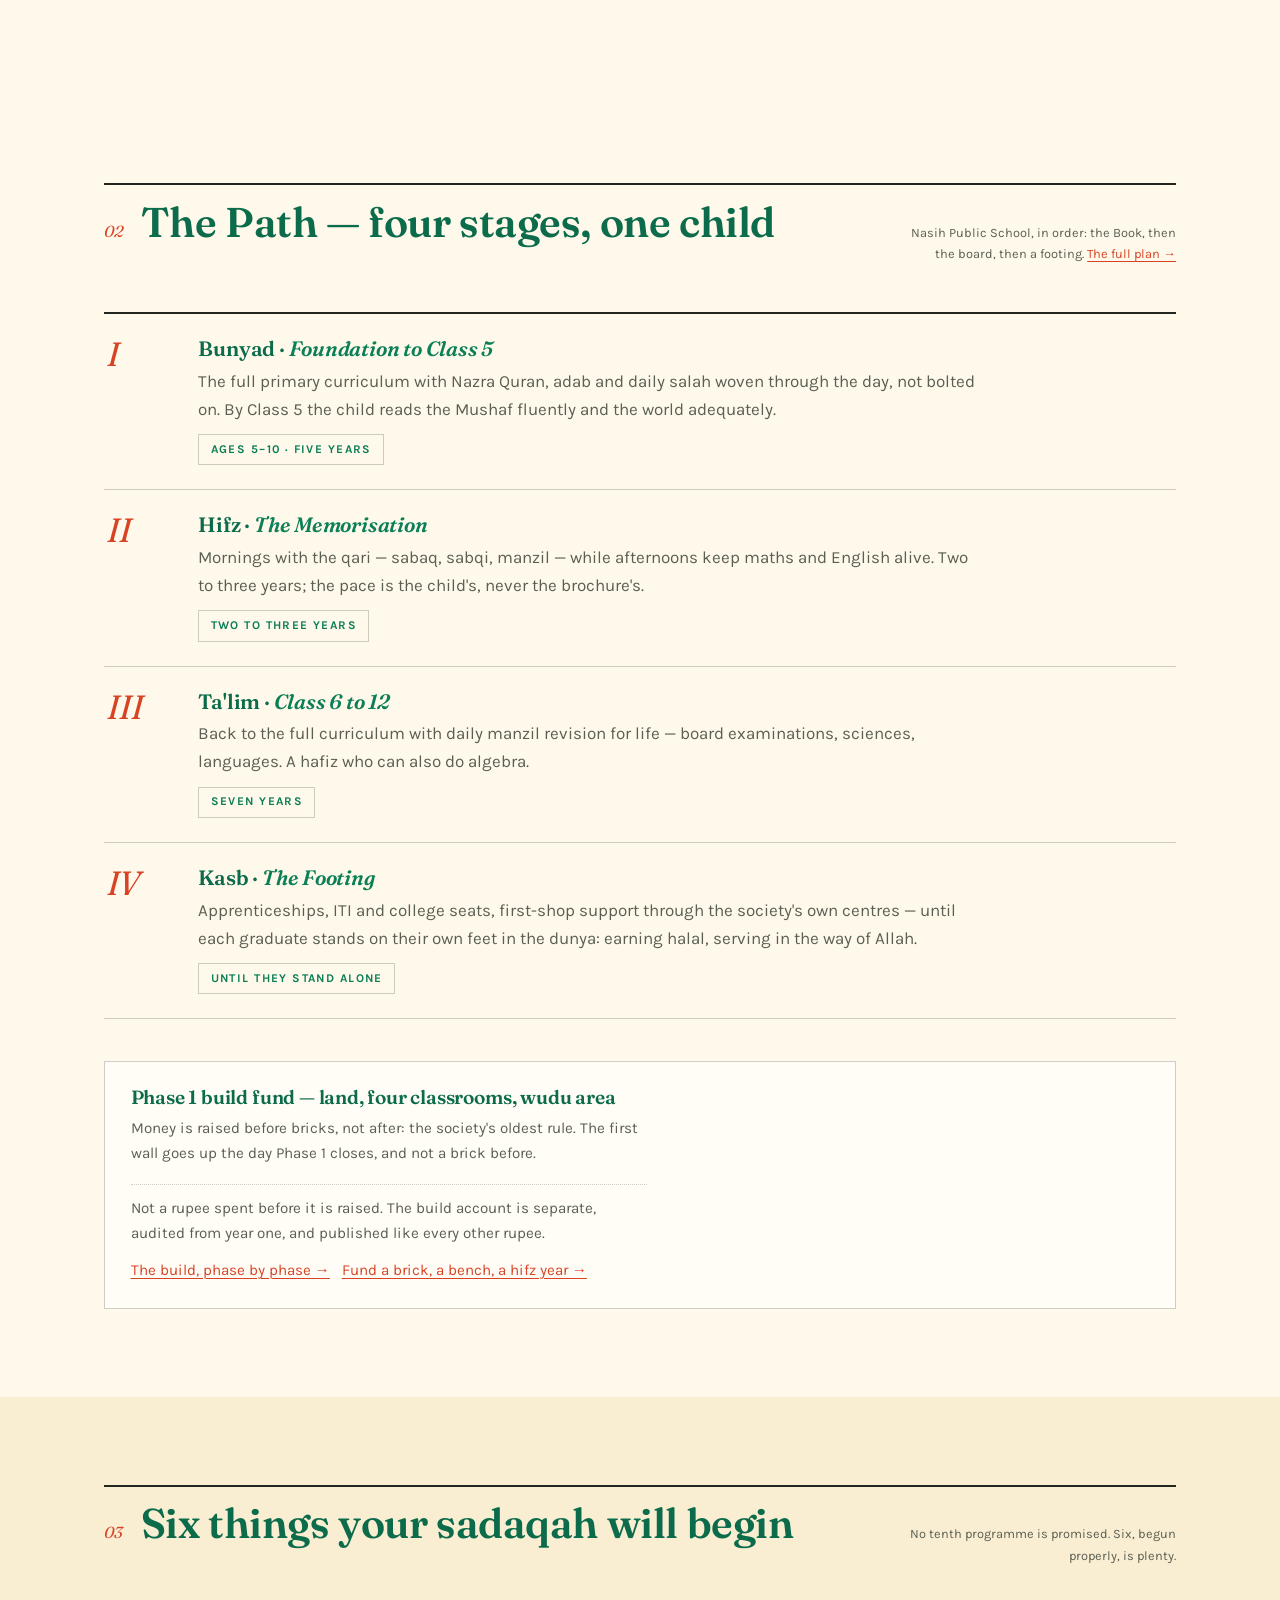
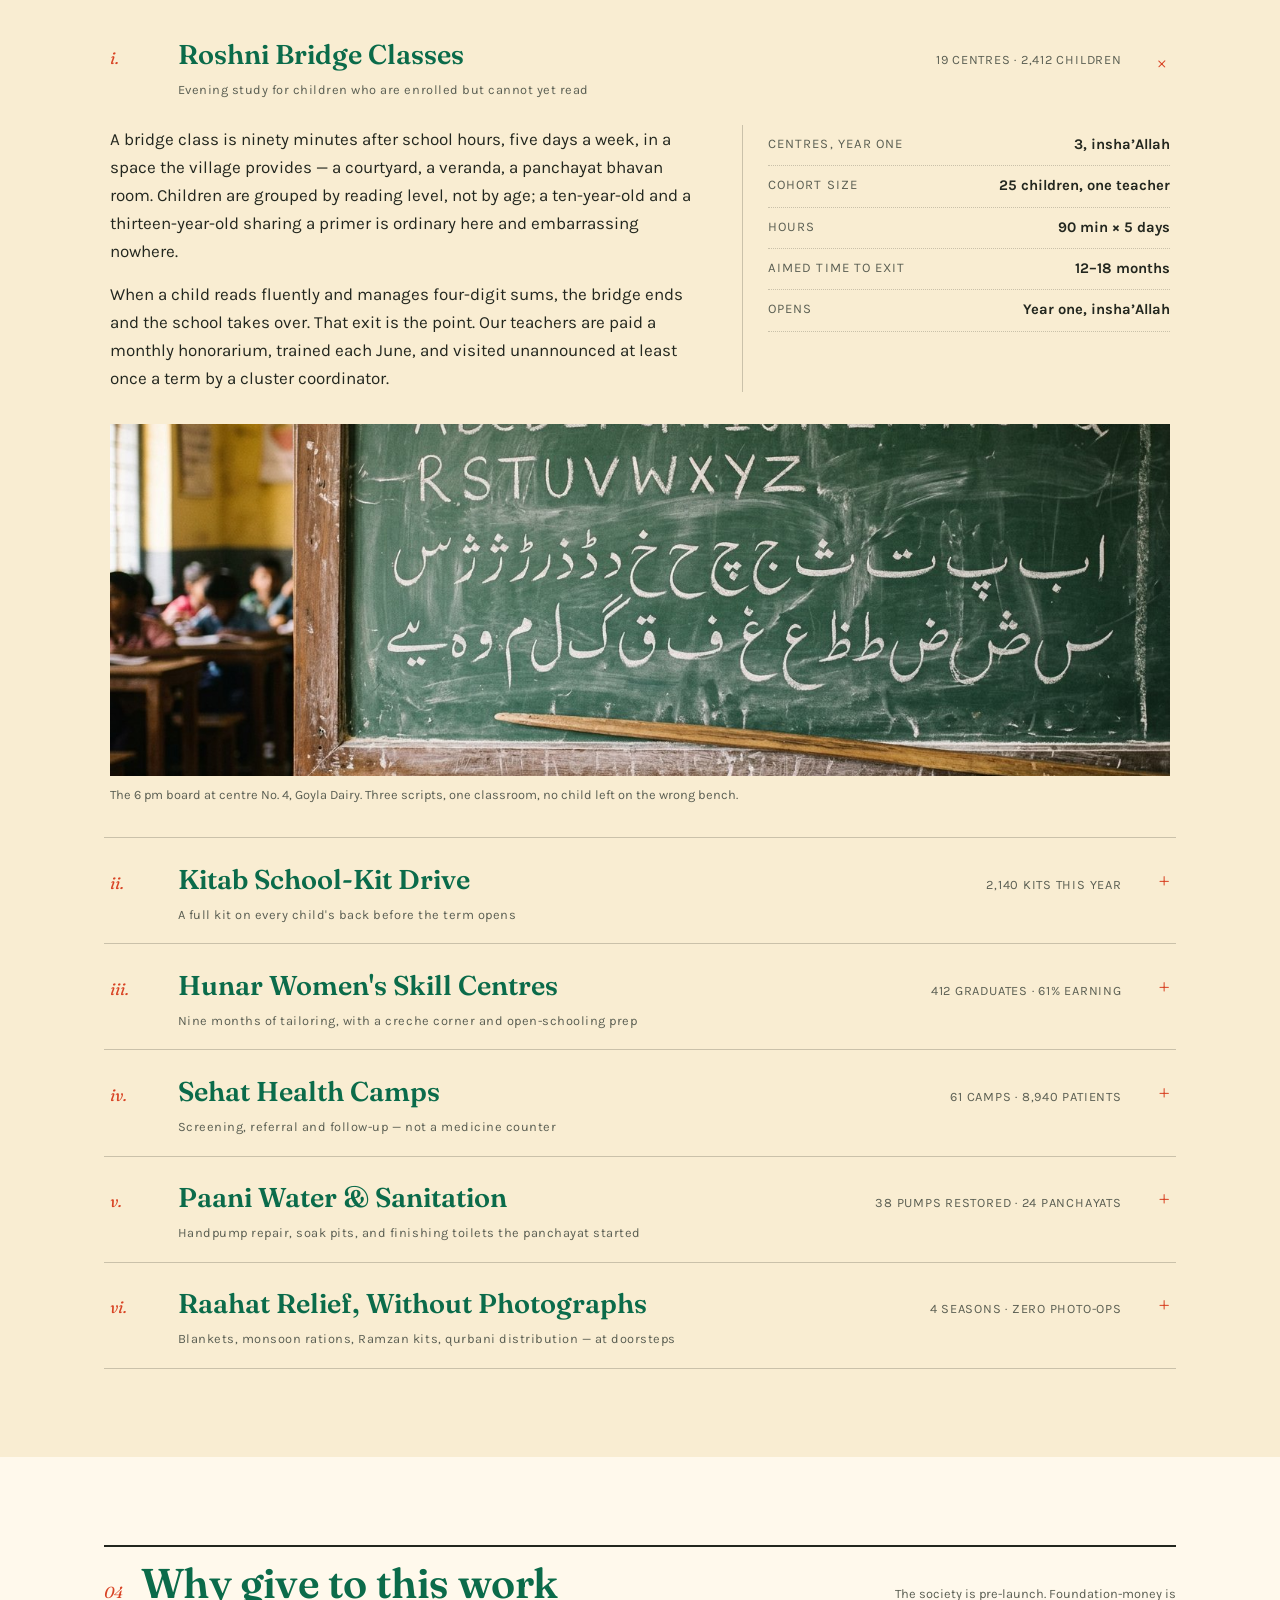
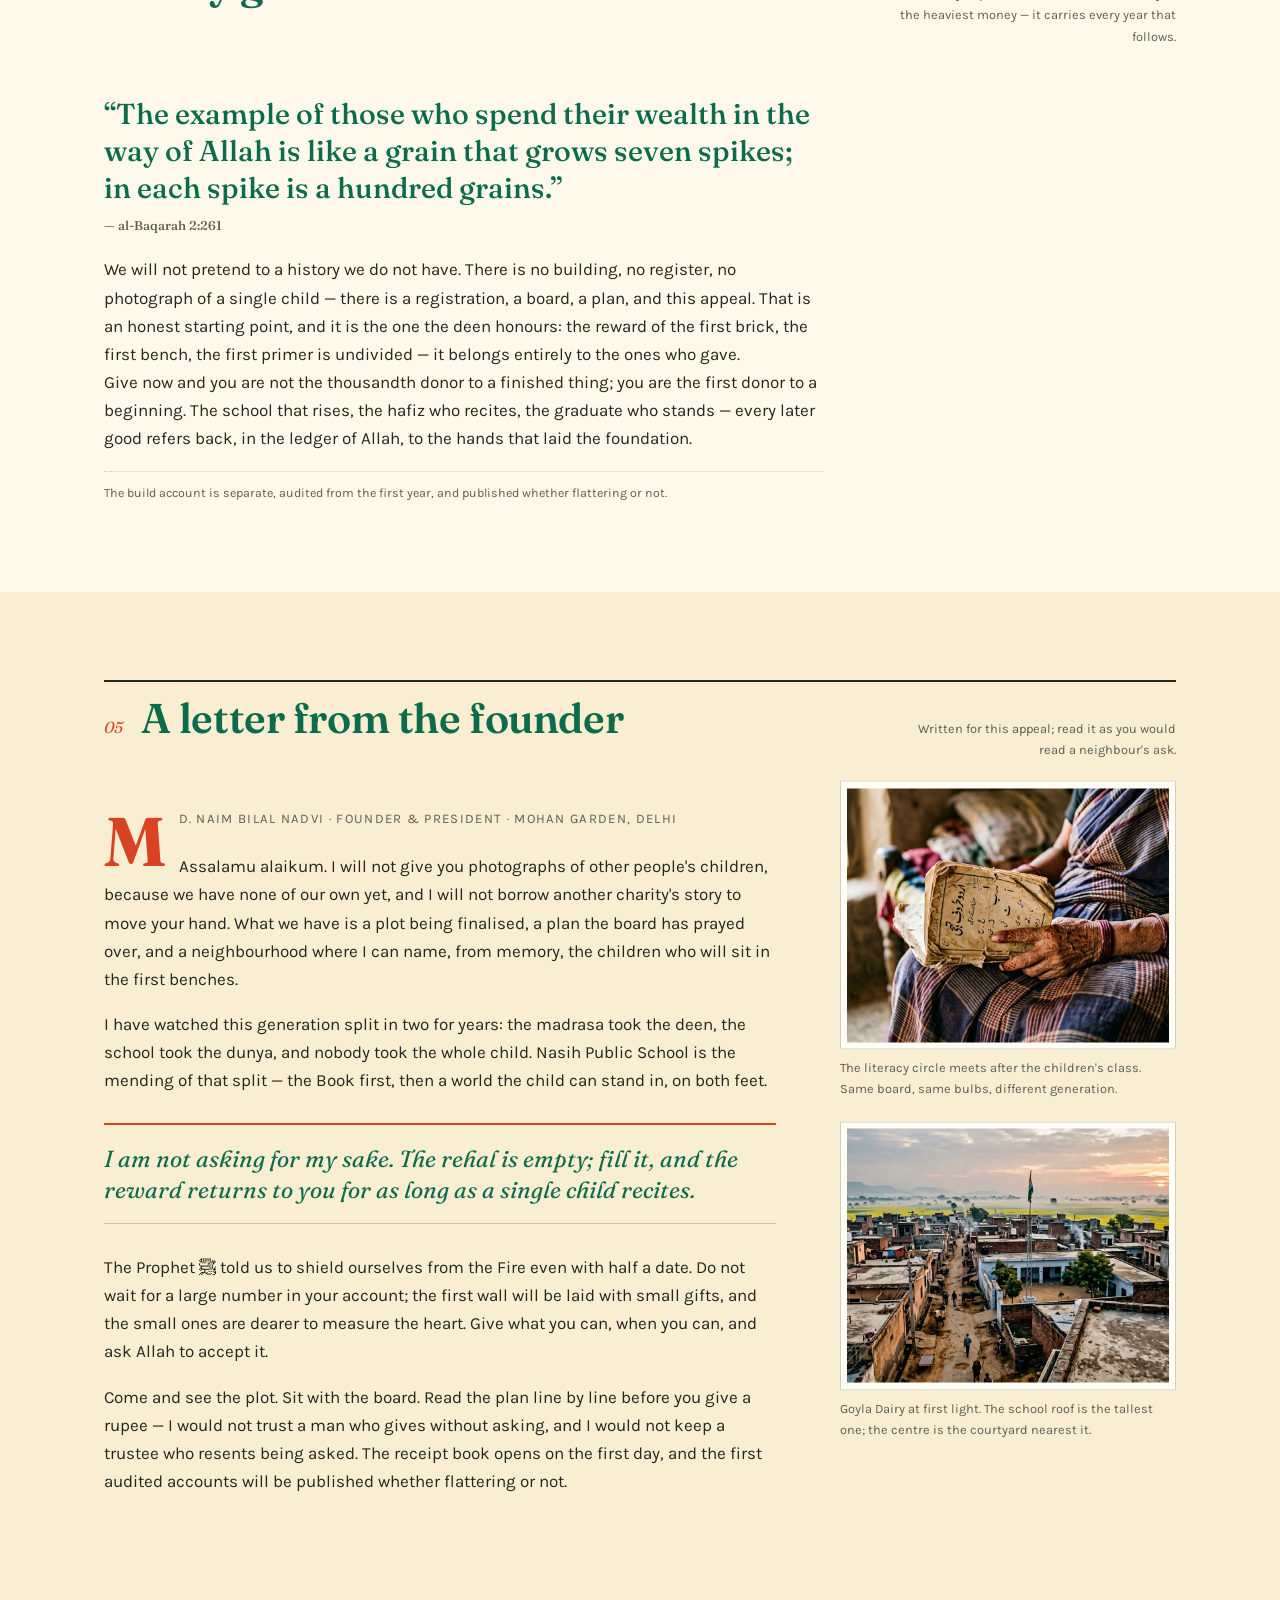
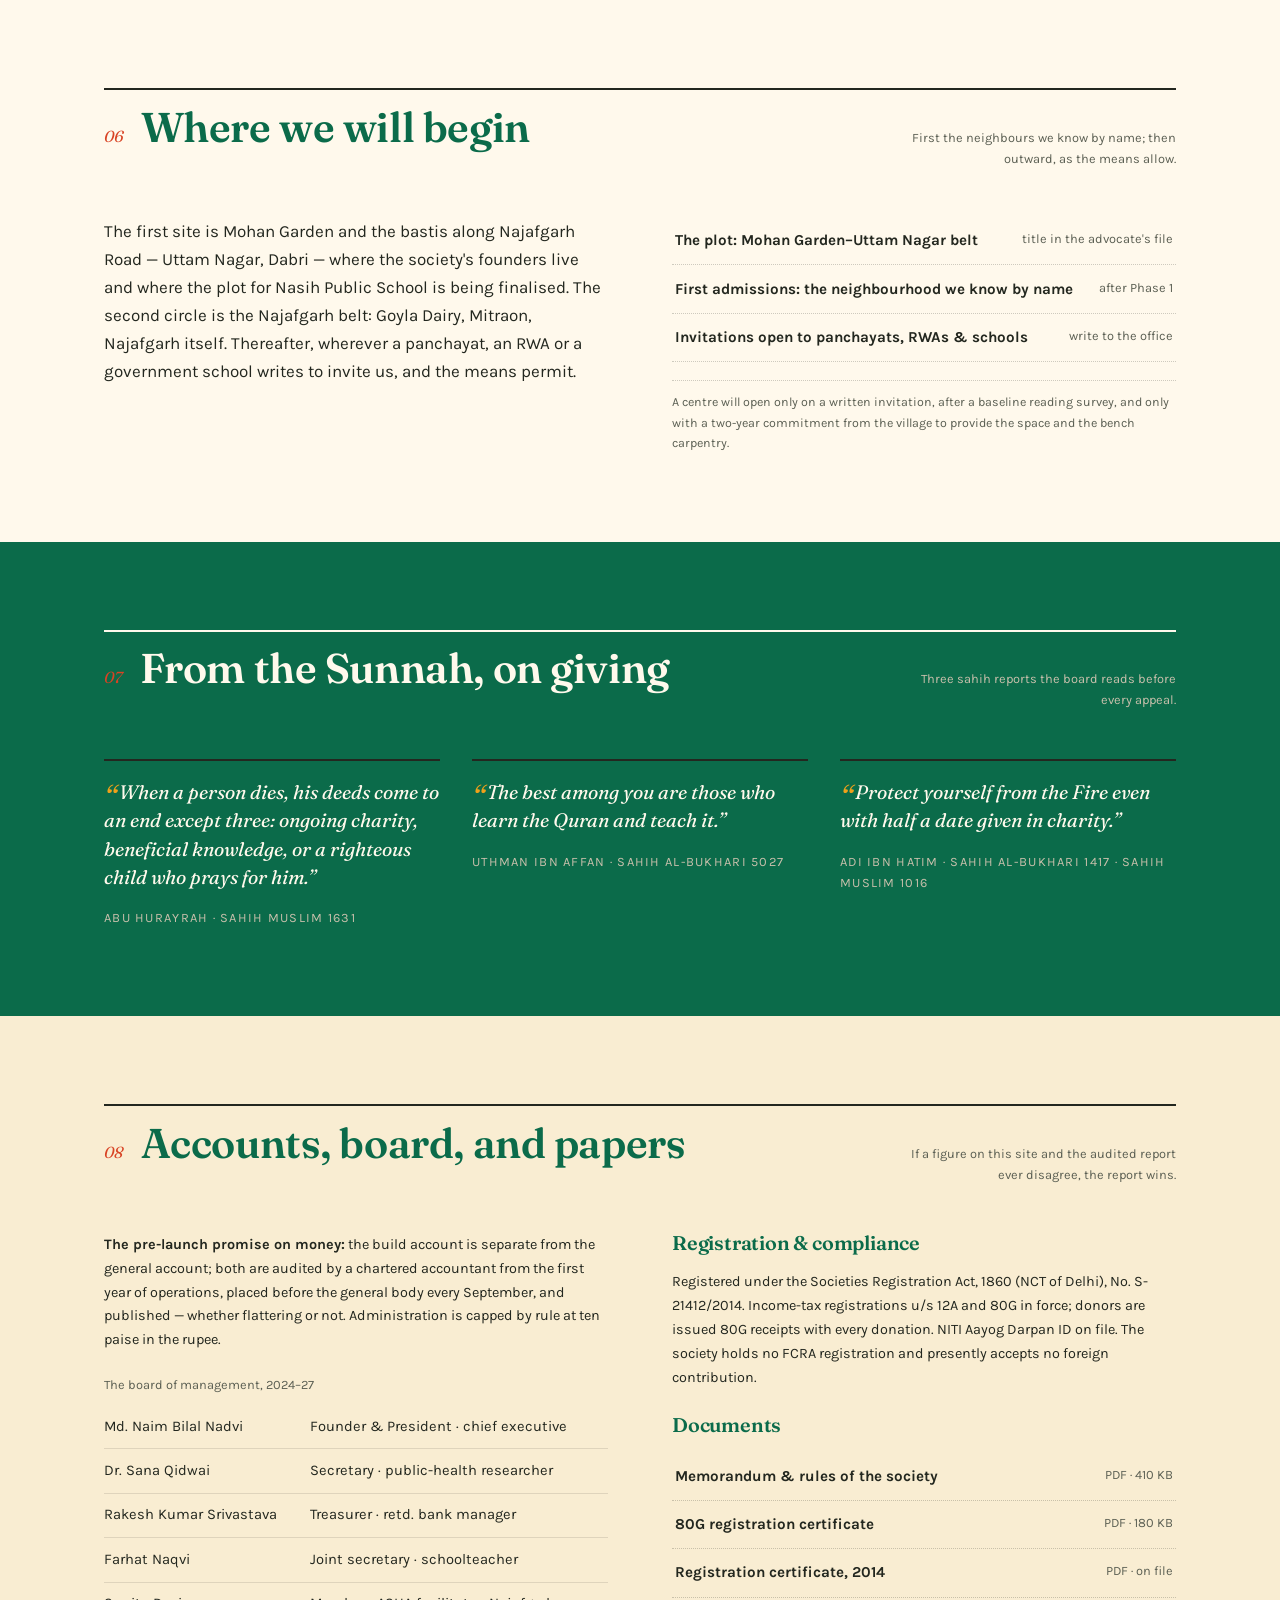
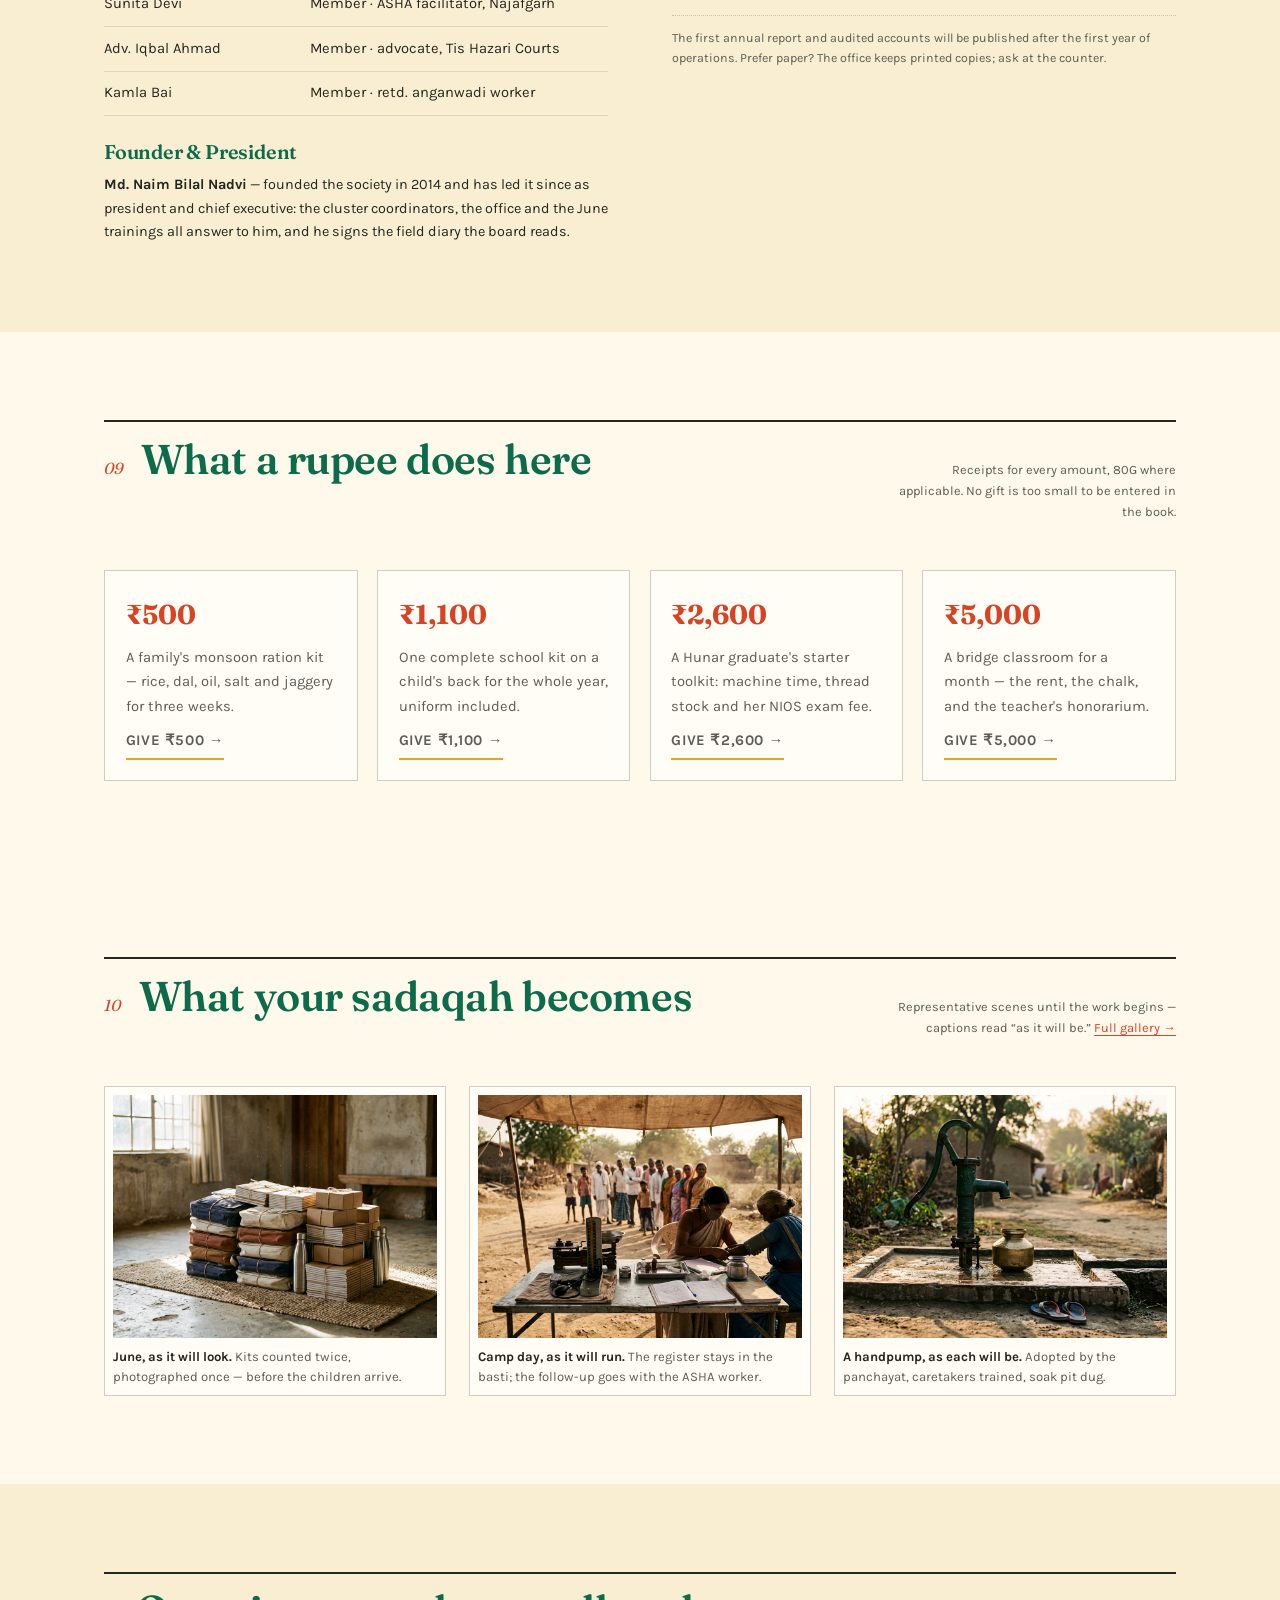
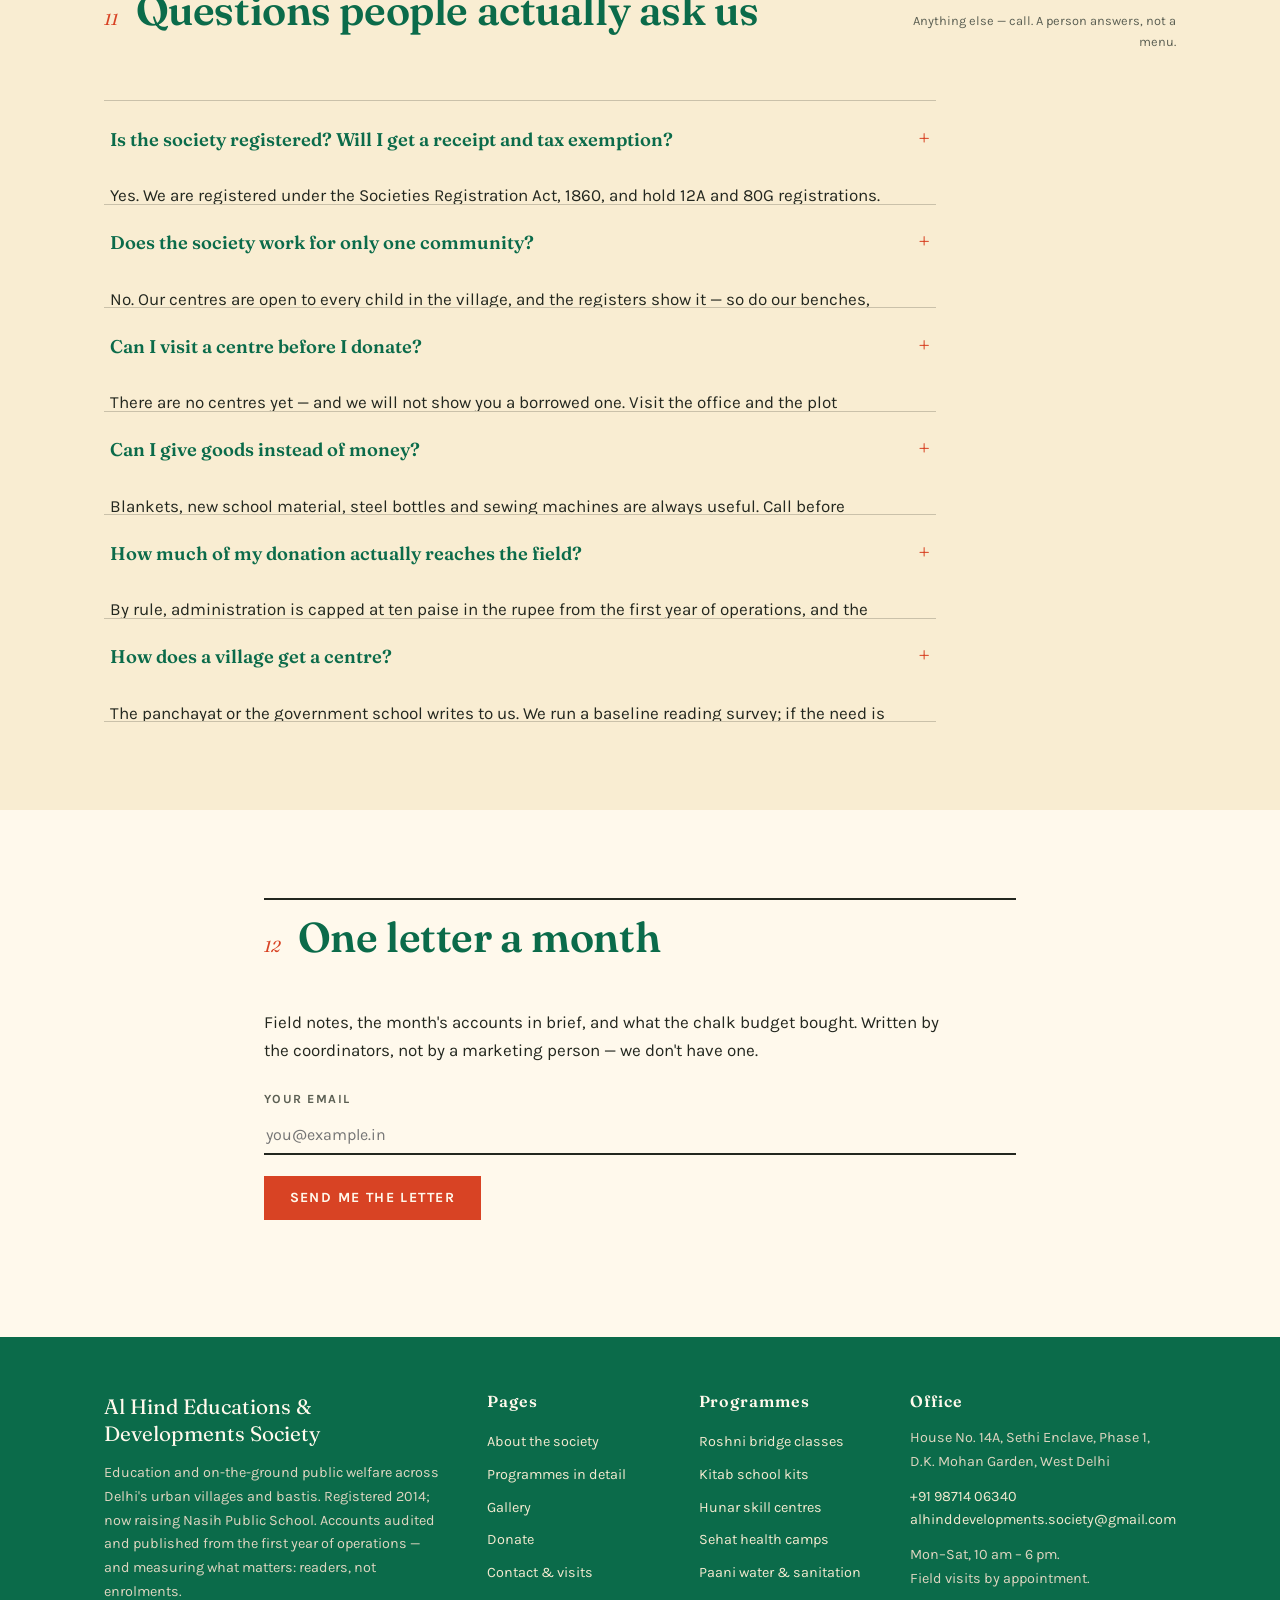
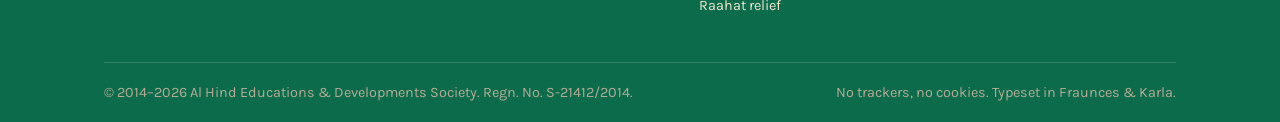
==== commit 5a3d2db0: "Bright palette: vivid emerald, vermilion and marigold on warm white Brand hexes swapped site-wide (r" ====
--- a/index.html
+++ b/index.html
@@ -27,7 +27,7 @@
 <header class="masthead">
   <div class="wrap mast-in">
     <a class="brand" href="index.html">
-      <svg class="mark" viewBox="0 0 64 64" aria-hidden="true"><rect width="64" height="64" fill="#0c352b"/><path d="M14 38V24C14 14 24 10 32 5C40 10 50 14 50 24V38" fill="none" stroke="#f8f4e9" stroke-width="3"/><circle cx="32" cy="24" r="4.5" fill="#b0821f"/><path d="M12 50c7-4 14-4 20 0V38c-7-4-14-4-20 0z" fill="#f8f4e9"/><path d="M52 50c-7-4-14-4-20 0V38c7-4 14-4 20 0z" fill="#f8f4e9"/><path d="M12 57h40" stroke="#a83a28" stroke-width="3"/></svg>
+      <svg class="mark" viewBox="0 0 64 64" aria-hidden="true"><rect width="64" height="64" fill="#0b6b4a"/><path d="M14 38V24C14 14 24 10 32 5C40 10 50 14 50 24V38" fill="none" stroke="#fff9ec" stroke-width="3"/><circle cx="32" cy="24" r="4.5" fill="#f0a11a"/><path d="M12 50c7-4 14-4 20 0V38c-7-4-14-4-20 0z" fill="#fff9ec"/><path d="M52 50c-7-4-14-4-20 0V38c7-4 14-4 20 0z" fill="#fff9ec"/><path d="M12 57h40" stroke="#d84324" stroke-width="3"/></svg>
       <span>
         <span class="brand-name">Al Hind Educations <em>&amp;</em> Developments Society</span>
         <span class="brand-sub">शिक्षा · सेवा · एकता — Mohan Garden, Delhi</span>
--- a/assets/css/style.css
+++ b/assets/css/style.css
@@ -5,17 +5,17 @@
    ========================================================================== */
 
 :root {
-  --paper: #f8f4e9;
-  --paper-deep: #eee6d2;
-  --card: #fdfaf1;
+  --paper: #fff9ec;
+  --paper-deep: #f9edd2;
+  --card: #fffdf6;
   --ink: #23271f;
   --ink-soft: #5b5f53;
-  --indigo: #175244;
-  --indigo-deep: #0c352b;
-  --madder: #a83a28;
-  --madder-deep: #7d2a1c;
-  --ochre: #b0821f;
-  --leaf: #33654c;
+  --indigo: #0c7f57;
+  --indigo-deep: #0b6b4a;
+  --madder: #d84324;
+  --madder-deep: #b03318;
+  --ochre: #f0a11a;
+  --leaf: #2ea06a;
   --line: rgba(35, 39, 31, 0.22);
   --line-soft: rgba(35, 39, 31, 0.12);
   --serif: "Fraunces", "Iowan Old Style", Georgia, "Times New Roman", serif;
@@ -96,10 +96,10 @@
 }
 
 .topbar {
-  background: var(--indigo-deep); color: #d8d3c4;
+  background: var(--indigo-deep); color: #e8e0cc;
   font-size: .8rem;
 }
-.topbar a { color: #e9dfc6; }
+.topbar a { color: #f5ebd3; }
 .topbar-in {
   display: flex; justify-content: space-between; gap: 1rem;
   padding-block: .45rem; flex-wrap: wrap;
@@ -213,7 +213,7 @@
 
 section { padding-block: clamp(3rem, 7vw, 5.5rem); }
 section.tinted { background: var(--paper-deep); }
-section.dark { background: var(--indigo-deep); color: #ddd6c5; }
+section.dark { background: var(--indigo-deep); color: #eae2cf; }
 section.dark h2, section.dark h3 { color: var(--paper); }
 
 .sec-head {
@@ -227,7 +227,7 @@
 .sec-head h2 { font-size: clamp(1.7rem, 3.4vw, 2.6rem); }
 .sec-head .sec-note { margin-left: auto; font-size: .8rem; color: var(--ink-soft); max-width: 22em; text-align: right; }
 section.dark .sec-head { border-top-color: var(--paper); }
-section.dark .sec-head .sec-note { color: #b7b0a0; }
+section.dark .sec-head .sec-note { color: #c9c0ac; }
 
 /* ---------- mission ---------- */
 
@@ -337,7 +337,7 @@
   color: var(--paper);
 }
 .voice blockquote::before { content: "“"; color: var(--ochre); font-size: 1.6em; line-height: 0; vertical-align: -0.3em; margin-right: .1em; }
-.voice cite { display: block; margin-top: 1rem; font-style: normal; font-size: .8rem; letter-spacing: .1em; text-transform: uppercase; color: #b7b0a0; }
+.voice cite { display: block; margin-top: 1rem; font-style: normal; font-size: .8rem; letter-spacing: .1em; text-transform: uppercase; color: #c9c0ac; }
 
 /* ---------- transparency ---------- */
 
@@ -433,7 +433,7 @@
 
 /* ---------- footer ---------- */
 
-footer { background: var(--indigo-deep); color: #cfc8b6; margin-top: 0; }
+footer { background: var(--indigo-deep); color: #ded5c0; margin-top: 0; }
 .foot-grid {
   display: grid; grid-template-columns: 2fr 1fr 1fr 1.4fr;
   gap: 2.5rem; padding-block: 3.5rem 2.5rem;
@@ -443,12 +443,12 @@
 footer p, footer li { font-size: .9rem; }
 footer ul { list-style: none; }
 footer li { padding-block: .28rem; }
-footer a { color: #e5dcc2; text-decoration: none; }
+footer a { color: #f3e9cf; text-decoration: none; }
 footer a:hover { color: var(--ochre); }
 .foot-base {
   border-top: 1px solid rgba(245, 239, 225, .18);
   padding-block: 1.1rem; display: flex; justify-content: space-between; gap: 1rem; flex-wrap: wrap;
-  font-size: .78rem; color: #a49d8c;
+  font-size: .78rem; color: #b5ac97;
 }
 
 /* ---------- page hero for inner pages ---------- */
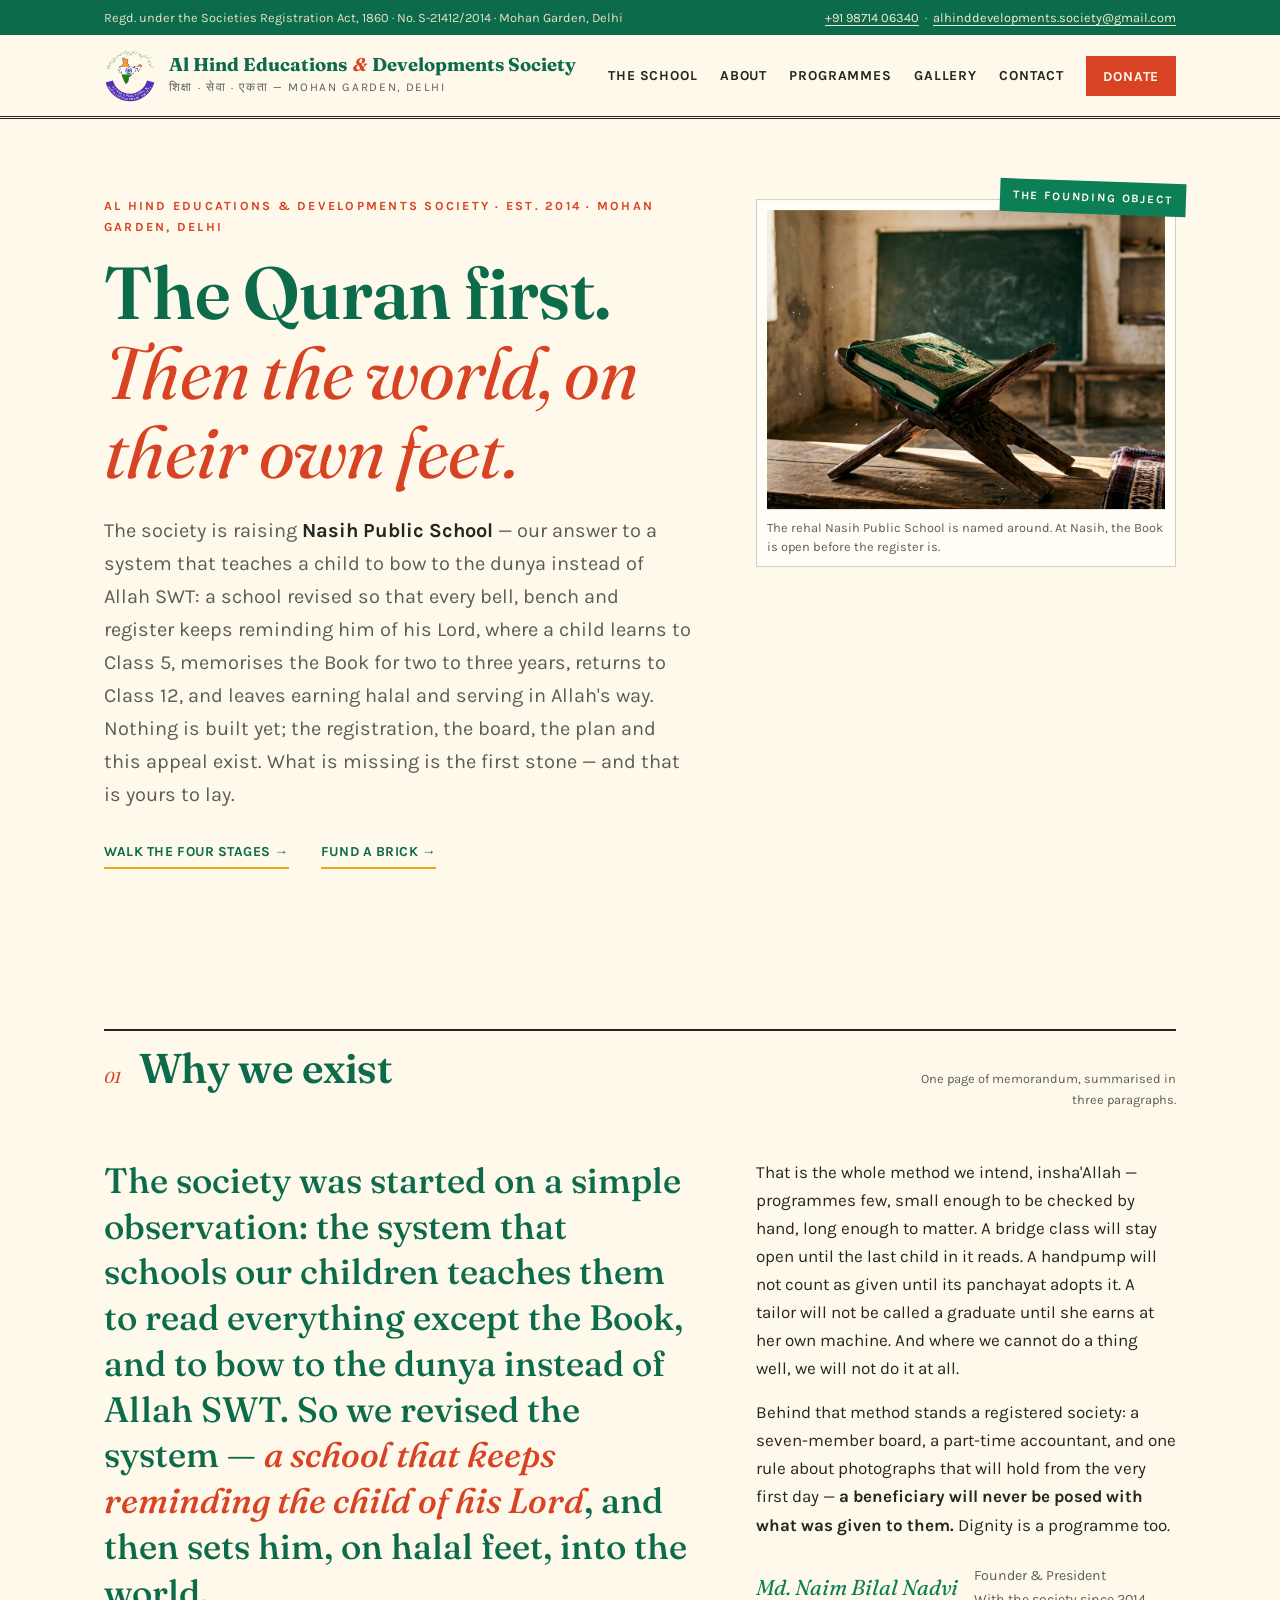
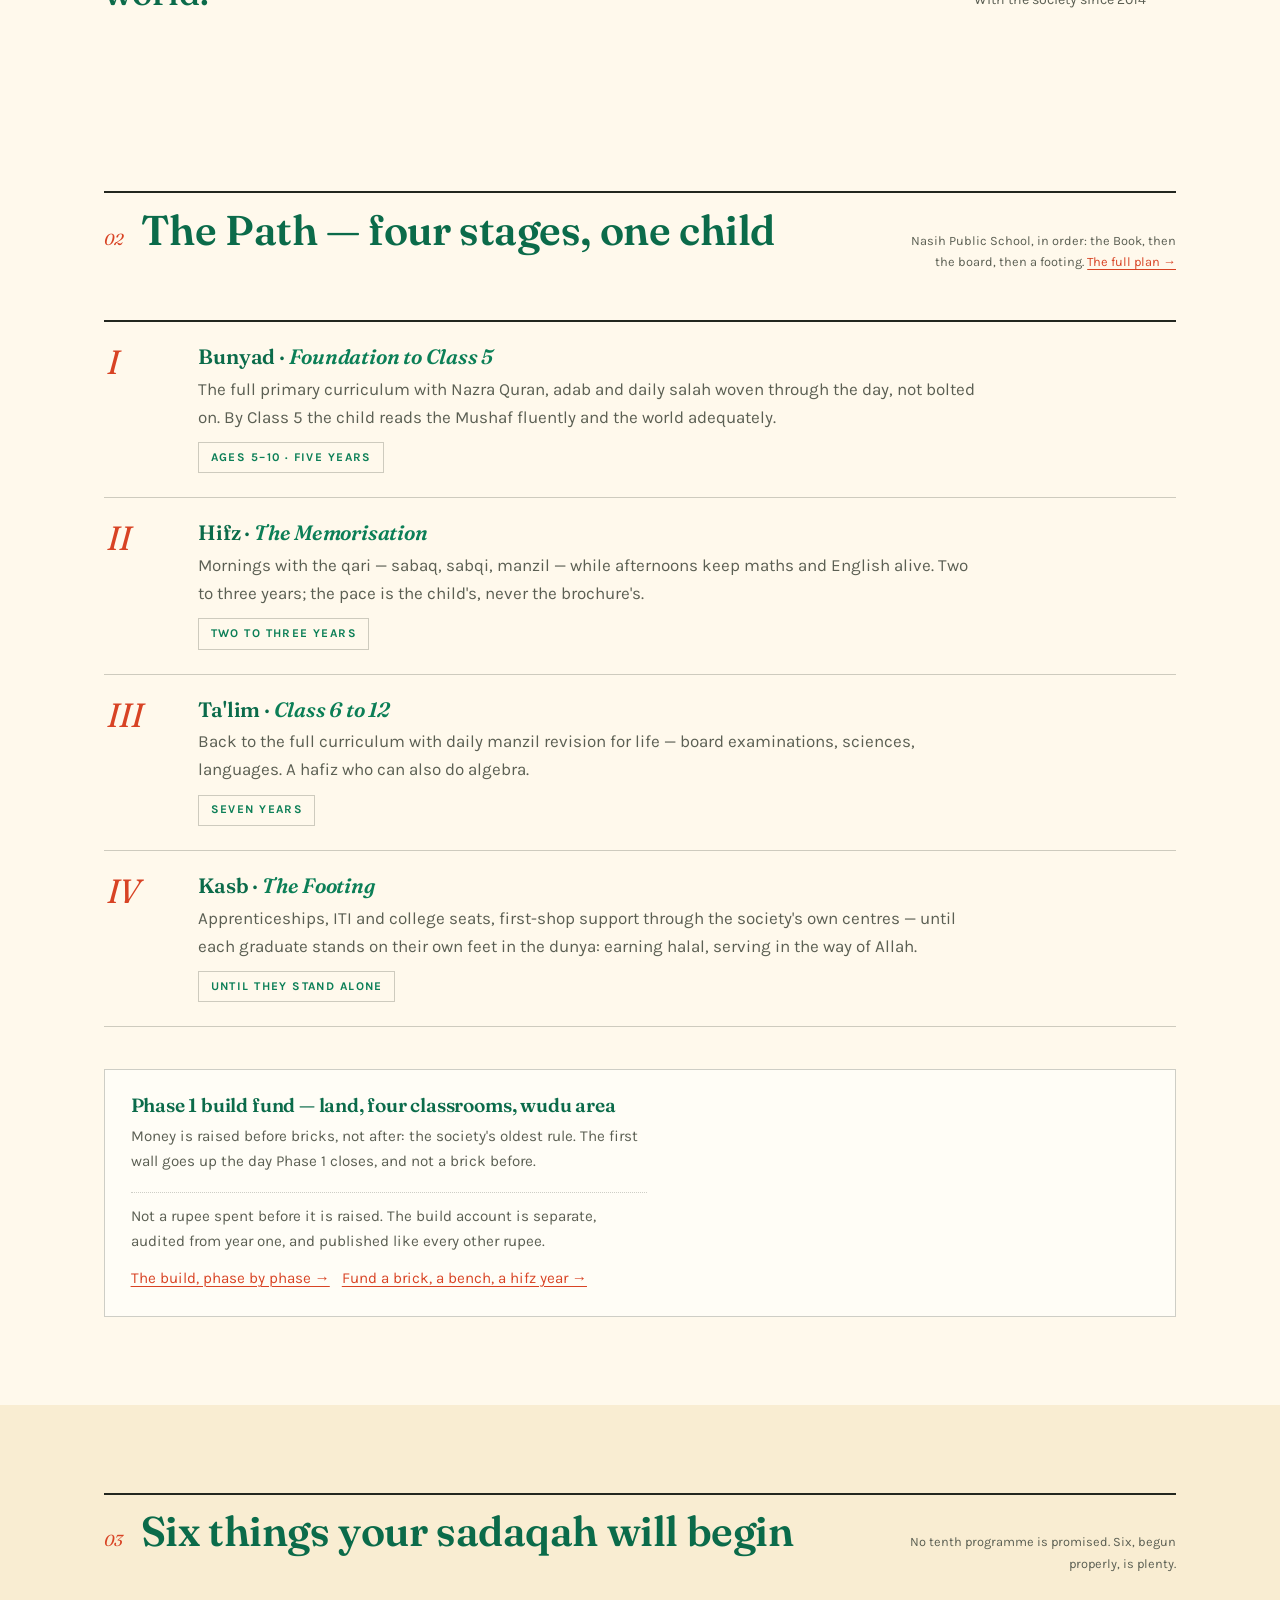
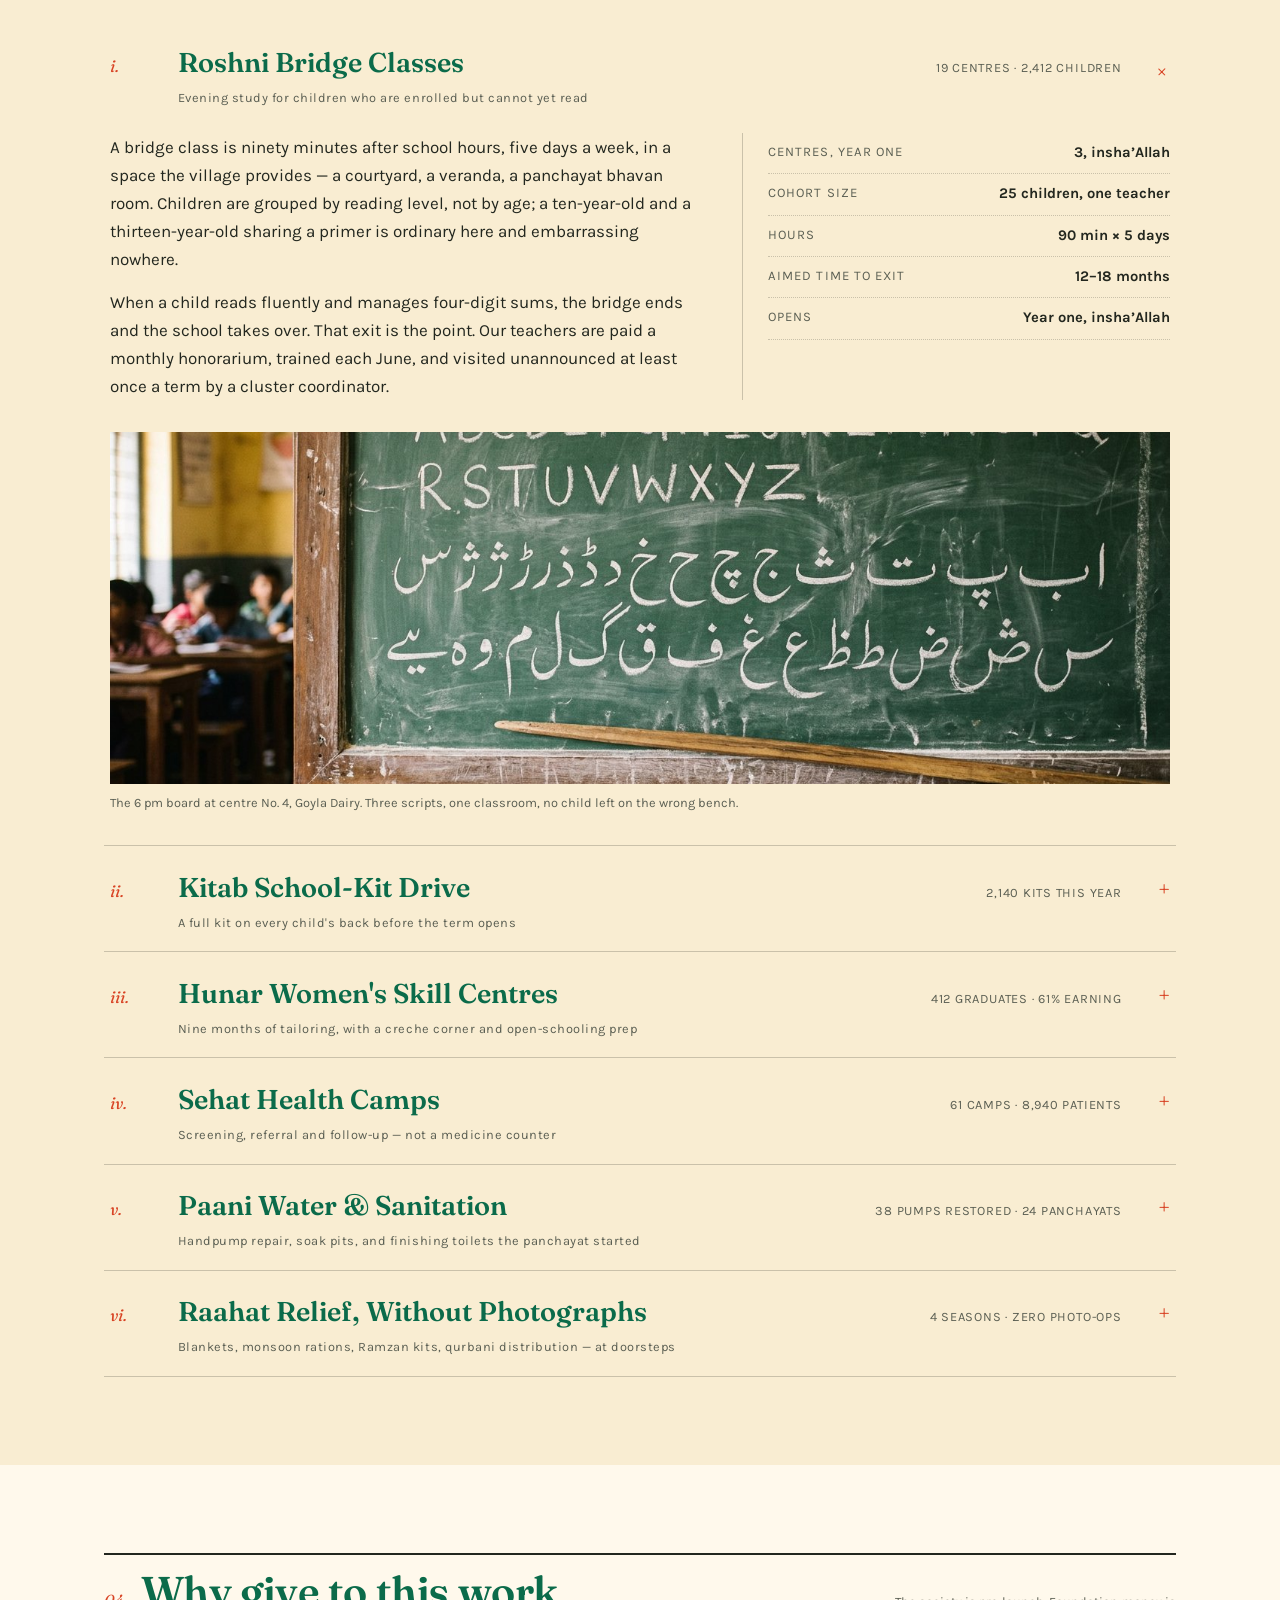
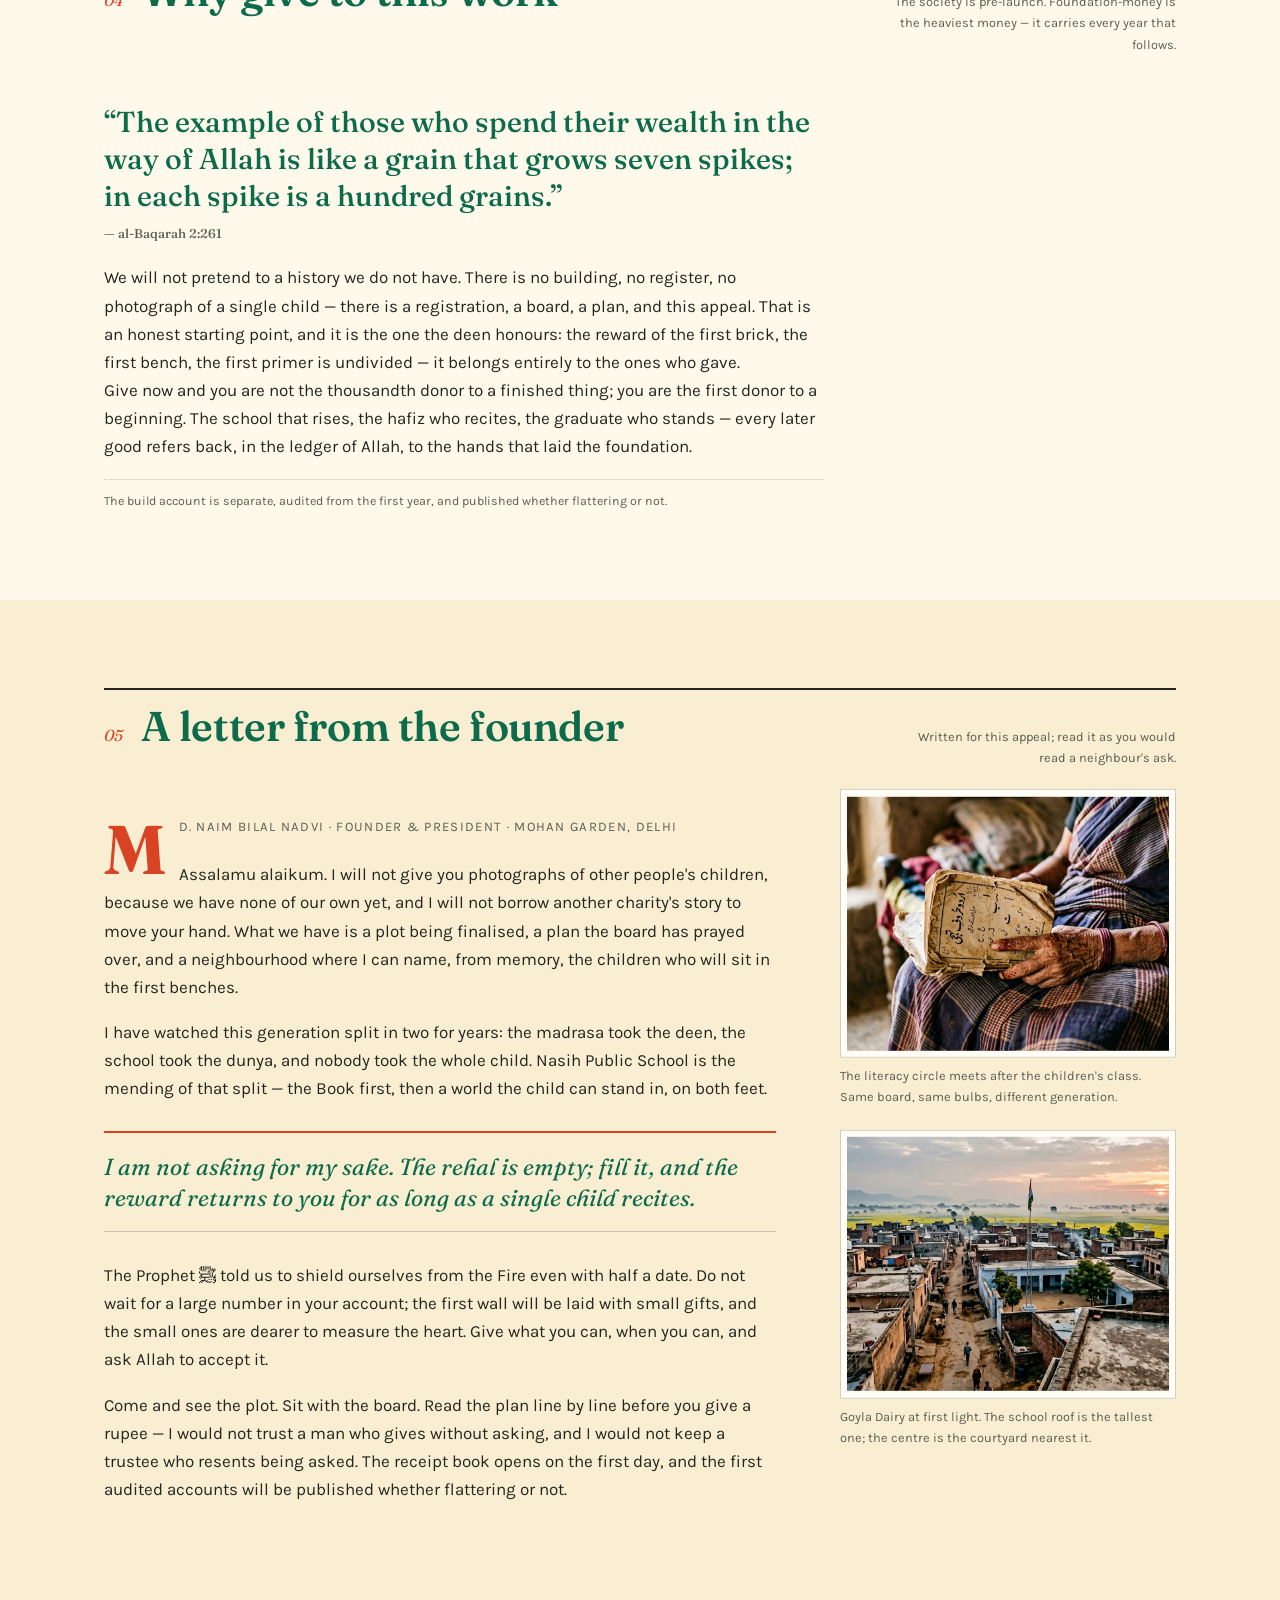
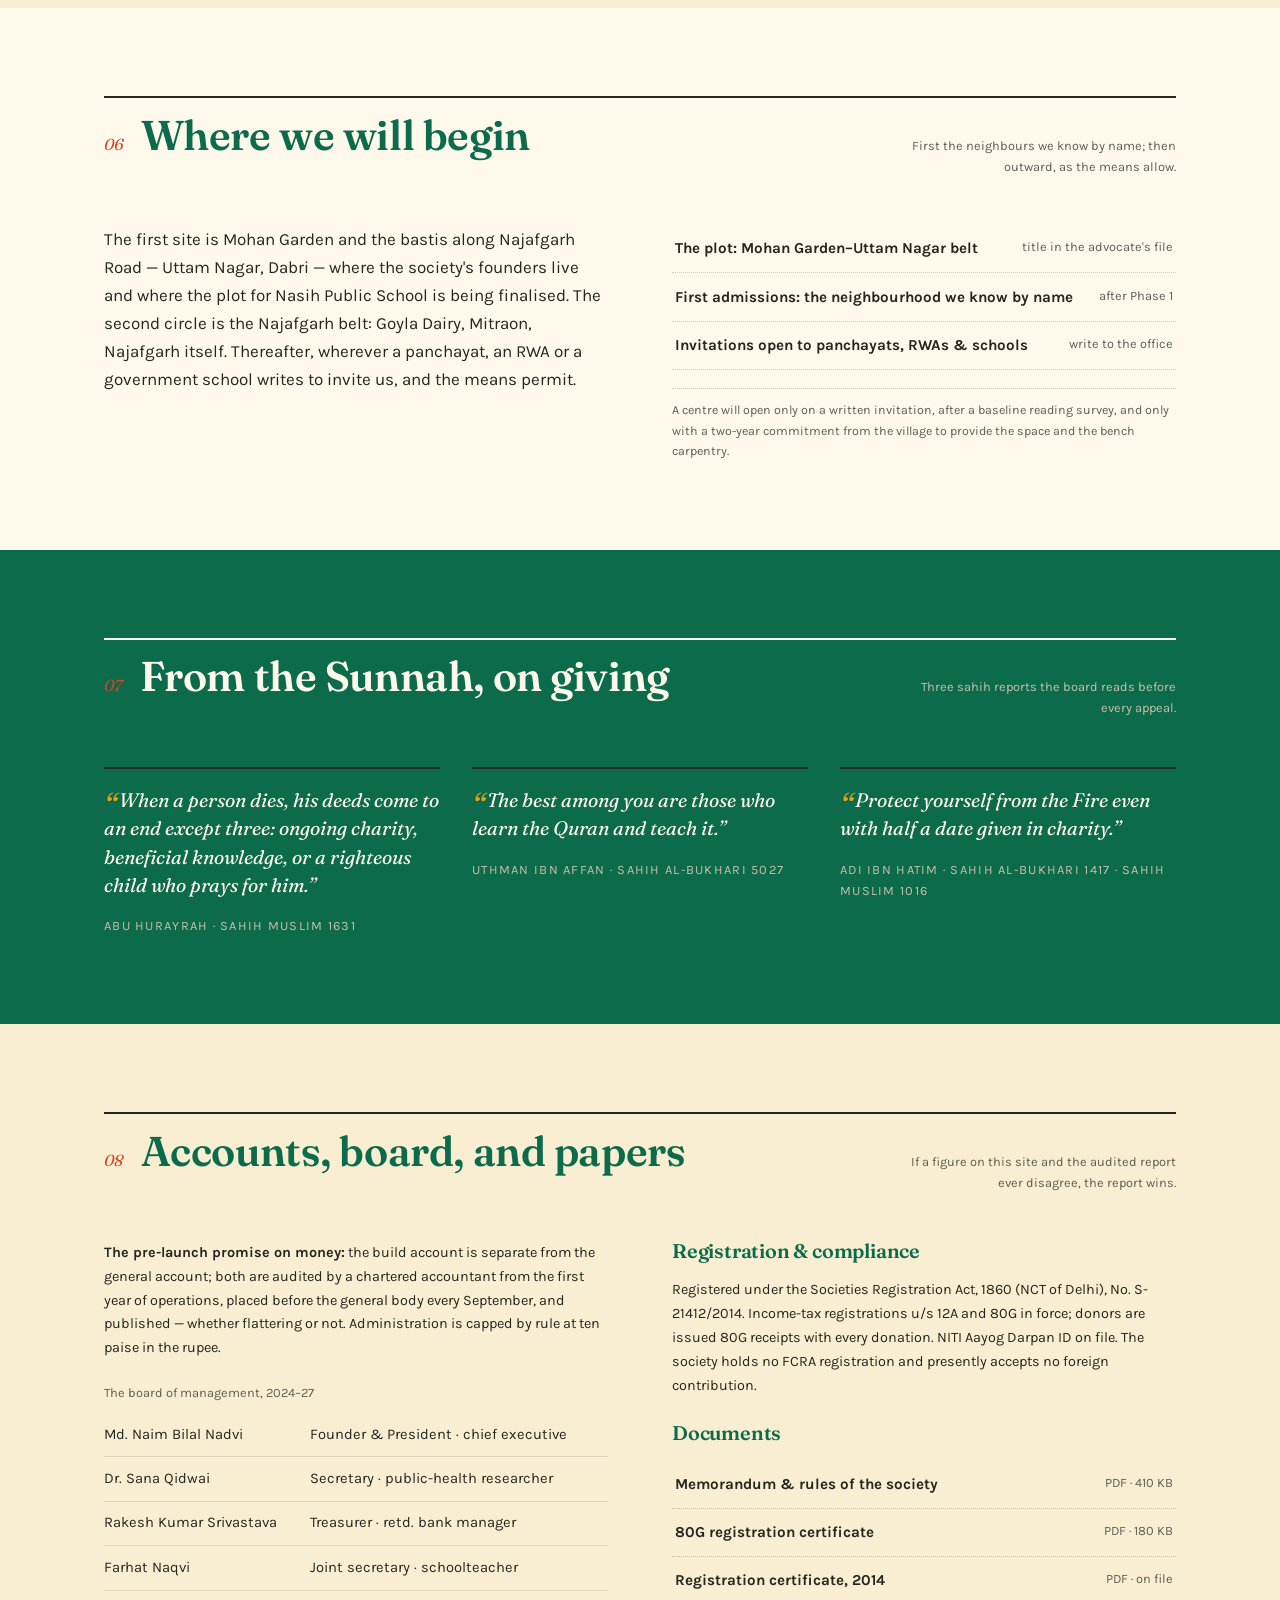
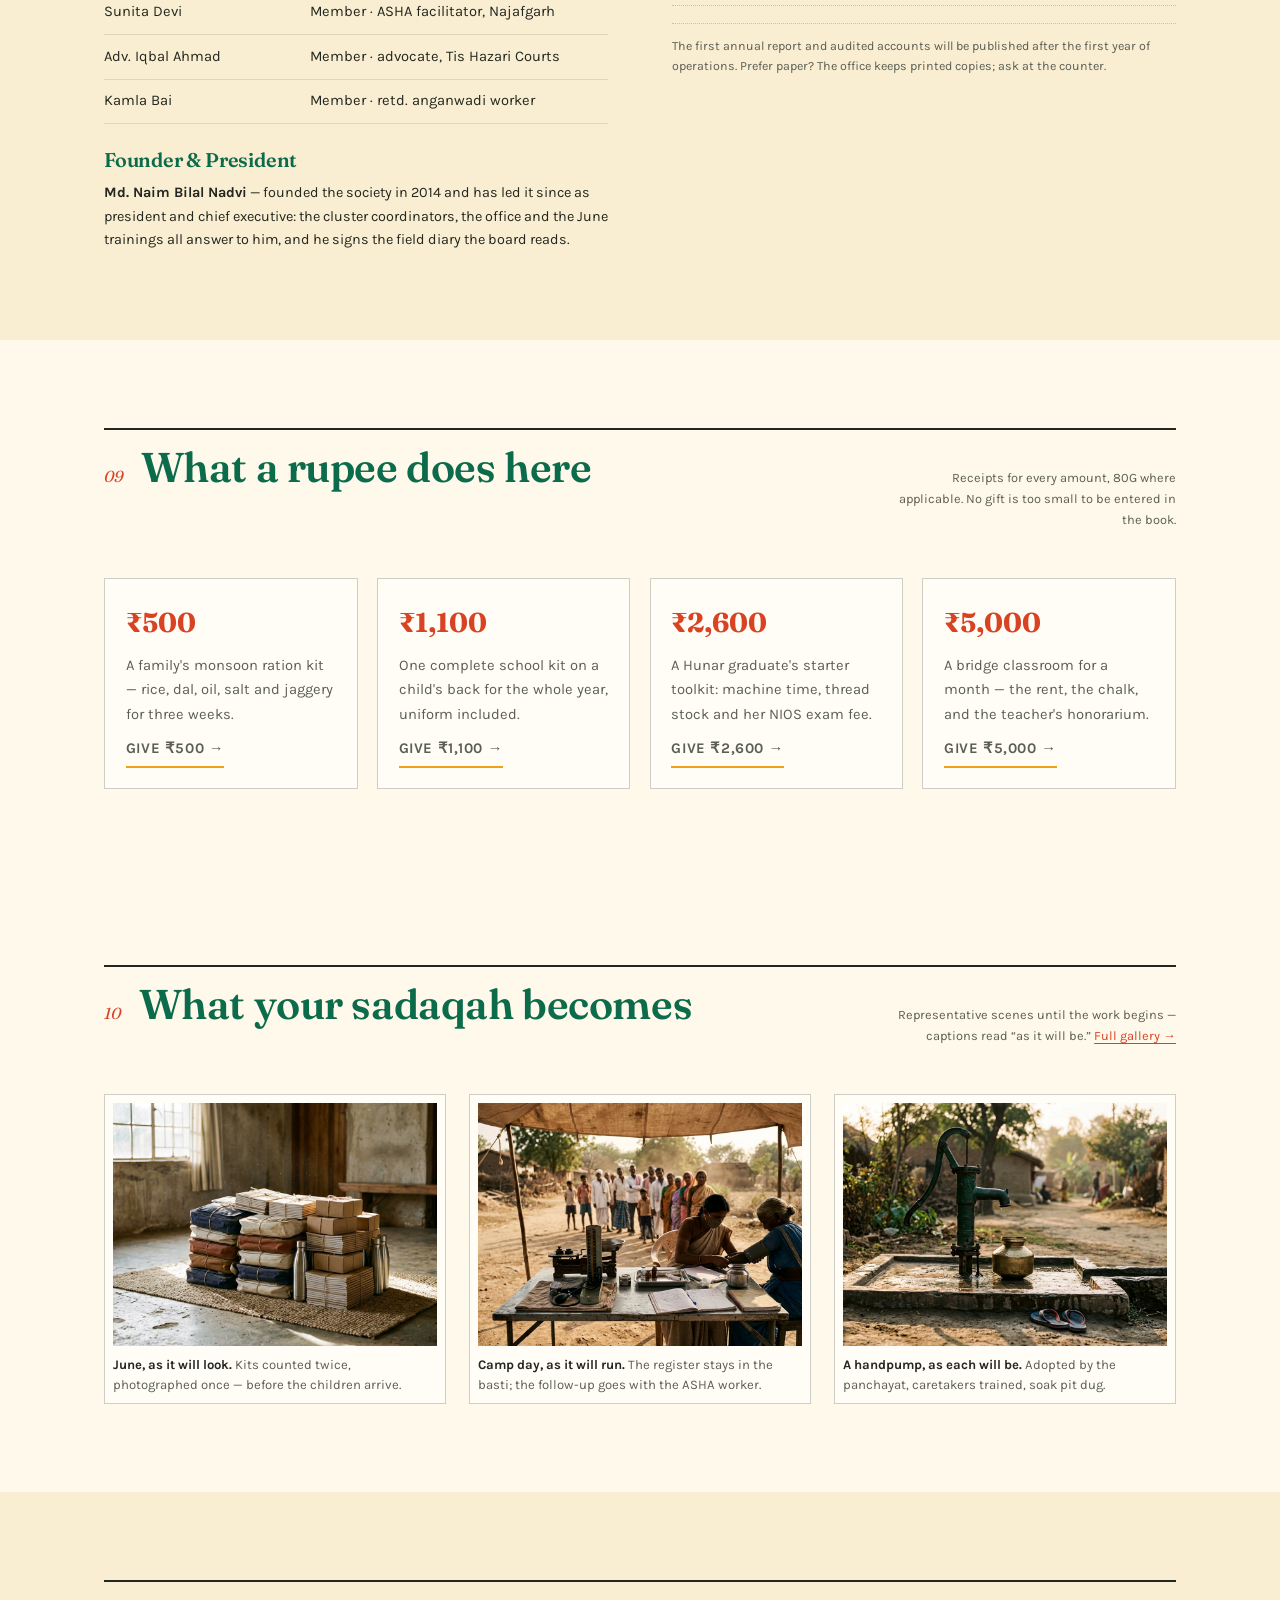
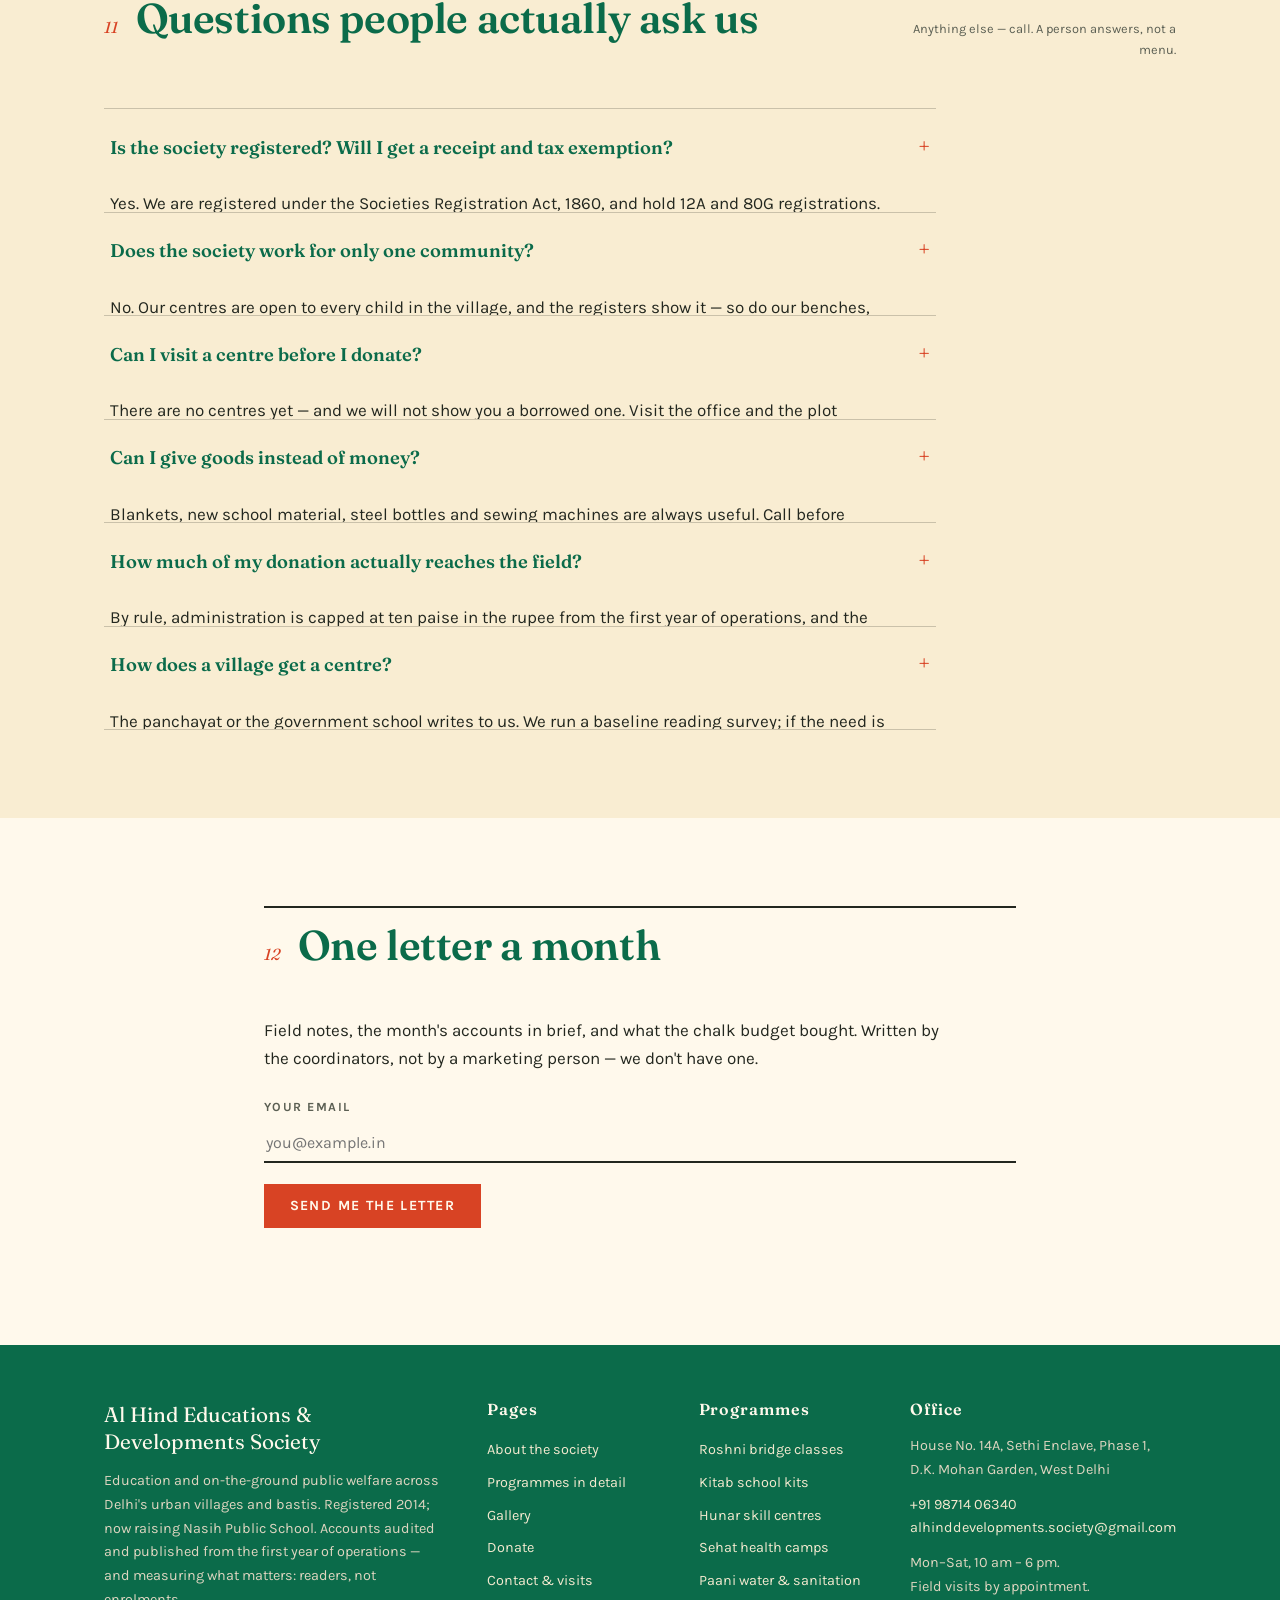
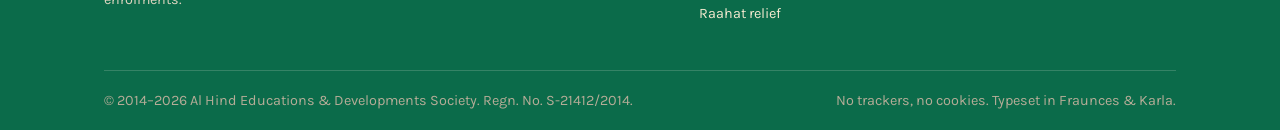
==== commit 54ae654f: "Adopt the society's real seal as logo and favicon The invented book mark is replaced by a reconstruc" ====
--- a/index.html
+++ b/index.html
@@ -5,10 +5,10 @@
 <meta name="viewport" content="width=device-width, initial-scale=1">
 <title>Al Hind Educations &amp; Developments Society — Education and public welfare, Mohan Garden, Delhi</title>
 <meta name="description" content="Al Hind Educations & Developments Society is a Mohan Garden, Delhi-based welfare society running bridge classrooms, school-kit drives, women's skill centres, health camps and relief work across Delhi's urban villages and bastis since 2014.">
-<link rel="icon" type="image/svg+xml" href="assets/favicon.svg">
+<link rel="icon" type="image/png" href="assets/img/india-map.png">
 <link rel="preconnect" href="https://fonts.googleapis.com">
 <link rel="preconnect" href="https://fonts.gstatic.com" crossorigin>
-<link href="https://fonts.googleapis.com/css2?family=Fraunces:ital,opsz,wght@0,9..144,400..700;1,9..144,400..700&family=Karla:ital,wght@0,400..700;1,400..700&display=swap" rel="stylesheet">
+<link href="https://fonts.googleapis.com/css2?family=Fraunces:ital,opsz,wght@0,9..144,400..700;1,9..144,400..700&family=Karla:ital,wght@0,400..700;1,400..700&family=Noto+Nastaliq+Urdu:wght@400..700&display=swap" rel="stylesheet">
 <link rel="stylesheet" href="assets/css/style.css">
 </head>
 <body data-rail>
@@ -27,7 +27,7 @@
 <header class="masthead">
   <div class="wrap mast-in">
     <a class="brand" href="index.html">
-      <svg class="mark" viewBox="0 0 64 64" aria-hidden="true"><rect width="64" height="64" fill="#0b6b4a"/><path d="M14 38V24C14 14 24 10 32 5C40 10 50 14 50 24V38" fill="none" stroke="#fff9ec" stroke-width="3"/><circle cx="32" cy="24" r="4.5" fill="#f0a11a"/><path d="M12 50c7-4 14-4 20 0V38c-7-4-14-4-20 0z" fill="#fff9ec"/><path d="M52 50c-7-4-14-4-20 0V38c7-4 14-4 20 0z" fill="#fff9ec"/><path d="M12 57h40" stroke="#d84324" stroke-width="3"/></svg>
+      <svg class="mark" viewBox="0 0 200 200" role="img" aria-label="Seal of the society: the map of India in saffron, white and green with the Ashoka chakra, ringed by its name in Urdu and English"><defs><path id="arc-ur" d="M 14 100 A 86 86 0 0 1 186 100"/><path id="arc-e1" d="M 20 100 A 80 80 0 0 0 180 100"/><path id="arc-e2" d="M 7 100 A 93 93 0 0 0 193 100"/></defs><path d="M 193.7 125.1 A 97 97 0 0 1 6.3 125.1 L 34.3 117.6 A 68 68 0 0 0 165.7 117.6 Z" fill="#5530b2"/><image href="assets/img/india-map.png" x="54" y="30" width="92" height="100" preserveAspectRatio="xMidYMid meet"/><text font-family="'Noto Nastaliq Urdu', serif" font-size="11.5" fill="#178a3a"><textPath href="#arc-ur" startOffset="50%" text-anchor="middle">الہند ایجوکیشنل اینڈ سوشل ڈیولپمنٹ سوسائٹی (رجسٹرڈ)</textPath></text><text font-family="Karla, sans-serif" font-weight="700" font-size="11" letter-spacing="1" fill="#fff9ec"><textPath href="#arc-e1" startOffset="50%" text-anchor="middle">AL-HIND EDUCATIONAL &amp;</textPath></text><text font-family="Karla, sans-serif" font-weight="700" font-size="11" letter-spacing="1" fill="#fff9ec"><textPath href="#arc-e2" startOffset="50%" text-anchor="middle">SOCIAL DEVELOPMENT SOCIETY</textPath></text></svg>
       <span>
         <span class="brand-name">Al Hind Educations <em>&amp;</em> Developments Society</span>
         <span class="brand-sub">शिक्षा · सेवा · एकता — Mohan Garden, Delhi</span>
--- a/assets/css/style.css
+++ b/assets/css/style.css
@@ -121,7 +121,7 @@
 }
 
 .brand { display: flex; align-items: center; gap: .8rem; text-decoration: none; color: inherit; }
-.brand .mark { width: 44px; height: 44px; flex: none; }
+.brand .mark { width: 52px; height: 52px; flex: none; }
 .brand-name {
   font-family: var(--serif); font-weight: 700; font-size: 1.16rem;
   color: var(--indigo-deep); line-height: 1.15; display: block;
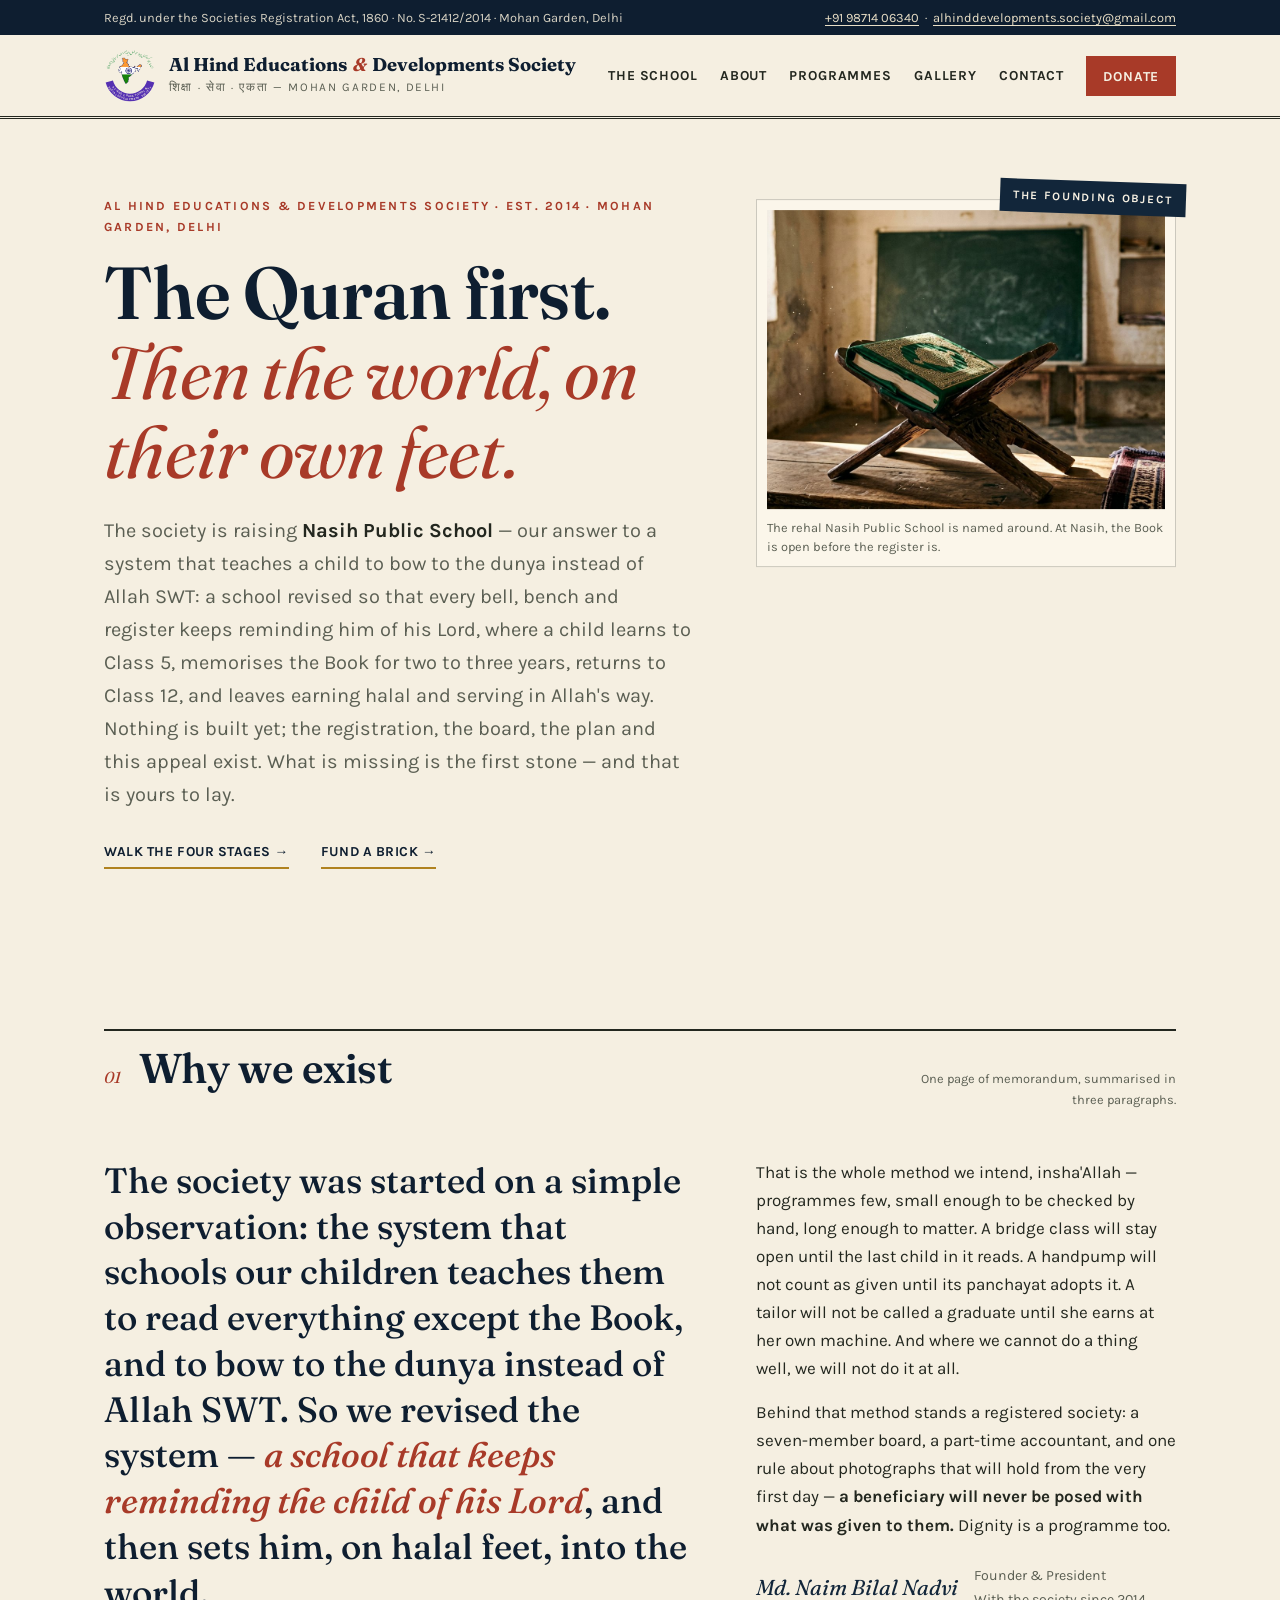
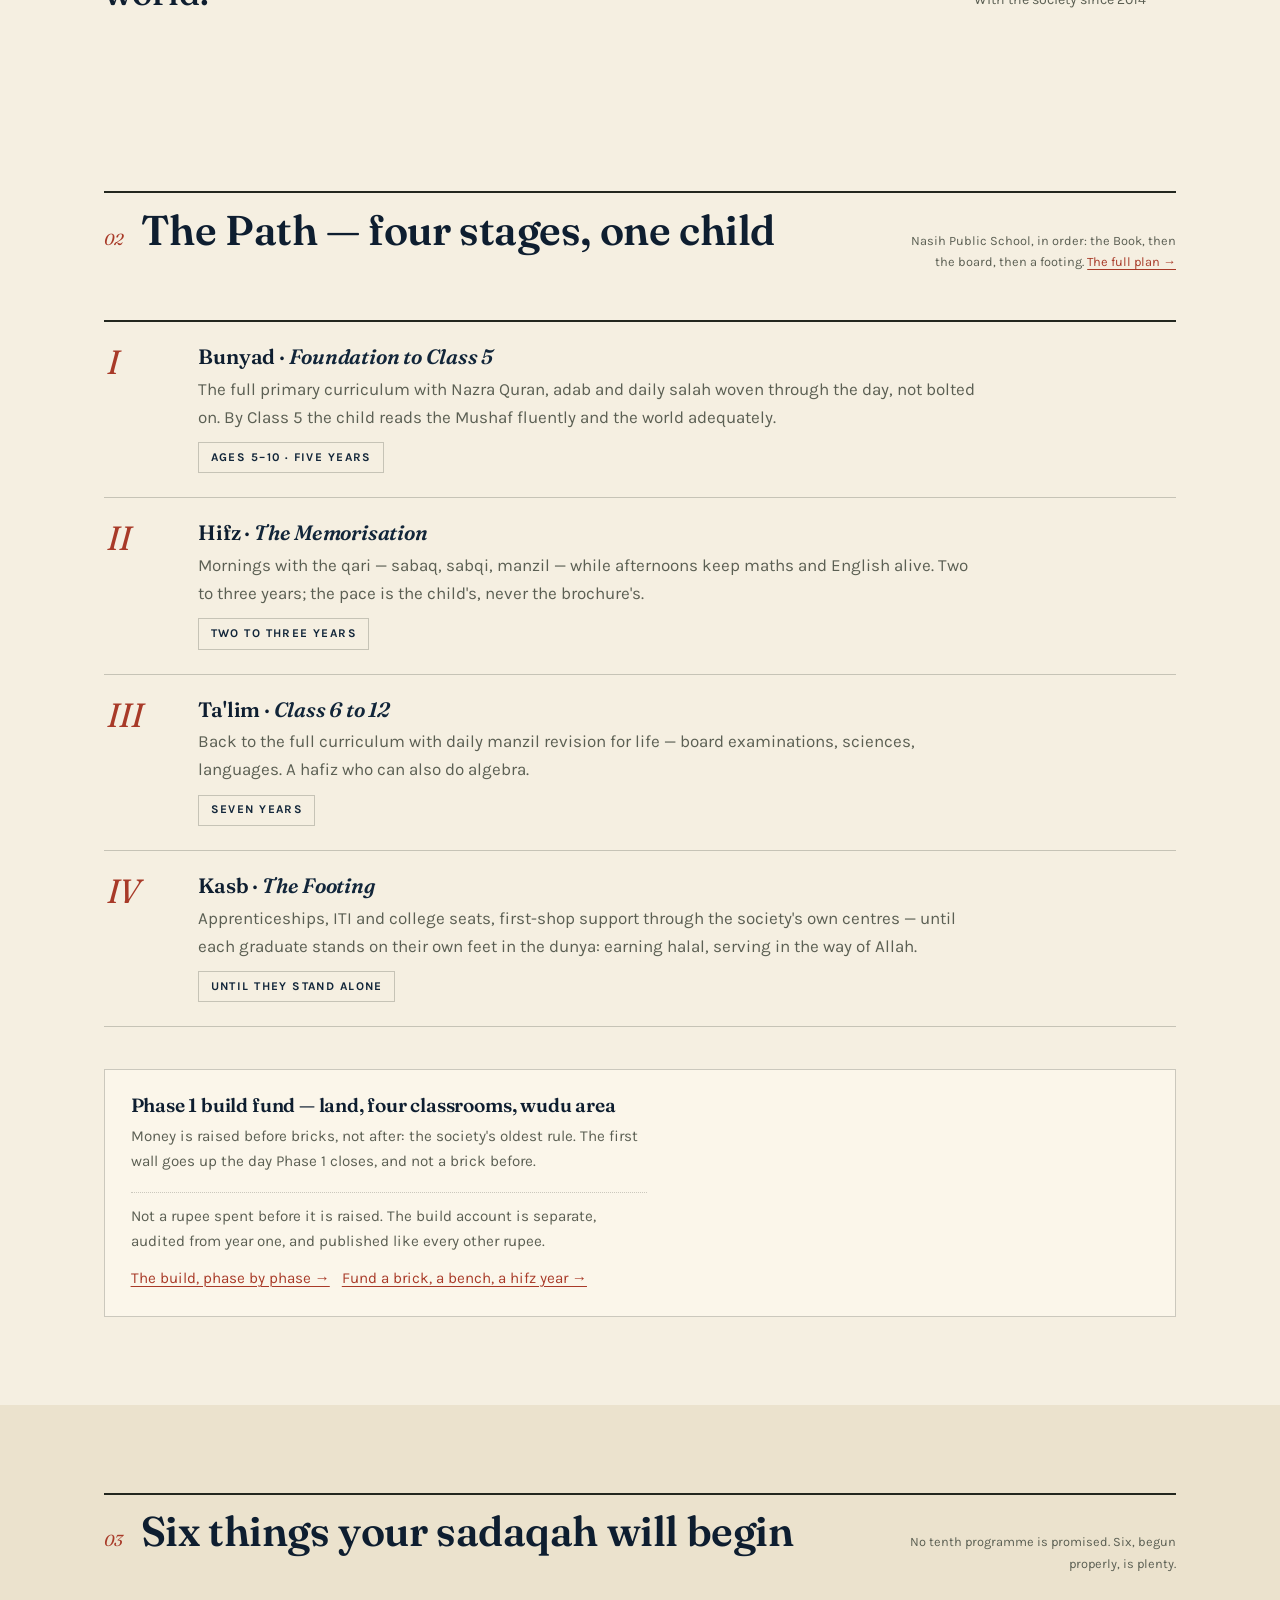
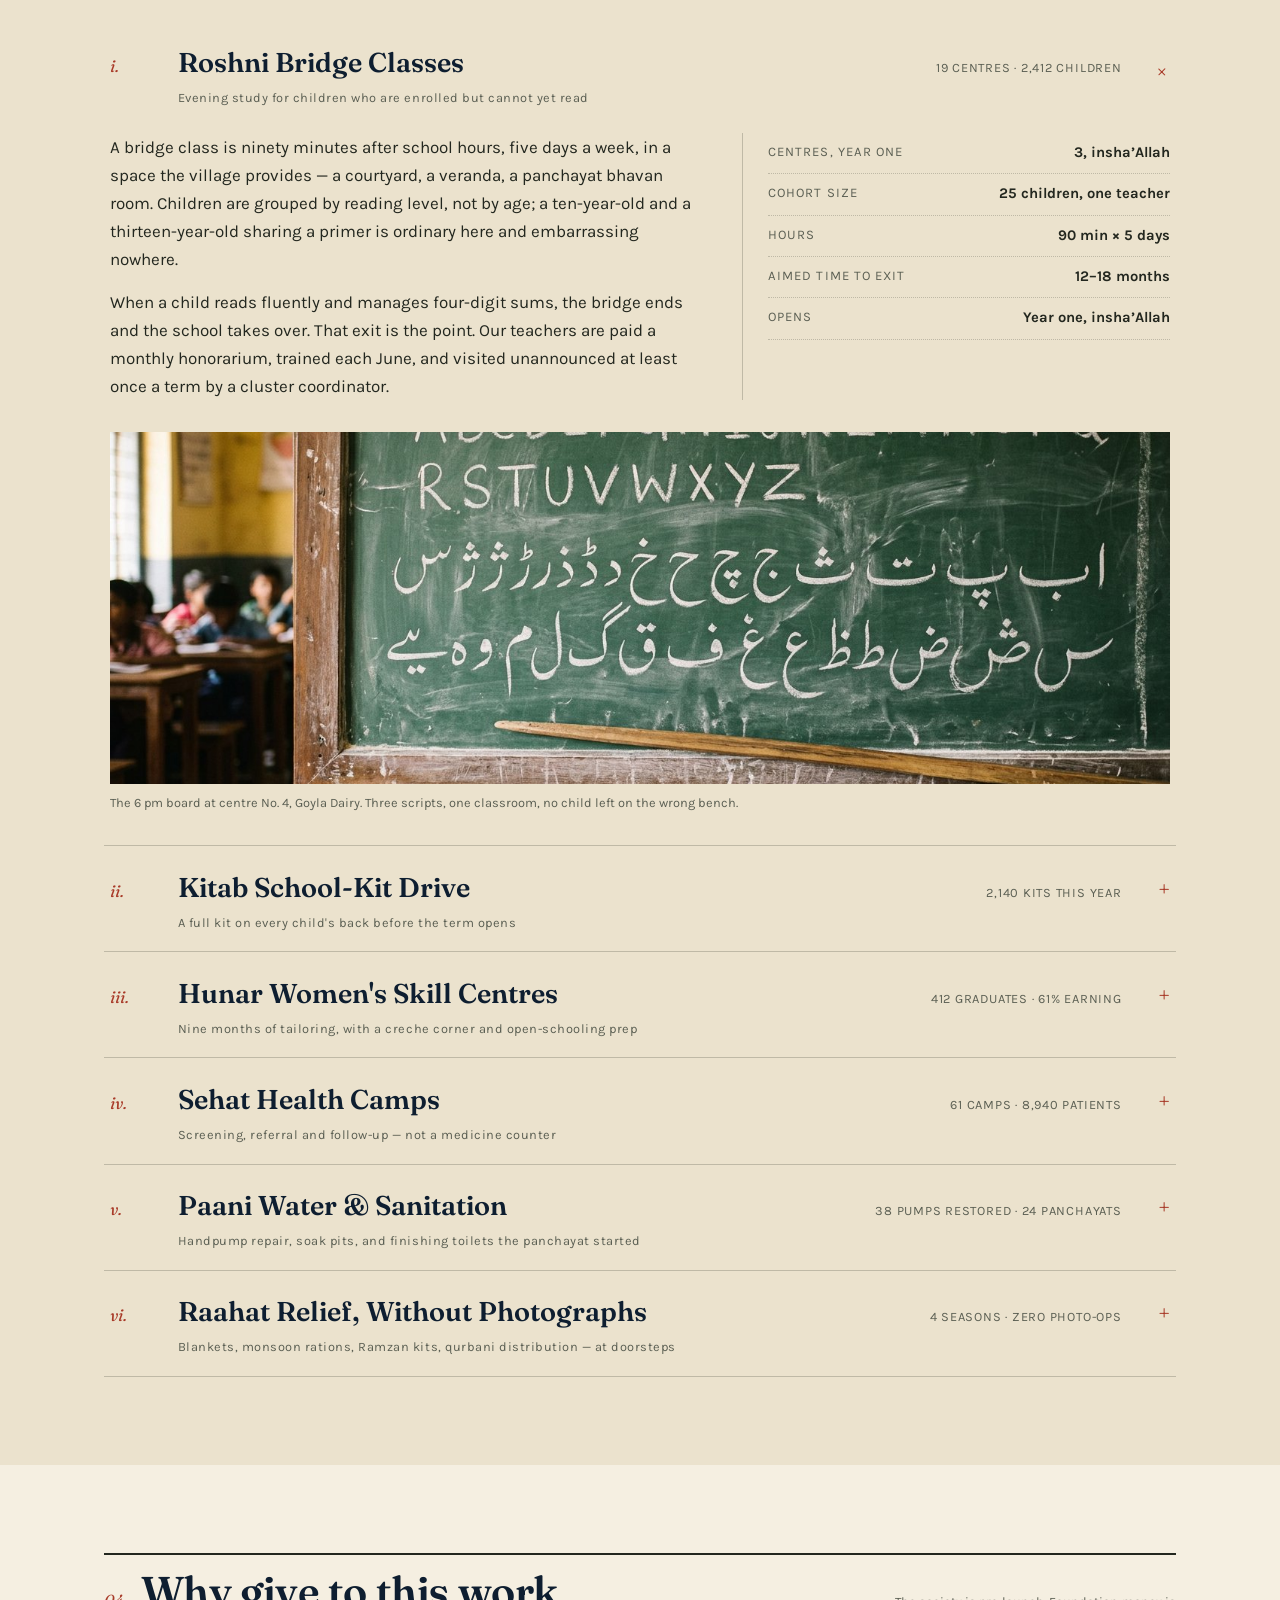
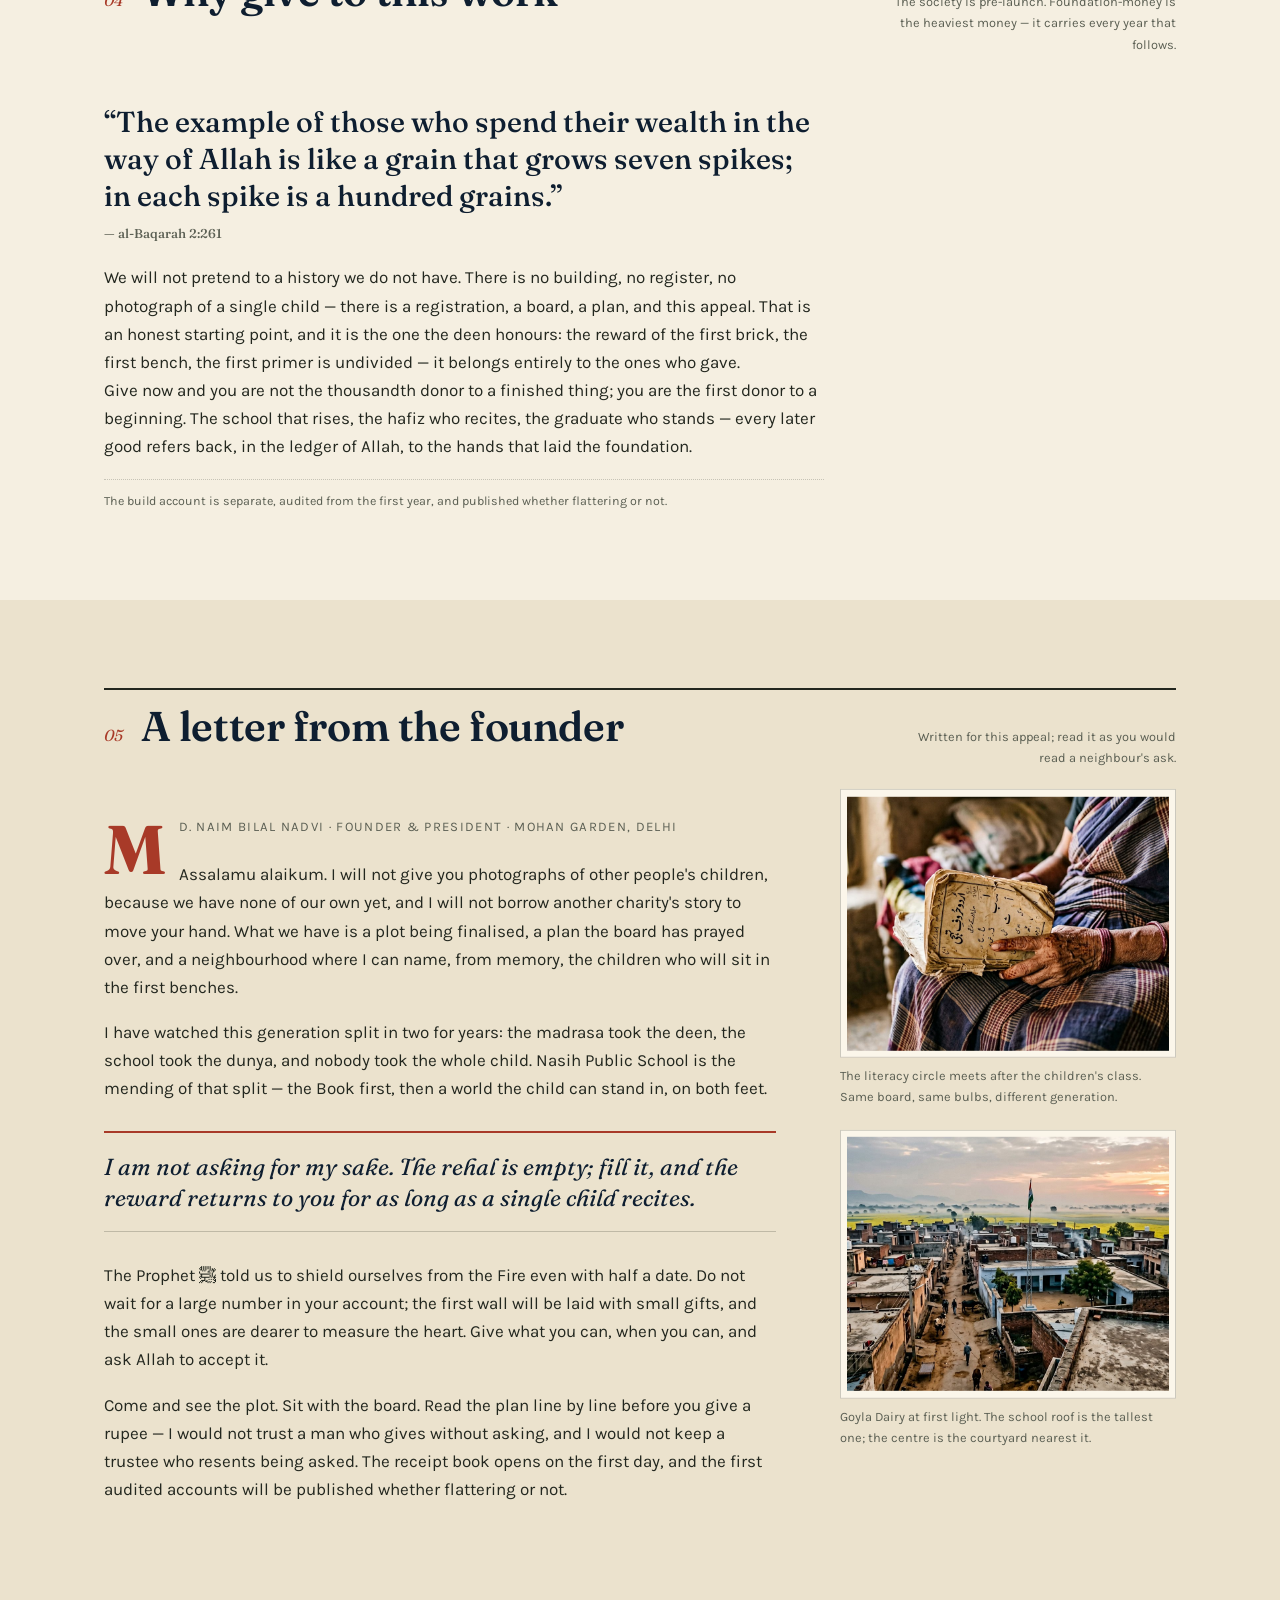
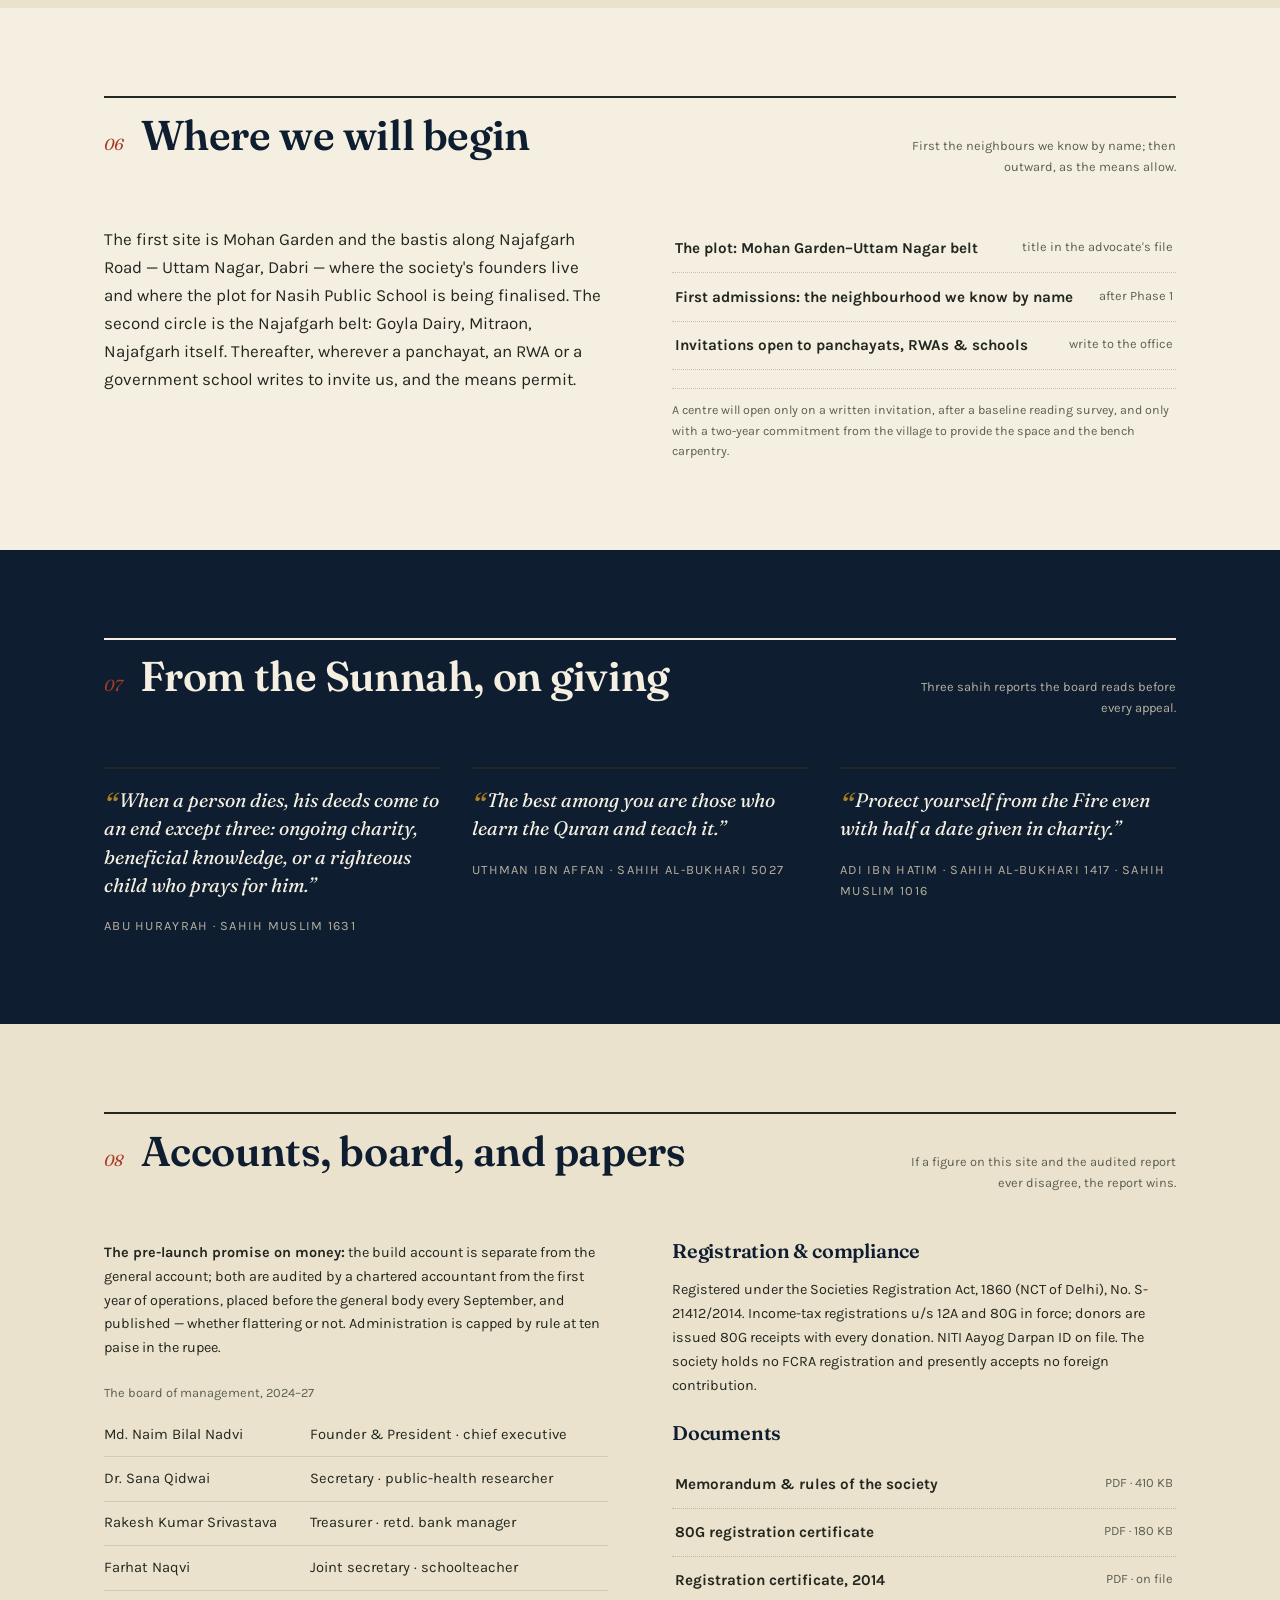
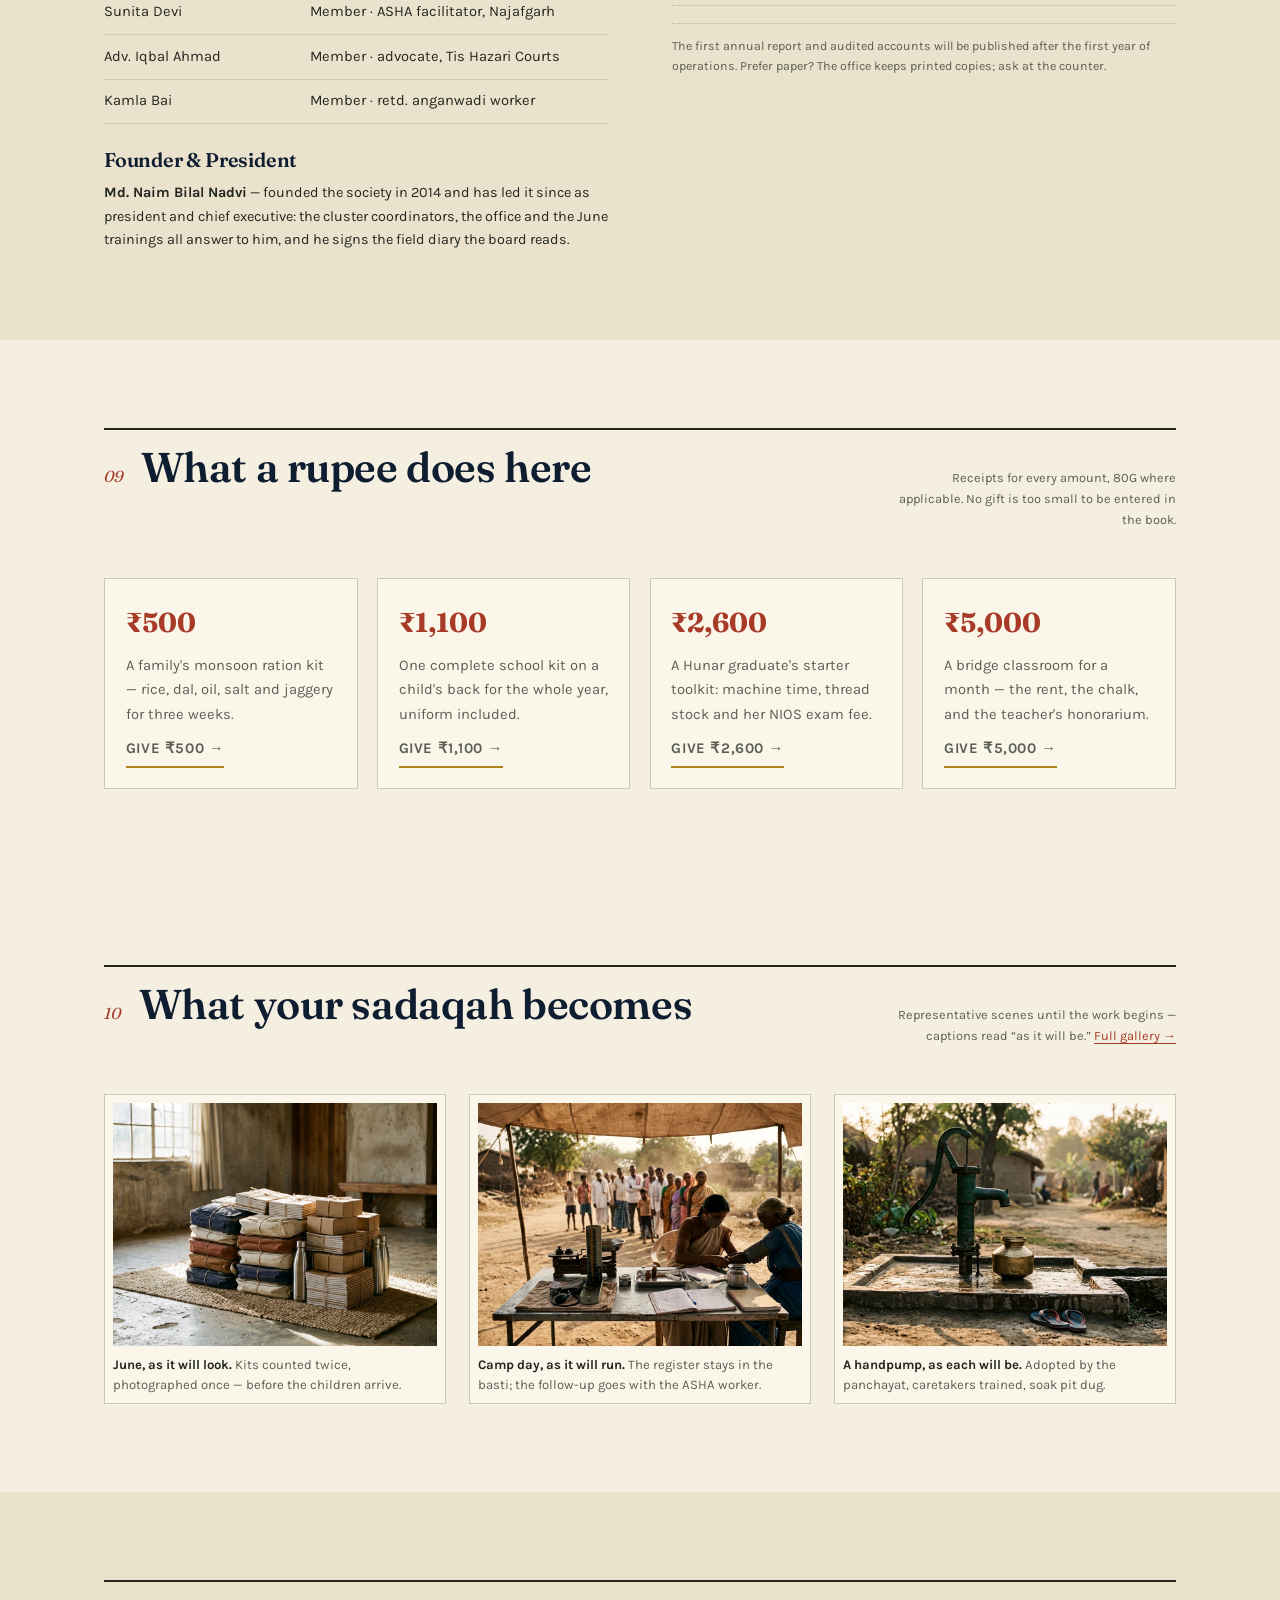
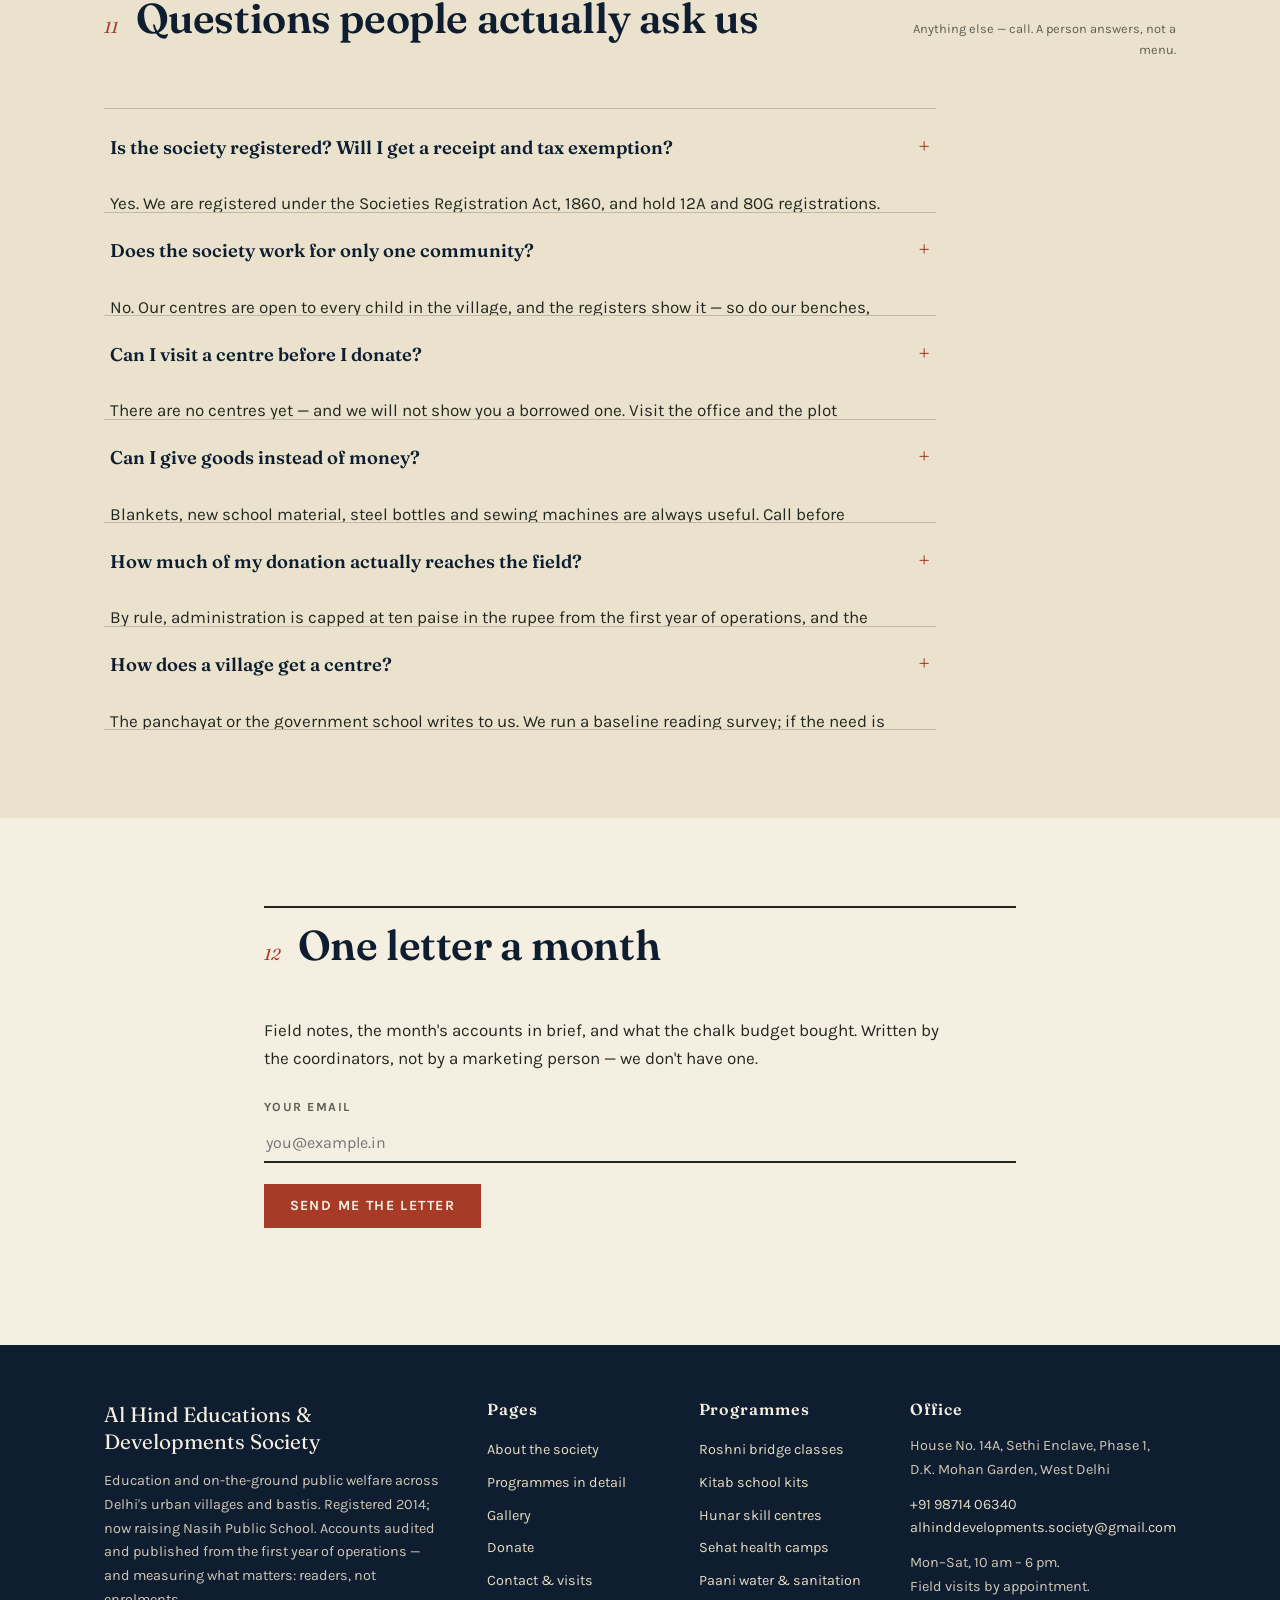
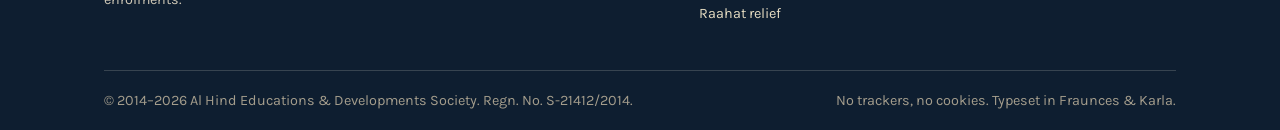
==== commit 2c8bfdf2: "Palette: back to the light cream-and-navy scheme from the reference The vivid emerald/vermilion pass" ====
--- a/index.html
+++ b/index.html
@@ -27,7 +27,7 @@
 <header class="masthead">
   <div class="wrap mast-in">
     <a class="brand" href="index.html">
-      <svg class="mark" viewBox="0 0 200 200" role="img" aria-label="Seal of the society: the map of India in saffron, white and green with the Ashoka chakra, ringed by its name in Urdu and English"><defs><path id="arc-ur" d="M 14 100 A 86 86 0 0 1 186 100"/><path id="arc-e1" d="M 20 100 A 80 80 0 0 0 180 100"/><path id="arc-e2" d="M 7 100 A 93 93 0 0 0 193 100"/></defs><path d="M 193.7 125.1 A 97 97 0 0 1 6.3 125.1 L 34.3 117.6 A 68 68 0 0 0 165.7 117.6 Z" fill="#5530b2"/><image href="assets/img/india-map.png" x="54" y="30" width="92" height="100" preserveAspectRatio="xMidYMid meet"/><text font-family="'Noto Nastaliq Urdu', serif" font-size="11.5" fill="#178a3a"><textPath href="#arc-ur" startOffset="50%" text-anchor="middle">الہند ایجوکیشنل اینڈ سوشل ڈیولپمنٹ سوسائٹی (رجسٹرڈ)</textPath></text><text font-family="Karla, sans-serif" font-weight="700" font-size="11" letter-spacing="1" fill="#fff9ec"><textPath href="#arc-e1" startOffset="50%" text-anchor="middle">AL-HIND EDUCATIONAL &amp;</textPath></text><text font-family="Karla, sans-serif" font-weight="700" font-size="11" letter-spacing="1" fill="#fff9ec"><textPath href="#arc-e2" startOffset="50%" text-anchor="middle">SOCIAL DEVELOPMENT SOCIETY</textPath></text></svg>
+      <svg class="mark" viewBox="0 0 200 200" role="img" aria-label="Seal of the society: the map of India in saffron, white and green with the Ashoka chakra, ringed by its name in Urdu and English"><defs><path id="arc-ur" d="M 14 100 A 86 86 0 0 1 186 100"/><path id="arc-e1" d="M 20 100 A 80 80 0 0 0 180 100"/><path id="arc-e2" d="M 7 100 A 93 93 0 0 0 193 100"/></defs><path d="M 193.7 125.1 A 97 97 0 0 1 6.3 125.1 L 34.3 117.6 A 68 68 0 0 0 165.7 117.6 Z" fill="#5530b2"/><image href="assets/img/india-map.png" x="54" y="30" width="92" height="100" preserveAspectRatio="xMidYMid meet"/><text font-family="'Noto Nastaliq Urdu', serif" font-size="11.5" fill="#178a3a"><textPath href="#arc-ur" startOffset="50%" text-anchor="middle">الہند ایجوکیشنل اینڈ سوشل ڈیولپمنٹ سوسائٹی (رجسٹرڈ)</textPath></text><text font-family="Karla, sans-serif" font-weight="700" font-size="11" letter-spacing="1" fill="#f5efe1"><textPath href="#arc-e1" startOffset="50%" text-anchor="middle">AL-HIND EDUCATIONAL &amp;</textPath></text><text font-family="Karla, sans-serif" font-weight="700" font-size="11" letter-spacing="1" fill="#f5efe1"><textPath href="#arc-e2" startOffset="50%" text-anchor="middle">SOCIAL DEVELOPMENT SOCIETY</textPath></text></svg>
       <span>
         <span class="brand-name">Al Hind Educations <em>&amp;</em> Developments Society</span>
         <span class="brand-sub">शिक्षा · सेवा · एकता — Mohan Garden, Delhi</span>
--- a/assets/css/style.css
+++ b/assets/css/style.css
@@ -5,17 +5,17 @@
    ========================================================================== */
 
 :root {
-  --paper: #fff9ec;
-  --paper-deep: #f9edd2;
-  --card: #fffdf6;
+  --paper: #f5efe1;
+  --paper-deep: #ebe2cd;
+  --card: #fbf6ea;
   --ink: #23271f;
   --ink-soft: #5b5f53;
-  --indigo: #0c7f57;
-  --indigo-deep: #0b6b4a;
-  --madder: #d84324;
-  --madder-deep: #b03318;
-  --ochre: #f0a11a;
-  --leaf: #2ea06a;
+  --indigo: #12263a;
+  --indigo-deep: #0e1e30;
+  --madder: #a83a28;
+  --madder-deep: #7d2a1c;
+  --ochre: #b0821f;
+  --leaf: #33654c;
   --line: rgba(35, 39, 31, 0.22);
   --line-soft: rgba(35, 39, 31, 0.12);
   --serif: "Fraunces", "Iowan Old Style", Georgia, "Times New Roman", serif;
@@ -96,10 +96,10 @@
 }
 
 .topbar {
-  background: var(--indigo-deep); color: #e8e0cc;
+  background: var(--indigo-deep); color: #d8d3c4;
   font-size: .8rem;
 }
-.topbar a { color: #f5ebd3; }
+.topbar a { color: #e9dfc6; }
 .topbar-in {
   display: flex; justify-content: space-between; gap: 1rem;
   padding-block: .45rem; flex-wrap: wrap;
@@ -213,7 +213,7 @@
 
 section { padding-block: clamp(3rem, 7vw, 5.5rem); }
 section.tinted { background: var(--paper-deep); }
-section.dark { background: var(--indigo-deep); color: #eae2cf; }
+section.dark { background: var(--indigo-deep); color: #ddd6c5; }
 section.dark h2, section.dark h3 { color: var(--paper); }
 
 .sec-head {
@@ -227,7 +227,7 @@
 .sec-head h2 { font-size: clamp(1.7rem, 3.4vw, 2.6rem); }
 .sec-head .sec-note { margin-left: auto; font-size: .8rem; color: var(--ink-soft); max-width: 22em; text-align: right; }
 section.dark .sec-head { border-top-color: var(--paper); }
-section.dark .sec-head .sec-note { color: #c9c0ac; }
+section.dark .sec-head .sec-note { color: #b7b0a0; }
 
 /* ---------- mission ---------- */
 
@@ -337,7 +337,7 @@
   color: var(--paper);
 }
 .voice blockquote::before { content: "“"; color: var(--ochre); font-size: 1.6em; line-height: 0; vertical-align: -0.3em; margin-right: .1em; }
-.voice cite { display: block; margin-top: 1rem; font-style: normal; font-size: .8rem; letter-spacing: .1em; text-transform: uppercase; color: #c9c0ac; }
+.voice cite { display: block; margin-top: 1rem; font-style: normal; font-size: .8rem; letter-spacing: .1em; text-transform: uppercase; color: #b7b0a0; }
 
 /* ---------- transparency ---------- */
 
@@ -433,7 +433,7 @@
 
 /* ---------- footer ---------- */
 
-footer { background: var(--indigo-deep); color: #ded5c0; margin-top: 0; }
+footer { background: var(--indigo-deep); color: #cfc8b6; margin-top: 0; }
 .foot-grid {
   display: grid; grid-template-columns: 2fr 1fr 1fr 1.4fr;
   gap: 2.5rem; padding-block: 3.5rem 2.5rem;
@@ -443,12 +443,12 @@
 footer p, footer li { font-size: .9rem; }
 footer ul { list-style: none; }
 footer li { padding-block: .28rem; }
-footer a { color: #f3e9cf; text-decoration: none; }
+footer a { color: #e5dcc2; text-decoration: none; }
 footer a:hover { color: var(--ochre); }
 .foot-base {
   border-top: 1px solid rgba(245, 239, 225, .18);
   padding-block: 1.1rem; display: flex; justify-content: space-between; gap: 1rem; flex-wrap: wrap;
-  font-size: .78rem; color: #b5ac97;
+  font-size: .78rem; color: #a49d8c;
 }
 
 /* ---------- page hero for inner pages ---------- */
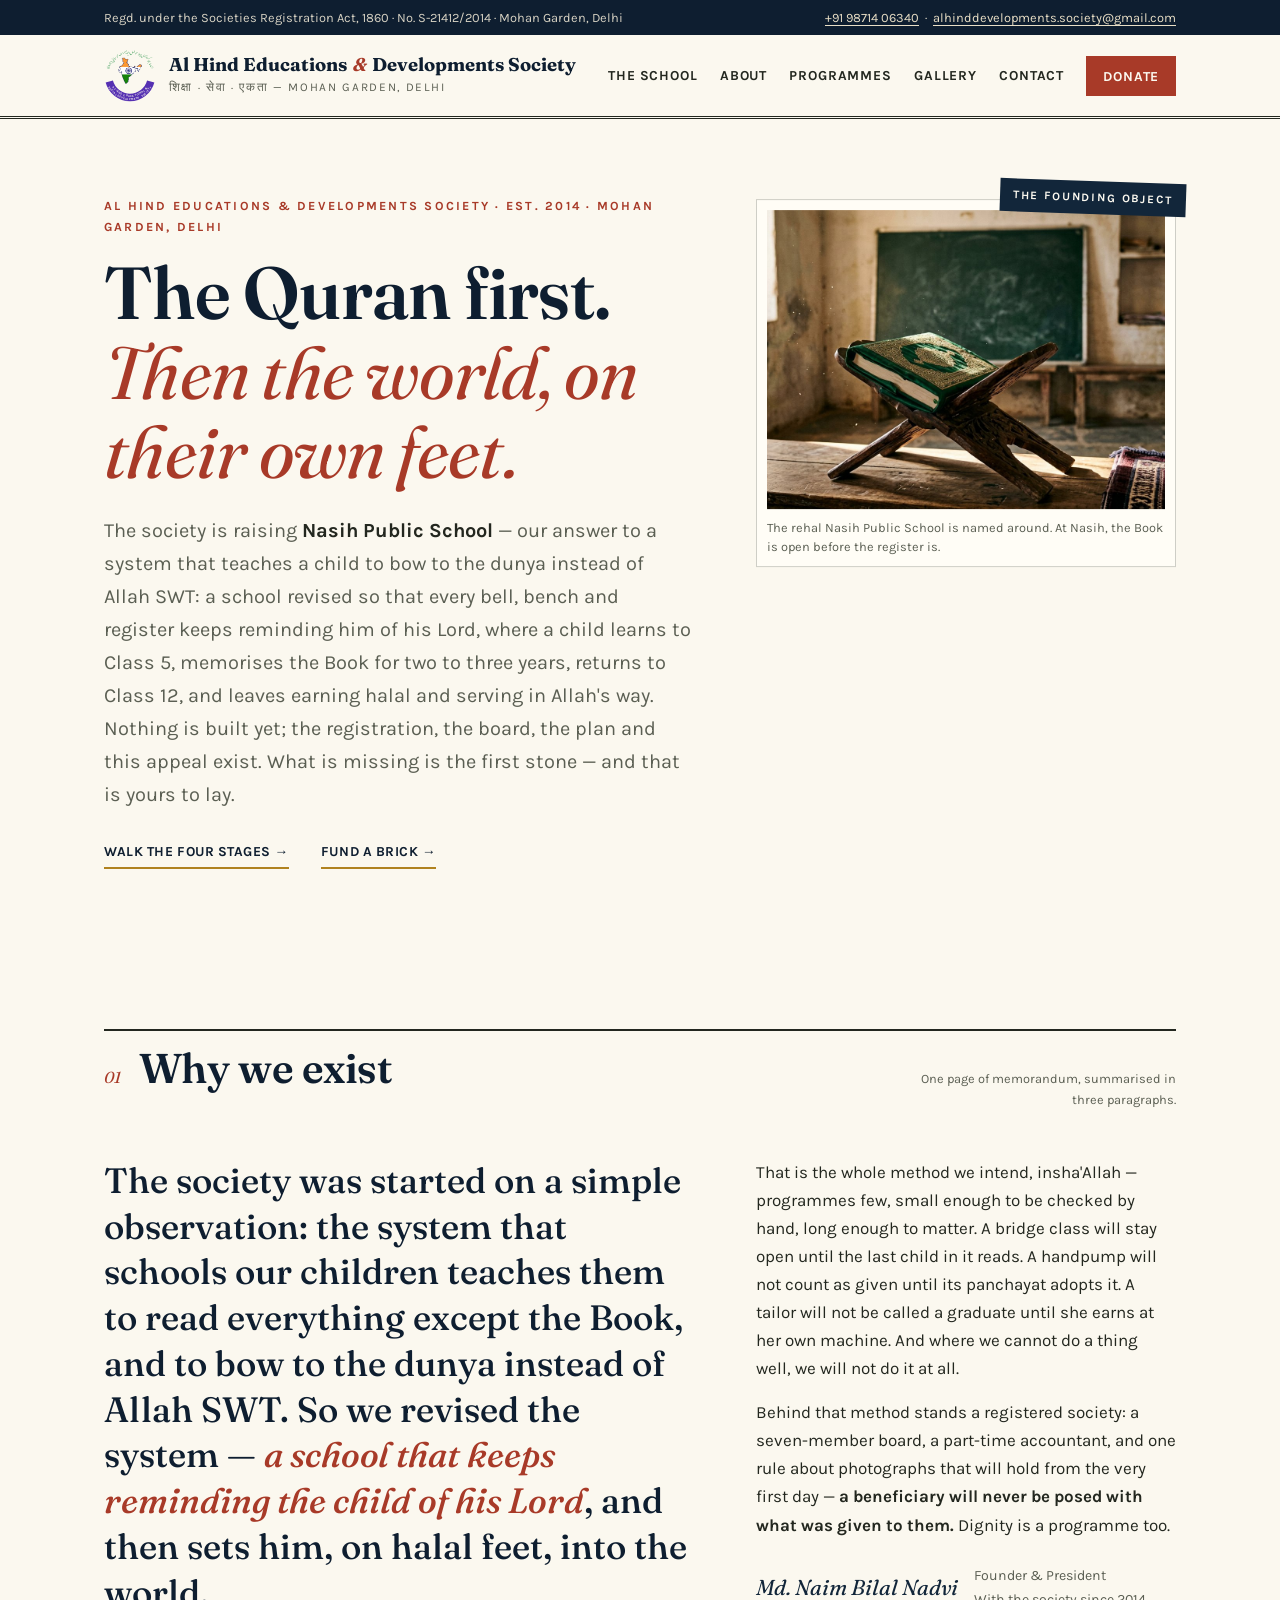
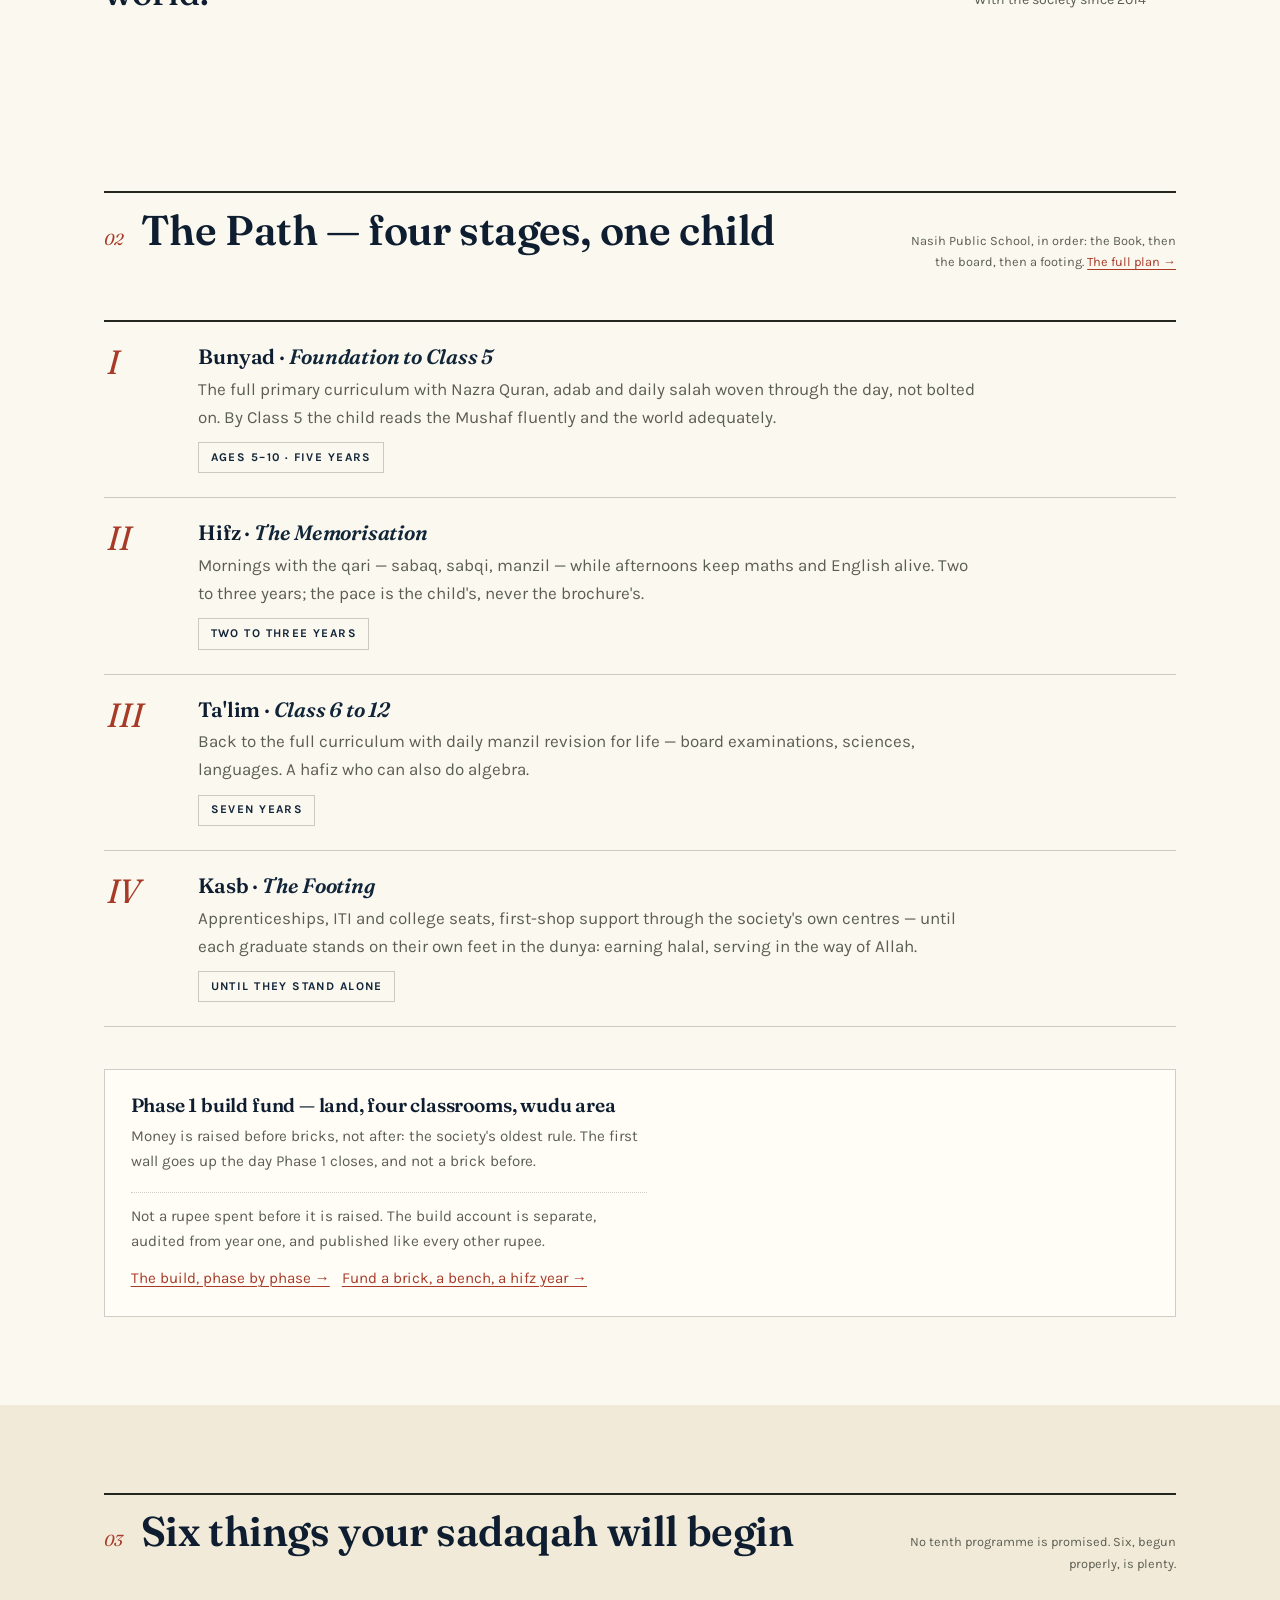
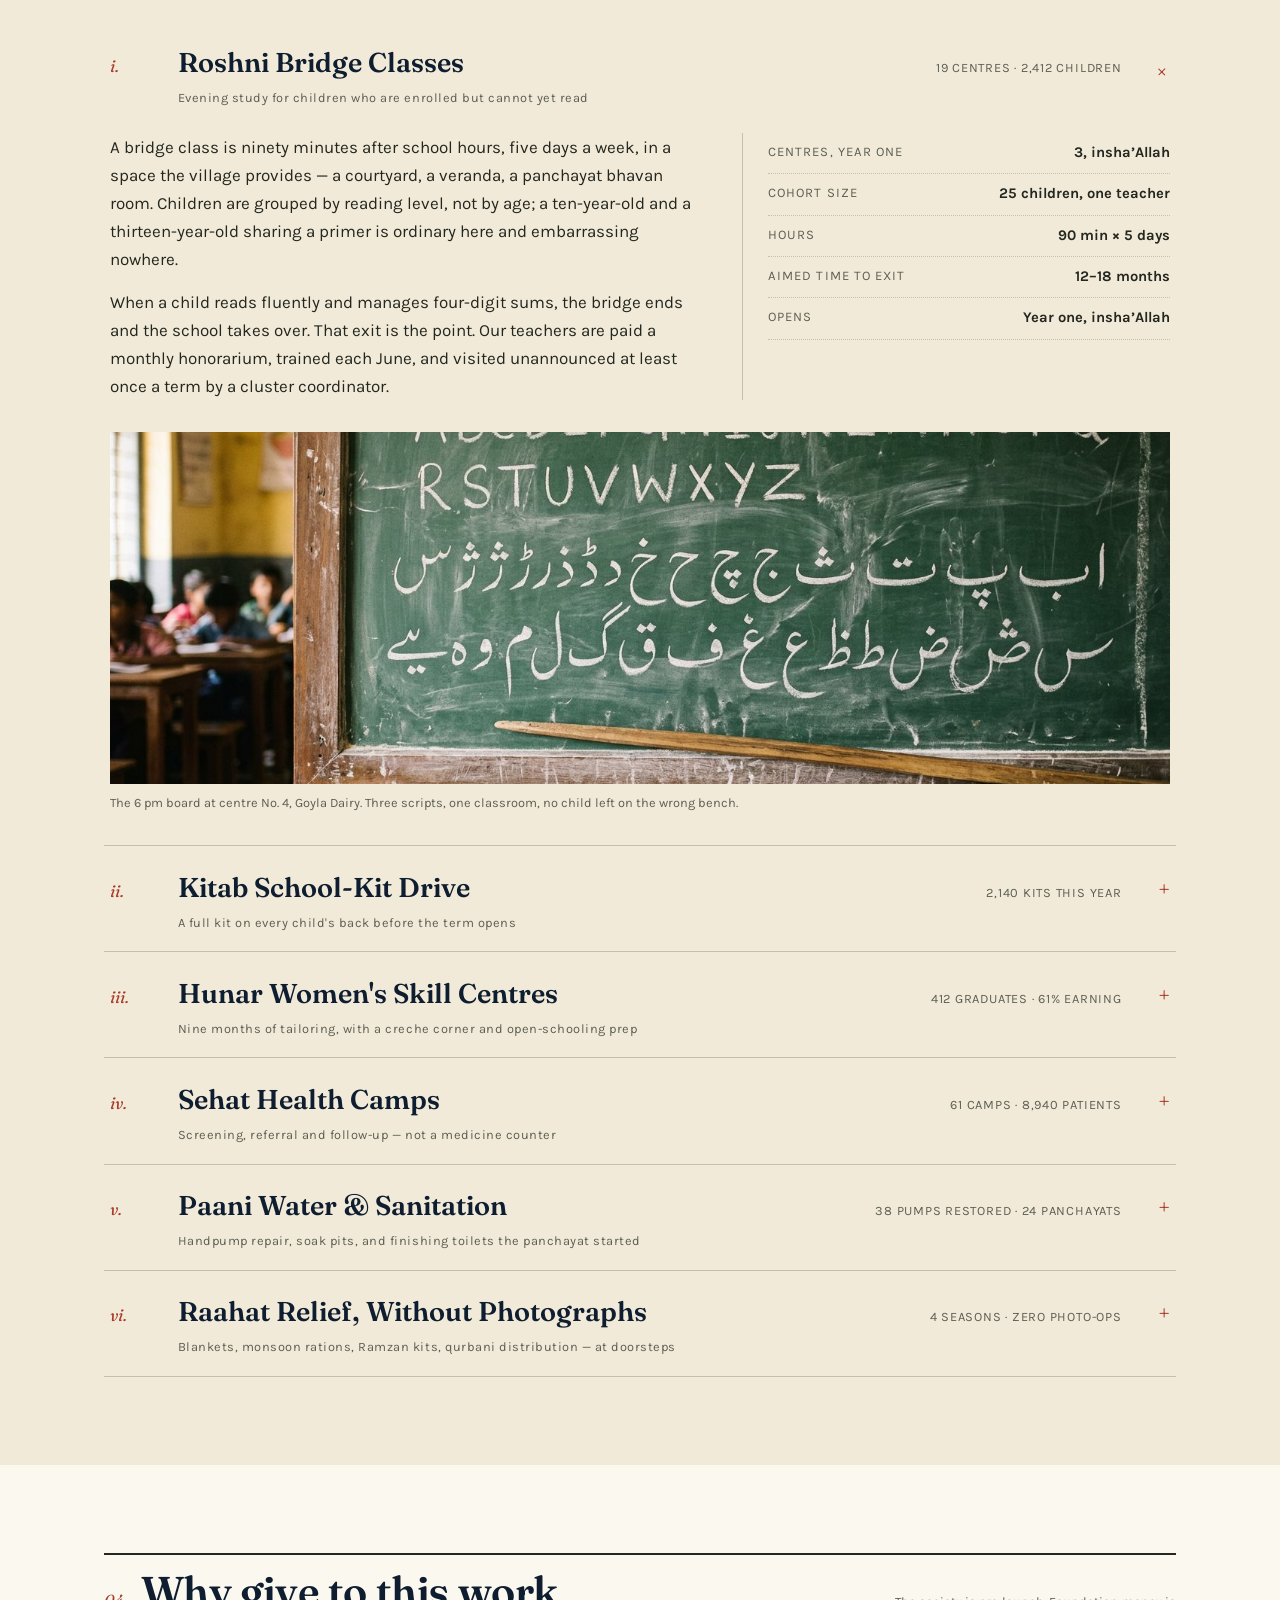
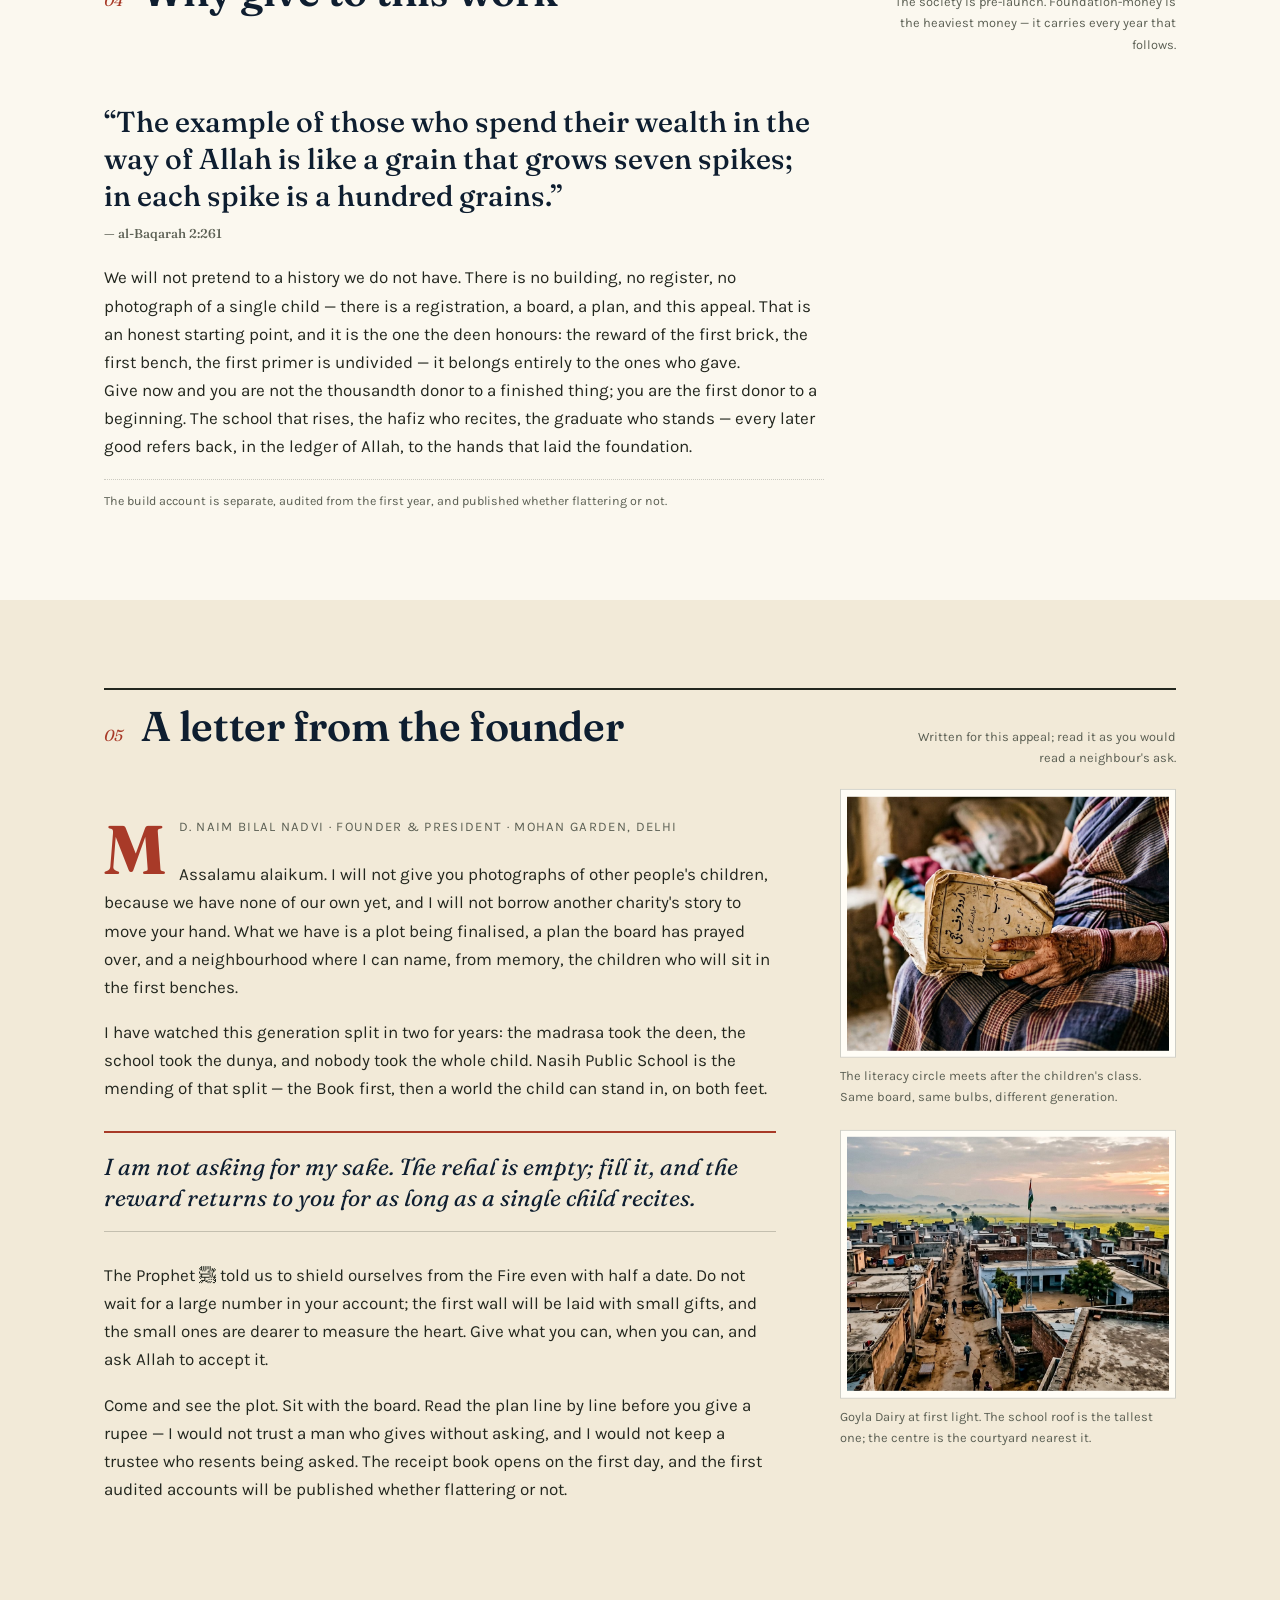
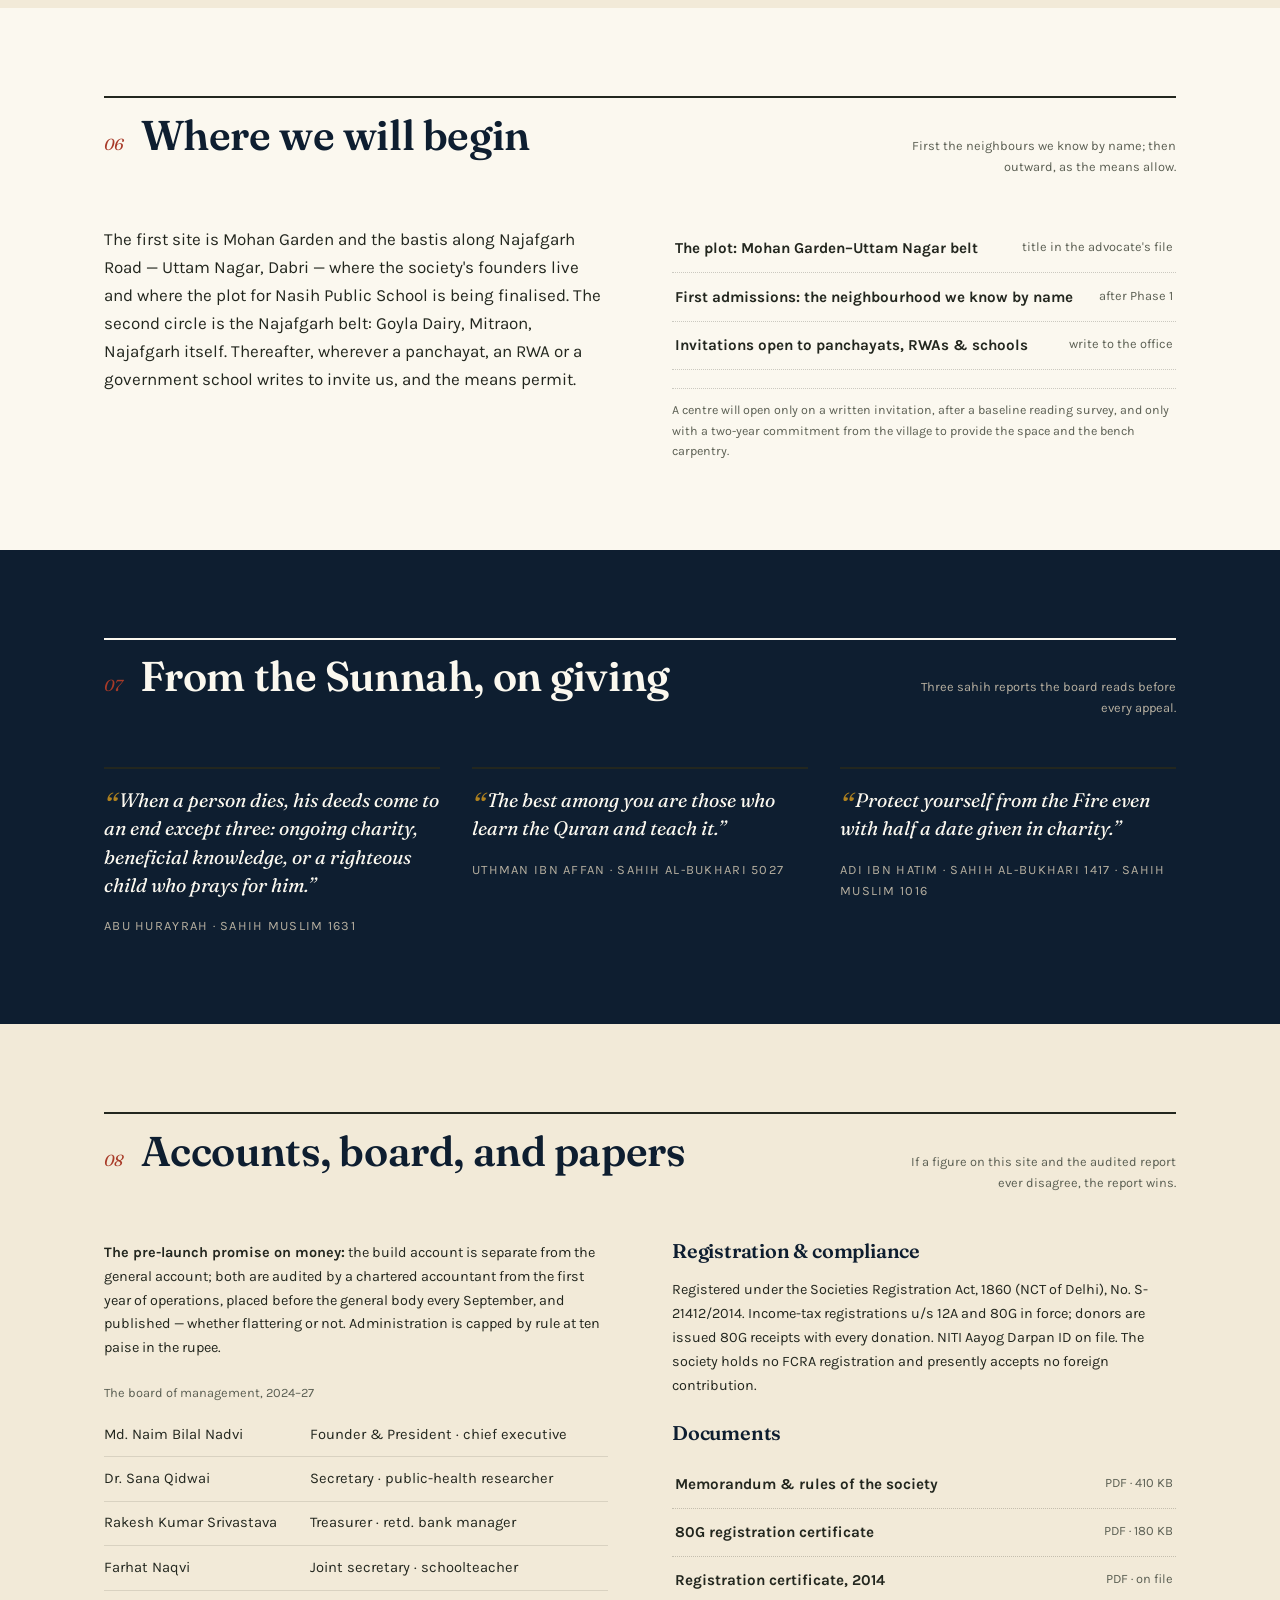
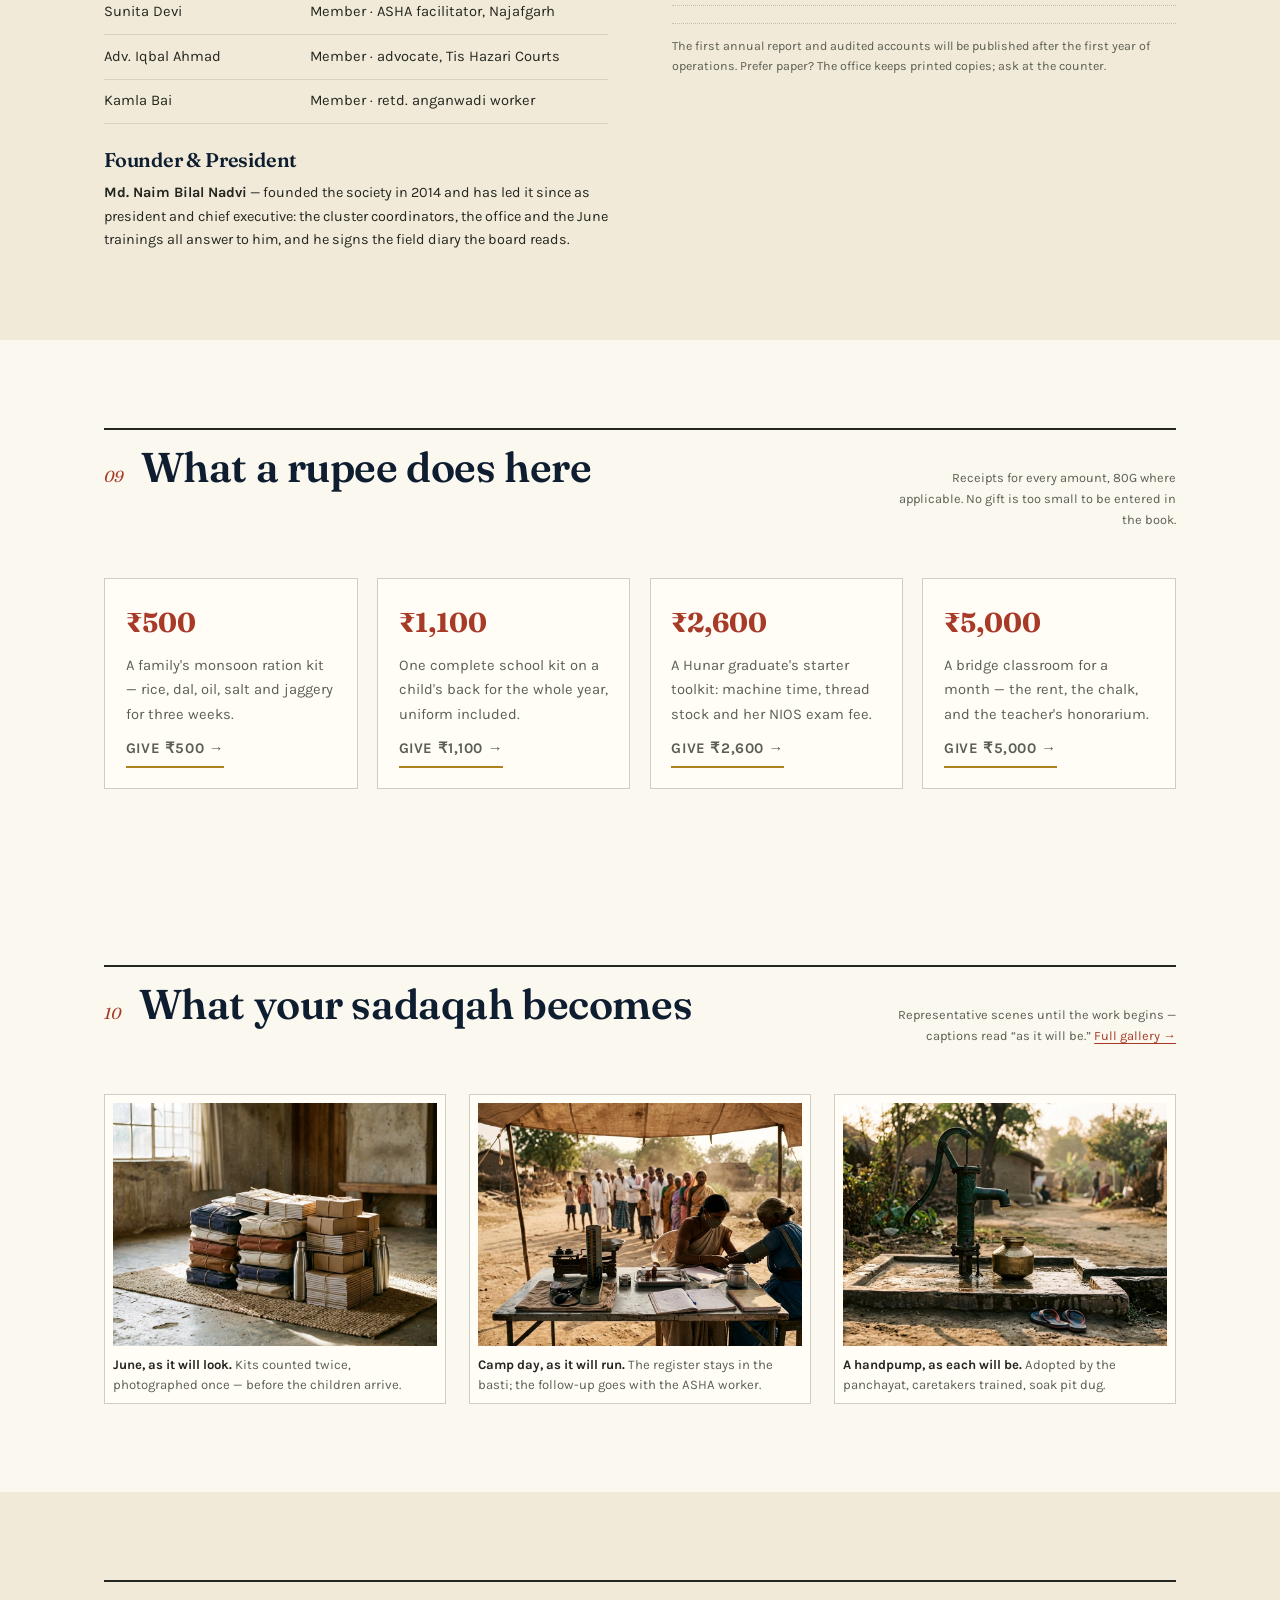
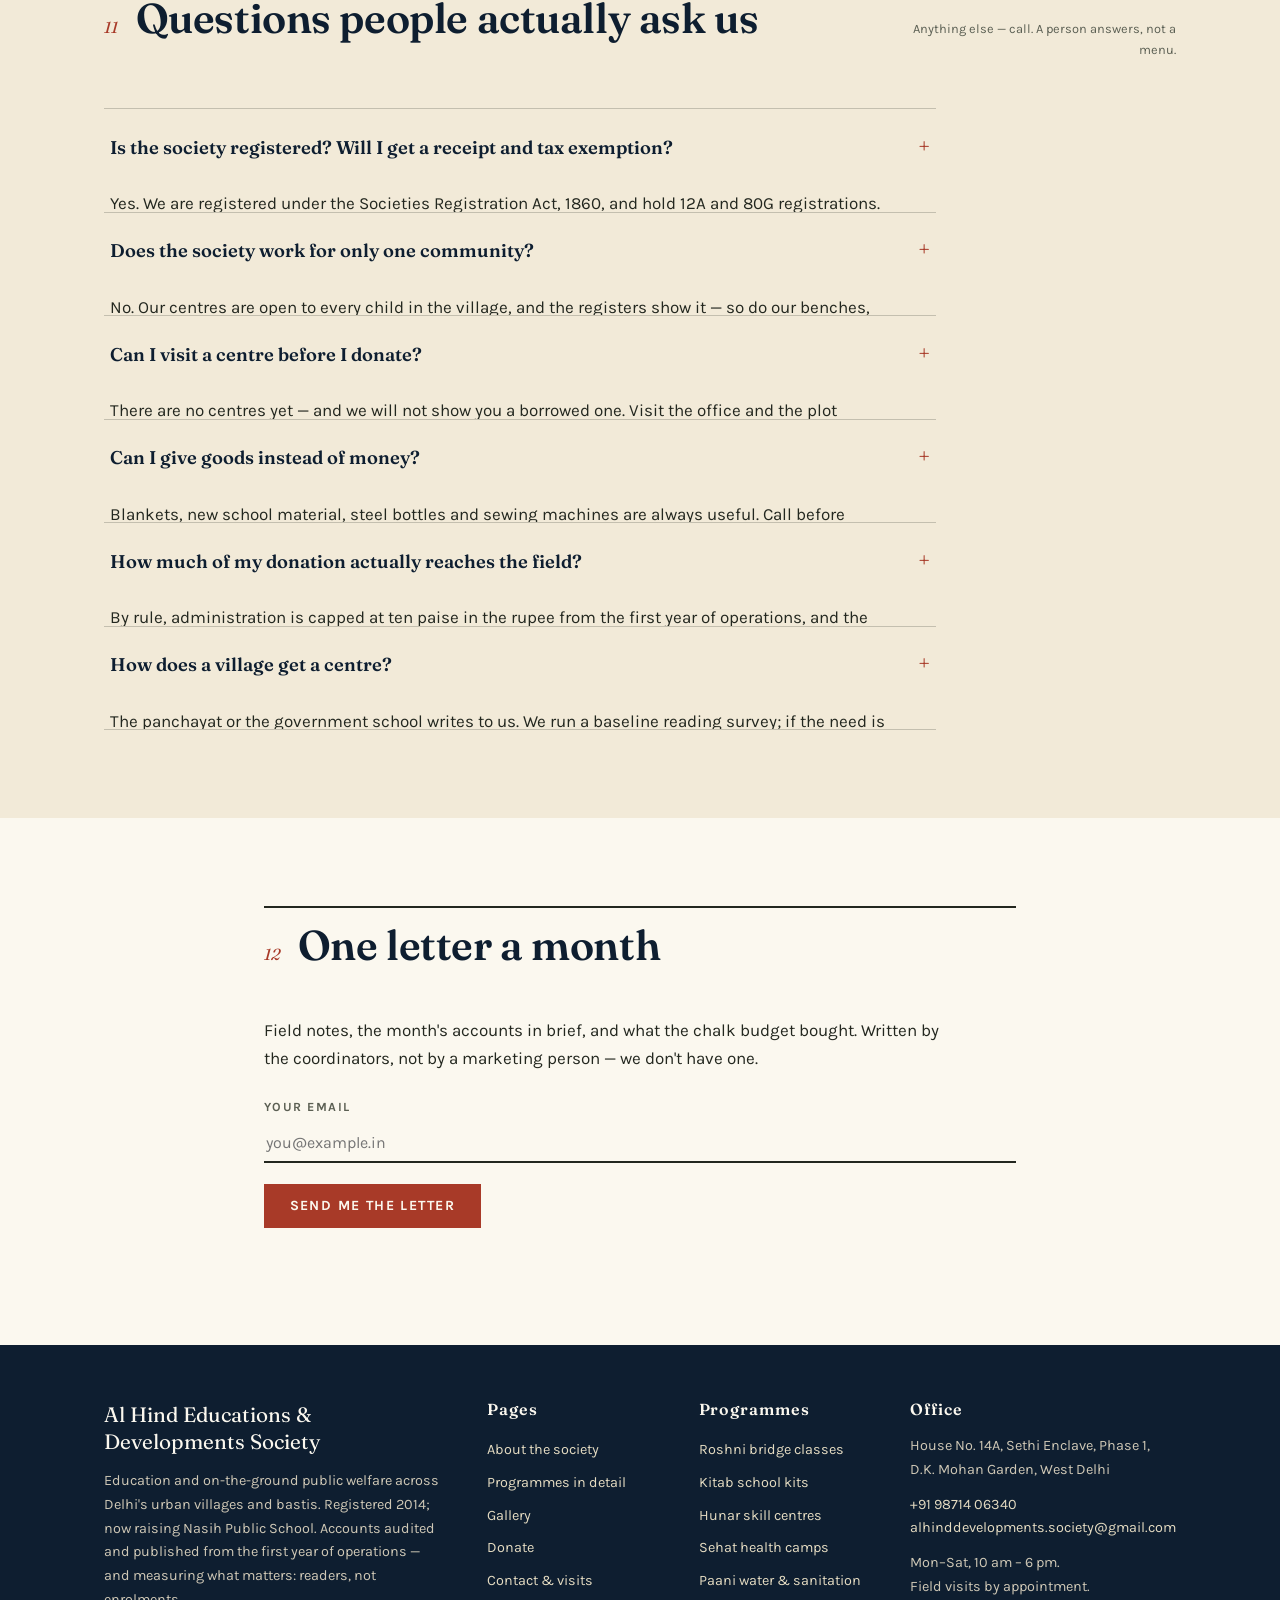
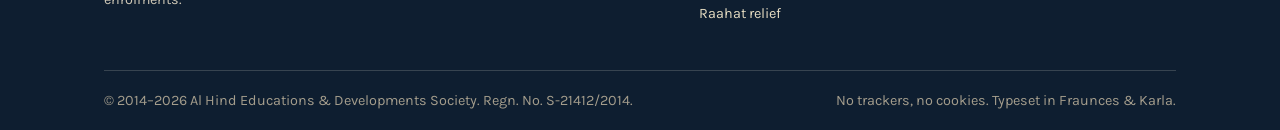
==== commit ccc5b05b: "Brighter paper tint and light-only color-scheme declaration Paper lifted from #f5efe1 to #fbf8ef (ca" ====
--- a/index.html
+++ b/index.html
@@ -3,13 +3,14 @@
 <head>
 <meta charset="utf-8">
 <meta name="viewport" content="width=device-width, initial-scale=1">
+<meta name="color-scheme" content="light">
 <title>Al Hind Educations &amp; Developments Society — Education and public welfare, Mohan Garden, Delhi</title>
 <meta name="description" content="Al Hind Educations & Developments Society is a Mohan Garden, Delhi-based welfare society running bridge classrooms, school-kit drives, women's skill centres, health camps and relief work across Delhi's urban villages and bastis since 2014.">
 <link rel="icon" type="image/png" href="assets/img/india-map.png">
 <link rel="preconnect" href="https://fonts.googleapis.com">
 <link rel="preconnect" href="https://fonts.gstatic.com" crossorigin>
 <link href="https://fonts.googleapis.com/css2?family=Fraunces:ital,opsz,wght@0,9..144,400..700;1,9..144,400..700&family=Karla:ital,wght@0,400..700;1,400..700&family=Noto+Nastaliq+Urdu:wght@400..700&display=swap" rel="stylesheet">
-<link rel="stylesheet" href="assets/css/style.css">
+<link rel="stylesheet" href="assets/css/style.css?v=3">
 </head>
 <body data-rail>
 <a class="skip" href="#main">Skip to content</a>
@@ -27,7 +28,7 @@
 <header class="masthead">
   <div class="wrap mast-in">
     <a class="brand" href="index.html">
-      <svg class="mark" viewBox="0 0 200 200" role="img" aria-label="Seal of the society: the map of India in saffron, white and green with the Ashoka chakra, ringed by its name in Urdu and English"><defs><path id="arc-ur" d="M 14 100 A 86 86 0 0 1 186 100"/><path id="arc-e1" d="M 20 100 A 80 80 0 0 0 180 100"/><path id="arc-e2" d="M 7 100 A 93 93 0 0 0 193 100"/></defs><path d="M 193.7 125.1 A 97 97 0 0 1 6.3 125.1 L 34.3 117.6 A 68 68 0 0 0 165.7 117.6 Z" fill="#5530b2"/><image href="assets/img/india-map.png" x="54" y="30" width="92" height="100" preserveAspectRatio="xMidYMid meet"/><text font-family="'Noto Nastaliq Urdu', serif" font-size="11.5" fill="#178a3a"><textPath href="#arc-ur" startOffset="50%" text-anchor="middle">الہند ایجوکیشنل اینڈ سوشل ڈیولپمنٹ سوسائٹی (رجسٹرڈ)</textPath></text><text font-family="Karla, sans-serif" font-weight="700" font-size="11" letter-spacing="1" fill="#f5efe1"><textPath href="#arc-e1" startOffset="50%" text-anchor="middle">AL-HIND EDUCATIONAL &amp;</textPath></text><text font-family="Karla, sans-serif" font-weight="700" font-size="11" letter-spacing="1" fill="#f5efe1"><textPath href="#arc-e2" startOffset="50%" text-anchor="middle">SOCIAL DEVELOPMENT SOCIETY</textPath></text></svg>
+      <svg class="mark" viewBox="0 0 200 200" role="img" aria-label="Seal of the society: the map of India in saffron, white and green with the Ashoka chakra, ringed by its name in Urdu and English"><defs><path id="arc-ur" d="M 14 100 A 86 86 0 0 1 186 100"/><path id="arc-e1" d="M 20 100 A 80 80 0 0 0 180 100"/><path id="arc-e2" d="M 7 100 A 93 93 0 0 0 193 100"/></defs><path d="M 193.7 125.1 A 97 97 0 0 1 6.3 125.1 L 34.3 117.6 A 68 68 0 0 0 165.7 117.6 Z" fill="#5530b2"/><image href="assets/img/india-map.png" x="54" y="30" width="92" height="100" preserveAspectRatio="xMidYMid meet"/><text font-family="'Noto Nastaliq Urdu', serif" font-size="11.5" fill="#178a3a"><textPath href="#arc-ur" startOffset="50%" text-anchor="middle">الہند ایجوکیشنل اینڈ سوشل ڈیولپمنٹ سوسائٹی (رجسٹرڈ)</textPath></text><text font-family="Karla, sans-serif" font-weight="700" font-size="11" letter-spacing="1" fill="#fbf8ef"><textPath href="#arc-e1" startOffset="50%" text-anchor="middle">AL-HIND EDUCATIONAL &amp;</textPath></text><text font-family="Karla, sans-serif" font-weight="700" font-size="11" letter-spacing="1" fill="#fbf8ef"><textPath href="#arc-e2" startOffset="50%" text-anchor="middle">SOCIAL DEVELOPMENT SOCIETY</textPath></text></svg>
       <span>
         <span class="brand-name">Al Hind Educations <em>&amp;</em> Developments Society</span>
         <span class="brand-sub">शिक्षा · सेवा · एकता — Mohan Garden, Delhi</span>
--- a/assets/css/style.css
+++ b/assets/css/style.css
@@ -5,9 +5,10 @@
    ========================================================================== */
 
 :root {
-  --paper: #f5efe1;
-  --paper-deep: #ebe2cd;
-  --card: #fbf6ea;
+  color-scheme: light;
+  --paper: #fbf8ef;
+  --paper-deep: #f2ead8;
+  --card: #fffdf6;
   --ink: #23271f;
   --ink-soft: #5b5f53;
   --indigo: #12263a;
